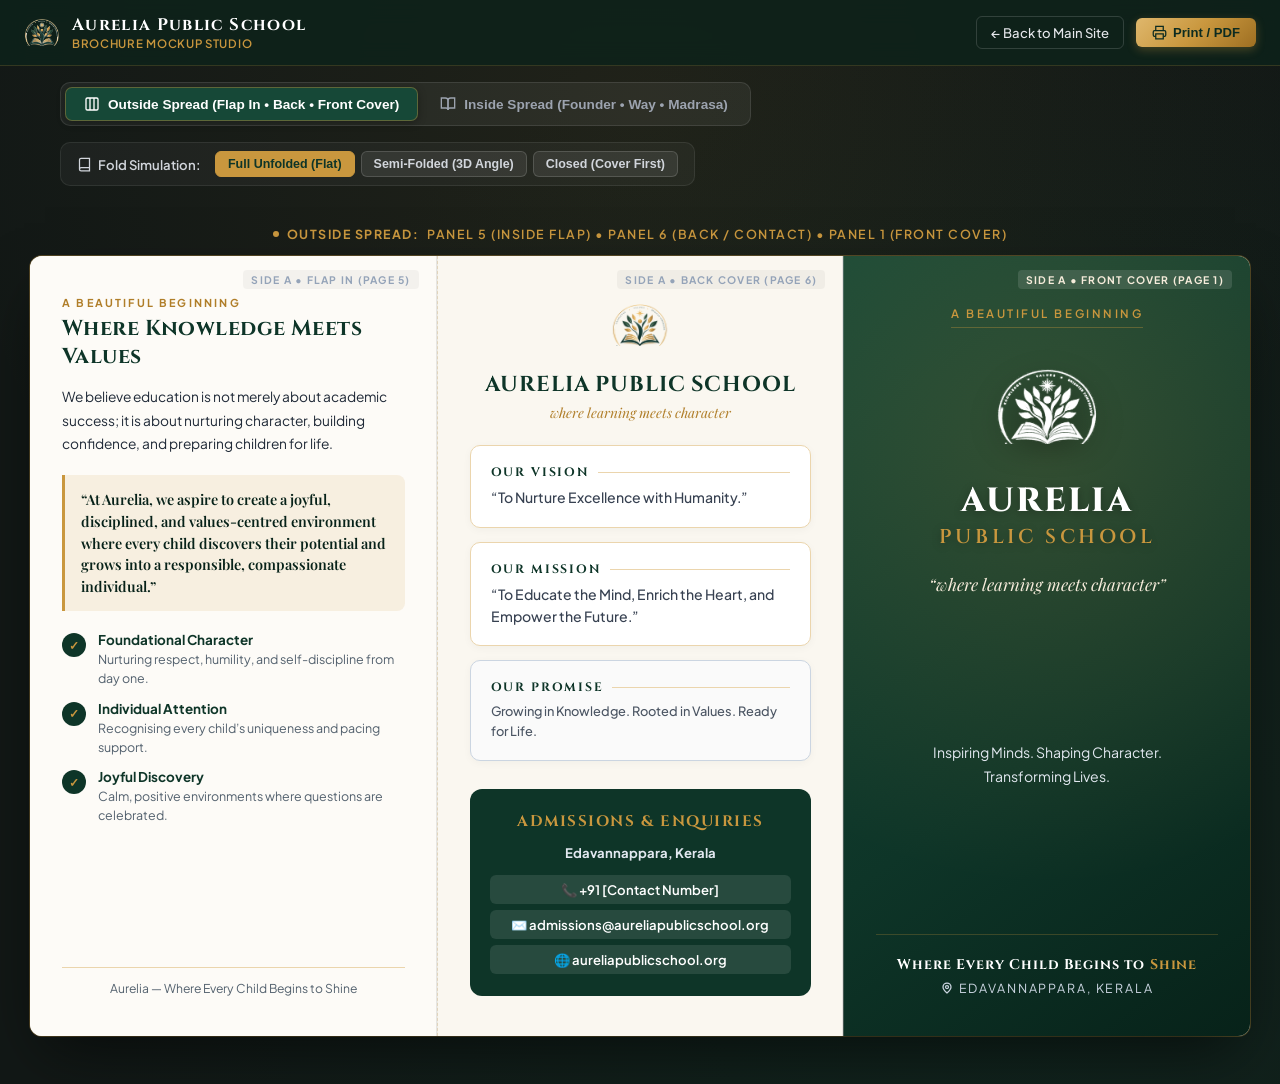
==== brochure/index.html @ 9f1b1720 "Add interactive 6-sided 3-fold brochure mockup tool at /brochure" ====
<!DOCTYPE html>
<html lang="en">
<head>
  <meta charset="UTF-8">
  <meta name="viewport" content="width=device-width, initial-scale=1.0">
  <title>Aurelia Public School | Interactive 3-Fold Brochure</title>
  <meta name="description" content="Interactive 6-sided, 3-fold brochure mockup for Aurelia Public School, Edavannappara, Kerala.">
  <link rel="icon" type="image/png" href="../assets/favicon.png">
  <link rel="preconnect" href="https://fonts.googleapis.com">
  <link rel="preconnect" href="https://fonts.gstatic.com" crossorigin>
  <link href="https://fonts.googleapis.com/css2?family=Cinzel:wght@600;700;800;900&family=Plus+Jakarta+Sans:ital,wght@0,300;0,400;0,500;0,600;0,700;1,400&family=Playfair+Display:ital,wght@0,600;0,700;1,400;1,600&display=swap" rel="stylesheet">
  <style>
    :root {
      --primary: #0e3528;
      --primary-dark: #072219;
      --primary-light: #164837;
      --primary-surface: #0a291f;
      --accent: #c9973e;
      --accent-light: #f6ecdb;
      --accent-subtle: #ebd5ad;
      --accent-hover: #b07e29;
      --gold-gradient: linear-gradient(135deg, #dfb76c 0%, #c9973e 50%, #9e6f22 100%);
      --emerald-gradient: linear-gradient(145deg, #164837 0%, #0e3528 60%, #072219 100%);
      --text-dark: #1f2937;
      --text-muted: #52606d;
      --bg-desk: #121816;
      --bg-paper: #fcfaf6;
      --border-subtle: rgba(201, 151, 62, 0.22);
      --font-heading: 'Cinzel', serif;
      --font-serif: 'Playfair Display', Georgia, serif;
      --font-body: 'Plus Jakarta Sans', -apple-system, sans-serif;
    }

    * {
      box-sizing: border-box;
      margin: 0;
      padding: 0;
    }

    body {
      background-color: var(--bg-desk);
      color: #e5e7eb;
      font-family: var(--font-body);
      min-height: 100vh;
      display: flex;
      flex-direction: column;
      overflow-x: hidden;
      background-image: 
        radial-gradient(circle at 50% 10%, rgba(201, 151, 62, 0.08) 0%, transparent 60%),
        radial-gradient(circle at 80% 90%, rgba(14, 53, 40, 0.4) 0%, transparent 70%);
    }

    /* Top Navigation bar */
    .app-header {
      padding: 14px 24px;
      display: flex;
      justify-content: space-between;
      align-items: center;
      background: rgba(14, 35, 27, 0.85);
      border-bottom: 1px solid rgba(201, 151, 62, 0.2);
      backdrop-filter: blur(12px);
      position: sticky;
      top: 0;
      z-index: 100;
    }

    .brand-link {
      display: flex;
      align-items: center;
      gap: 12px;
      text-decoration: none;
      color: #fff;
    }

    .brand-link img {
      width: 36px;
      height: 36px;
      object-fit: contain;
    }

    .brand-title {
      font-family: var(--font-heading);
      font-size: 1.05rem;
      letter-spacing: 0.08em;
      font-weight: 700;
      color: #fff;
    }

    .brand-sub {
      font-size: 0.72rem;
      color: var(--accent);
      letter-spacing: 0.06em;
      text-transform: uppercase;
      font-weight: 600;
      display: block;
    }

    .nav-actions {
      display: flex;
      align-items: center;
      gap: 12px;
    }

    .btn-site {
      color: #e5e7eb;
      text-decoration: none;
      font-size: 0.82rem;
      font-weight: 500;
      padding: 7px 14px;
      border-radius: 6px;
      border: 1px solid rgba(255, 255, 255, 0.15);
      transition: all 0.2s ease;
    }

    .btn-site:hover {
      background: rgba(255, 255, 255, 0.08);
      border-color: var(--accent);
      color: #fff;
    }

    .btn-print {
      background: var(--gold-gradient);
      color: #0c2b20;
      font-weight: 700;
      font-size: 0.82rem;
      border: none;
      padding: 7px 16px;
      border-radius: 6px;
      cursor: pointer;
      box-shadow: 0 3px 10px rgba(201, 151, 62, 0.3);
      transition: transform 0.15s ease, filter 0.2s;
      display: inline-flex;
      align-items: center;
      gap: 6px;
    }

    .btn-print:hover {
      filter: brightness(1.08);
      transform: translateY(-1px);
    }

    /* Controls bar */
    .controls-banner {
      padding: 16px 20px;
      max-width: 1200px;
      width: 100%;
      margin: 0 auto;
      display: flex;
      flex-wrap: wrap;
      justify-content: space-between;
      align-items: center;
      gap: 16px;
    }

    .tabs {
      display: flex;
      background: rgba(255, 255, 255, 0.06);
      padding: 4px;
      border-radius: 10px;
      border: 1px solid rgba(255, 255, 255, 0.1);
      gap: 4px;
    }

    .tab-btn {
      background: transparent;
      border: none;
      color: #9ca3af;
      padding: 8px 18px;
      font-size: 0.85rem;
      font-weight: 600;
      cursor: pointer;
      border-radius: 7px;
      transition: all 0.2s ease;
      display: flex;
      align-items: center;
      gap: 8px;
    }

    .tab-btn.active {
      background: var(--primary-light);
      color: #fff;
      box-shadow: 0 2px 8px rgba(0, 0, 0, 0.3);
      border: 1px solid rgba(201, 151, 62, 0.4);
    }

    .fold-control-wrap {
      display: flex;
      align-items: center;
      gap: 14px;
      background: rgba(255, 255, 255, 0.04);
      padding: 8px 16px;
      border-radius: 10px;
      border: 1px solid rgba(255, 255, 255, 0.08);
    }

    .fold-label {
      font-size: 0.82rem;
      font-weight: 600;
      color: #d1d5db;
      display: flex;
      align-items: center;
      gap: 6px;
    }

    .fold-steps {
      display: flex;
      gap: 6px;
    }

    .fold-step-btn {
      background: rgba(255, 255, 255, 0.08);
      border: 1px solid rgba(255, 255, 255, 0.15);
      color: #d1d5db;
      padding: 5px 12px;
      font-size: 0.78rem;
      font-weight: 600;
      border-radius: 6px;
      cursor: pointer;
      transition: all 0.2s ease;
    }

    .fold-step-btn.active {
      background: var(--accent);
      color: #0e3528;
      border-color: var(--accent);
      font-weight: 700;
    }

    .fold-step-btn:hover:not(.active) {
      background: rgba(255, 255, 255, 0.16);
      color: #fff;
    }

    /* Main Stage */
    .workspace {
      flex: 1;
      display: flex;
      flex-direction: column;
      align-items: center;
      justify-content: center;
      padding: 24px 16px 48px;
      perspective: 2500px;
    }

    .brochure-viewport {
      width: 100%;
      max-width: 1220px;
      transition: transform 0.6s cubic-bezier(0.2, 0.8, 0.2, 1);
      transform-style: preserve-3d;
    }

    /* Side Switch Indicator */
    .side-indicator {
      margin-bottom: 14px;
      font-size: 0.78rem;
      text-transform: uppercase;
      letter-spacing: 0.12em;
      color: var(--accent);
      font-weight: 600;
      text-align: center;
      display: flex;
      align-items: center;
      justify-content: center;
      gap: 8px;
    }

    .side-indicator span {
      display: inline-block;
      width: 6px;
      height: 6px;
      border-radius: 50%;
      background: var(--accent);
    }

    /* 3-Fold Sheet Container */
    .tri-fold-sheet {
      display: grid;
      grid-template-columns: repeat(3, 1fr);
      gap: 0;
      background: #f7f3ea;
      border-radius: 12px;
      box-shadow: 
        0 25px 60px -15px rgba(0, 0, 0, 0.6),
        0 0 0 1px rgba(201, 151, 62, 0.35);
      position: relative;
      overflow: hidden;
      transform-style: preserve-3d;
      transition: all 0.8s cubic-bezier(0.4, 0, 0.2, 1);
    }

    /* Fold crease shadows */
    .tri-fold-sheet::before {
      content: '';
      position: absolute;
      left: calc(33.333% - 1px);
      top: 0;
      bottom: 0;
      width: 2px;
      background: linear-gradient(to right, rgba(0,0,0,0.18), rgba(255,255,255,0.4), rgba(0,0,0,0.12));
      z-index: 20;
      pointer-events: none;
    }

    .tri-fold-sheet::after {
      content: '';
      position: absolute;
      left: calc(66.666% - 1px);
      top: 0;
      bottom: 0;
      width: 2px;
      background: linear-gradient(to right, rgba(0,0,0,0.18), rgba(255,255,255,0.4), rgba(0,0,0,0.12));
      z-index: 20;
      pointer-events: none;
    }

    /* Folding Simulation States for Outside View */
    .outside-folded-closed .panel-left {
      /* Flap In (Inside Flap) folds inward 175deg */
      transform-origin: right center;
      transform: rotateY(165deg);
      box-shadow: -12px 0 24px rgba(0,0,0,0.4);
      z-index: 10;
    }

    .outside-folded-closed .panel-right {
      /* Front Cover folds over panel center */
      transform-origin: left center;
      transform: rotateY(-172deg);
      box-shadow: 15px 0 30px rgba(0,0,0,0.5);
      z-index: 15;
    }

    .outside-folded-semi .panel-left {
      transform-origin: right center;
      transform: rotateY(55deg);
      box-shadow: -8px 0 20px rgba(0,0,0,0.25);
      z-index: 10;
    }

    .outside-folded-semi .panel-right {
      transform-origin: left center;
      transform: rotateY(-65deg);
      box-shadow: 8px 0 25px rgba(0,0,0,0.3);
      z-index: 15;
    }

    /* Inside folded semi simulation */
    .inside-folded-semi .panel-left {
      transform-origin: right center;
      transform: rotateY(-55deg);
      box-shadow: 8px 0 20px rgba(0,0,0,0.25);
      z-index: 10;
    }

    .inside-folded-semi .panel-right {
      transform-origin: left center;
      transform: rotateY(65deg);
      box-shadow: -8px 0 20px rgba(0,0,0,0.25);
      z-index: 10;
    }

    /* Individual Panels */
    .panel {
      min-height: 700px;
      padding: 40px 32px;
      position: relative;
      display: flex;
      flex-direction: column;
      background-color: var(--bg-paper);
      color: var(--text-dark);
      transition: transform 0.8s cubic-bezier(0.4, 0, 0.2, 1), box-shadow 0.8s;
      backface-visibility: visible;
    }

    .panel-meta-tag {
      position: absolute;
      top: 14px;
      right: 18px;
      font-size: 0.65rem;
      letter-spacing: 0.12em;
      text-transform: uppercase;
      font-weight: 700;
      color: #94a3b8;
      background: rgba(0, 0, 0, 0.04);
      padding: 3px 8px;
      border-radius: 4px;
    }

    /* Cover Panel Theme (Deep Emerald Luxury) */
    .panel-cover {
      background: var(--emerald-gradient);
      color: #fff;
      display: flex;
      flex-direction: column;
      justify-content: space-between;
      align-items: center;
      text-align: center;
      padding: 50px 32px 40px;
      position: relative;
      overflow: hidden;
      border-left: 1px solid rgba(255, 255, 255, 0.08);
    }

    .panel-cover::before {
      content: '';
      position: absolute;
      top: 0; left: 0; right: 0; bottom: 0;
      background: radial-gradient(circle at 50% 25%, rgba(201, 151, 62, 0.18) 0%, transparent 70%);
      pointer-events: none;
    }

    .panel-cover .cover-gold-crest {
      width: 105px;
      height: 105px;
      object-fit: contain;
      filter: drop-shadow(0 6px 14px rgba(0, 0, 0, 0.4));
      margin-bottom: 22px;
    }

    .cover-top {
      display: flex;
      flex-direction: column;
      align-items: center;
      z-index: 2;
      width: 100%;
    }

    .cover-badge {
      display: inline-block;
      font-size: 0.72rem;
      letter-spacing: 0.22em;
      text-transform: uppercase;
      color: var(--accent);
      border-bottom: 1px solid rgba(201, 151, 62, 0.35);
      padding-bottom: 6px;
      margin-bottom: 26px;
      font-weight: 600;
    }

    .cover-title {
      font-family: var(--font-heading);
      font-size: 2.1rem;
      letter-spacing: 0.06em;
      line-height: 1.18;
      font-weight: 800;
      color: #ffffff;
      margin-bottom: 6px;
      text-shadow: 0 2px 10px rgba(0,0,0,0.3);
    }

    .cover-title span {
      display: block;
      color: var(--accent);
      font-size: 1.25rem;
      letter-spacing: 0.18em;
      font-weight: 600;
      margin-top: 4px;
    }

    .cover-tagline {
      font-family: var(--font-serif);
      font-style: italic;
      color: var(--accent-light);
      font-size: 1.05rem;
      margin-top: 18px;
      position: relative;
      padding: 0 16px;
      line-height: 1.45;
    }

    .cover-middle {
      z-index: 2;
      padding: 24px 10px;
    }

    .cover-lead-text {
      font-size: 0.88rem;
      line-height: 1.7;
      color: #e2e8f0;
      font-weight: 400;
      max-width: 290px;
      margin: 0 auto;
    }

    .cover-bottom {
      z-index: 2;
      width: 100%;
      border-top: 1px solid rgba(201, 151, 62, 0.25);
      padding-top: 20px;
    }

    .cover-shine-phrase {
      font-family: var(--font-heading);
      font-size: 0.88rem;
      letter-spacing: 0.06em;
      color: #fff;
      font-weight: 700;
      margin-bottom: 6px;
    }

    .cover-shine-phrase strong {
      color: var(--accent);
    }

    .cover-location {
      font-size: 0.78rem;
      letter-spacing: 0.15em;
      text-transform: uppercase;
      color: #cbd5e1;
      display: flex;
      align-items: center;
      justify-content: center;
      gap: 6px;
    }

    /* Back Panel Theme (Contact & Foundation) */
    .panel-back {
      background: #faf7f0;
      border-left: 1px dashed rgba(201, 151, 62, 0.3);
      display: flex;
      flex-direction: column;
      justify-content: space-between;
    }

    .back-header {
      text-align: center;
      margin-bottom: 24px;
    }

    .back-header img {
      width: 58px;
      height: 58px;
      object-fit: contain;
      margin-bottom: 12px;
    }

    .back-header h3 {
      font-family: var(--font-heading);
      font-size: 1.35rem;
      color: var(--primary);
      letter-spacing: 0.04em;
    }

    .back-header p {
      font-family: var(--font-serif);
      font-style: italic;
      font-size: 0.85rem;
      color: var(--accent-hover);
      margin-top: 4px;
    }

    .foundation-card {
      background: #ffffff;
      border-radius: 10px;
      padding: 18px 20px;
      margin-bottom: 14px;
      border: 1px solid #ebd5ad;
      box-shadow: 0 2px 8px rgba(16, 56, 43, 0.04);
    }

    .foundation-card h4 {
      font-family: var(--font-heading);
      font-size: 0.76rem;
      letter-spacing: 0.15em;
      text-transform: uppercase;
      color: var(--primary);
      margin-bottom: 6px;
      display: flex;
      align-items: center;
      gap: 8px;
    }

    .foundation-card h4::after {
      content: '';
      flex: 1;
      height: 1px;
      background: var(--accent-subtle);
    }

    .foundation-card p {
      font-size: 0.88rem;
      line-height: 1.55;
      color: #374151;
      font-weight: 500;
    }

    .contact-box {
      background: var(--primary);
      color: #fff;
      border-radius: 12px;
      padding: 22px 20px;
      margin-top: 14px;
      text-align: center;
    }

    .contact-box h4 {
      font-family: var(--font-heading);
      color: var(--accent);
      font-size: 0.95rem;
      letter-spacing: 0.1em;
      text-transform: uppercase;
      margin-bottom: 10px;
    }

    .contact-box p {
      font-size: 0.82rem;
      color: #e2e8f0;
      line-height: 1.6;
      margin-bottom: 6px;
    }

    .contact-links {
      margin-top: 12px;
      display: flex;
      flex-direction: column;
      gap: 6px;
    }

    .contact-link {
      color: #fff;
      text-decoration: none;
      font-size: 0.82rem;
      font-weight: 600;
      background: rgba(255, 255, 255, 0.1);
      padding: 6px 12px;
      border-radius: 6px;
      transition: background 0.2s;
    }

    .contact-link:hover {
      background: rgba(201, 151, 62, 0.25);
    }

    /* Flap Inside Panel (Page 1 Continued / Welcome Overview) */
    .panel-flap-in {
      background: #fdfbf7;
      display: flex;
      flex-direction: column;
      justify-content: space-between;
    }

    .section-eyebrow {
      font-size: 0.68rem;
      letter-spacing: 0.2em;
      text-transform: uppercase;
      font-weight: 700;
      color: var(--accent-hover);
      margin-bottom: 6px;
      display: block;
    }

    .section-heading {
      font-family: var(--font-heading);
      color: var(--primary);
      font-size: 1.35rem;
      line-height: 1.3;
      margin-bottom: 14px;
      letter-spacing: 0.02em;
    }

    .intro-paragraph {
      font-size: 0.86rem;
      line-height: 1.7;
      color: var(--text-dark);
      margin-bottom: 20px;
    }

    .highlight-banner {
      background: rgba(201, 151, 62, 0.12);
      border-left: 3px solid var(--accent);
      padding: 14px 16px;
      border-radius: 0 8px 8px 0;
      margin-bottom: 20px;
    }

    .highlight-banner p {
      font-family: var(--font-serif);
      font-size: 0.9rem;
      line-height: 1.5;
      color: var(--primary-dark);
      font-weight: 600;
    }

    .pillar-list {
      list-style: none;
      display: flex;
      flex-direction: column;
      gap: 12px;
      margin-top: 10px;
    }

    .pillar-item {
      display: flex;
      gap: 12px;
      align-items: flex-start;
    }

    .pillar-icon {
      width: 24px;
      height: 24px;
      border-radius: 50%;
      background: var(--primary);
      color: var(--accent);
      display: flex;
      align-items: center;
      justify-content: center;
      font-size: 0.72rem;
      font-weight: 800;
      flex-shrink: 0;
      margin-top: 2px;
    }

    .pillar-text h5 {
      font-size: 0.84rem;
      color: var(--primary);
      font-weight: 700;
      margin-bottom: 2px;
    }

    .pillar-text p {
      font-size: 0.78rem;
      line-height: 1.5;
      color: var(--text-muted);
    }

    /* Inside Spread Panels */
    .panel-founder {
      background: #fdfaf4;
      display: flex;
      flex-direction: column;
      justify-content: space-between;
    }

    .founder-badge-row {
      display: flex;
      gap: 8px;
      flex-wrap: wrap;
      margin: 14px 0 18px;
    }

    .founder-stat-chip {
      background: #ffffff;
      border: 1px solid #e5dec9;
      padding: 6px 10px;
      border-radius: 6px;
      font-size: 0.75rem;
      font-weight: 600;
      color: var(--primary);
      display: flex;
      align-items: center;
      gap: 5px;
    }

    .founder-stat-chip strong {
      color: var(--accent-hover);
      font-weight: 800;
    }

    .quote-box {
      position: relative;
      background: #ffffff;
      border-radius: 12px;
      padding: 22px 20px;
      border: 1px solid #ebd5ad;
      box-shadow: 0 4px 16px rgba(16, 56, 43, 0.04);
      margin: 16px 0;
    }

    .quote-box::before {
      content: '“';
      position: absolute;
      top: -10px;
      left: 14px;
      font-family: var(--font-serif);
      font-size: 3.5rem;
      line-height: 1;
      color: var(--accent-subtle);
      pointer-events: none;
    }

    .quote-body {
      font-family: var(--font-serif);
      font-size: 0.88rem;
      line-height: 1.68;
      color: #2e384d;
      font-style: italic;
      position: relative;
      z-index: 2;
    }

    .quote-signature {
      margin-top: 14px;
      text-align: right;
      font-family: var(--font-heading);
      font-size: 0.8rem;
      letter-spacing: 0.06em;
      color: var(--primary);
      font-weight: 700;
    }

    .quote-signature span {
      display: block;
      font-family: var(--font-body);
      font-size: 0.7rem;
      color: var(--text-muted);
      font-weight: 500;
      font-style: normal;
    }

    .japan-inspiration {
      background: rgba(16, 56, 43, 0.05);
      border-radius: 8px;
      padding: 12px 14px;
      margin-top: 10px;
      display: flex;
      gap: 10px;
      align-items: center;
    }

    .japan-icon {
      font-size: 1.3rem;
      line-height: 1;
    }

    .japan-text {
      font-size: 0.77rem;
      line-height: 1.5;
      color: #334155;
    }

    /* Inside Center Panel - The Aurelia Way */
    .panel-way {
      background: #ffffff;
      display: flex;
      flex-direction: column;
      border-left: 1px solid #ede8df;
      border-right: 1px solid #ede8df;
    }

    .values-grid {
      display: grid;
      grid-template-columns: 1fr;
      gap: 12px;
      margin: 16px 0;
    }

    .value-card {
      padding: 12px 14px;
      border-radius: 8px;
      background: #fbf9f4;
      border: 1px solid #eee8db;
      transition: transform 0.15s ease;
    }

    .value-card:hover {
      transform: translateX(4px);
      border-color: var(--accent);
    }

    .value-card h5 {
      font-family: var(--font-heading);
      font-size: 0.82rem;
      letter-spacing: 0.05em;
      color: var(--primary);
      margin-bottom: 3px;
      display: flex;
      align-items: center;
      gap: 6px;
    }

    .value-card p {
      font-size: 0.76rem;
      line-height: 1.5;
      color: var(--text-muted);
    }

    /* Inside Right Panel - Integrated Madrasa & Promise */
    .panel-madrasa {
      background: #fdfbf7;
      display: flex;
      flex-direction: column;
      justify-content: space-between;
    }

    .madrasa-card {
      background: linear-gradient(145deg, #0e3528 0%, #154535 100%);
      color: #fff;
      border-radius: 12px;
      padding: 22px 20px;
      box-shadow: 0 8px 20px rgba(14, 53, 40, 0.15);
      position: relative;
      overflow: hidden;
    }

    .madrasa-card::after {
      content: '';
      position: absolute;
      top: -30px;
      right: -30px;
      width: 100px;
      height: 100px;
      border-radius: 50%;
      background: rgba(201, 151, 62, 0.15);
      pointer-events: none;
    }

    .madrasa-tag {
      font-size: 0.68rem;
      letter-spacing: 0.18em;
      text-transform: uppercase;
      color: var(--accent);
      font-weight: 700;
      margin-bottom: 6px;
      display: block;
    }

    .madrasa-card h4 {
      font-family: var(--font-heading);
      font-size: 1.05rem;
      letter-spacing: 0.04em;
      margin-bottom: 12px;
      line-height: 1.35;
      color: #ffffff;
    }

    .madrasa-card p {
      font-size: 0.8rem;
      line-height: 1.6;
      color: #d1fae5;
      margin-bottom: 12px;
    }

    .madrasa-highlights {
      display: flex;
      flex-direction: column;
      gap: 6px;
      border-top: 1px solid rgba(255, 255, 255, 0.12);
      padding-top: 10px;
    }

    .madrasa-hl-item {
      font-size: 0.74rem;
      color: #fef3c7;
      display: flex;
      align-items: center;
      gap: 6px;
    }

    .child-promise-box {
      margin-top: 18px;
      background: #ffffff;
      border: 1px solid #e7ded0;
      border-radius: 10px;
      padding: 16px 18px;
    }

    .child-promise-box h5 {
      font-family: var(--font-heading);
      font-size: 0.78rem;
      letter-spacing: 0.12em;
      text-transform: uppercase;
      color: var(--primary);
      margin-bottom: 8px;
    }

    .promise-traits {
      display: flex;
      flex-wrap: wrap;
      gap: 6px;
    }

    .trait-badge {
      font-size: 0.72rem;
      font-weight: 600;
      color: #1e3a2f;
      background: #f4eee1;
      padding: 4px 8px;
      border-radius: 4px;
    }

    /* Print Preview Mode / Media query */
    @media print {
      body {
        background: #fff;
        color: #000;
      }
      .app-header, .controls-banner, .side-indicator {
        display: none !important;
      }
      .workspace {
        padding: 0;
      }
      .tri-fold-sheet {
        box-shadow: none !important;
        border: none !important;
        page-break-after: always;
        transform: none !important;
      }
      .panel {
        min-height: auto;
        border: 1px solid #ddd !important;
      }
    }

    /* Responsive adjustments */
    @media (max-width: 900px) {
      .tri-fold-sheet {
        grid-template-columns: 1fr;
        max-width: 440px;
        margin: 0 auto;
      }
      .tri-fold-sheet::before, .tri-fold-sheet::after {
        display: none;
      }
      .panel {
        min-height: auto;
        border-bottom: 2px dashed #d1c7b7;
      }
      .outside-folded-closed .panel-left,
      .outside-folded-closed .panel-right,
      .outside-folded-semi .panel-left,
      .outside-folded-semi .panel-right,
      .inside-folded-semi .panel-left,
      .inside-folded-semi .panel-right {
        transform: none !important;
      }
      .fold-control-wrap {
        display: none;
      }
    }
  </style>
</head>
<body>

  <!-- Top App Navigation -->
  <header class="app-header">
    <a href="../" class="brand-link">
      <img src="../assets/logo-crest.png" alt="Aurelia Logo">
      <div>
        <div class="brand-title">Aurelia Public School</div>
        <span class="brand-sub">Brochure Mockup Studio</span>
      </div>
    </a>

    <div class="nav-actions">
      <a href="../" class="btn-site">← Back to Main Site</a>
      <button class="btn-print" onclick="window.print()">
        <svg width="15" height="15" viewBox="0 0 24 24" fill="none" stroke="currentColor" stroke-width="2"><path d="M6 9V2h12v7M6 18H4a2 2 0 01-2-2v-5a2 2 0 012-2h16a2 2 0 012 2v5a2 2 0 01-2 2h-2"/><path d="M6 14h12v8H6z"/></svg>
        Print / PDF
      </button>
    </div>
  </header>

  <!-- Interactive Controls Bar -->
  <div class="controls-banner">
    <!-- View Switcher: Outside vs Inside -->
    <div class="tabs">
      <button class="tab-btn active" id="btnSideOutside" onclick="setSide('outside')">
        <svg width="16" height="16" viewBox="0 0 24 24" fill="none" stroke="currentColor" stroke-width="2"><rect x="3" y="3" width="18" height="18" rx="2"/><path d="M9 3v18M15 3v18"/></svg>
        Outside Spread (Flap In • Back • Front Cover)
      </button>
      <button class="tab-btn" id="btnSideInside" onclick="setSide('inside')">
        <svg width="16" height="16" viewBox="0 0 24 24" fill="none" stroke="currentColor" stroke-width="2"><path d="M2 3h6a4 4 0 0 1 4 4v14a3 3 0 0 0-3-3H2z"/><path d="M22 3h-6a4 4 0 0 0-4 4v14a3 3 0 0 1 3-3h7z"/></svg>
        Inside Spread (Founder • Way • Madrasa)
      </button>
    </div>

    <!-- Fold Simulation Slider / Step Buttons -->
    <div class="fold-control-wrap">
      <span class="fold-label">
        <svg width="15" height="15" viewBox="0 0 24 24" fill="none" stroke="currentColor" stroke-width="2"><path d="M4 19.5A2.5 2.5 0 0 1 6.5 17H20"/><path d="M6.5 2H20v20H6.5A2.5 2.5 0 0 1 4 19.5v-15A2.5 2.5 0 0 1 6.5 2z"/></svg>
        Fold Simulation:
      </span>
      <div class="fold-steps">
        <button class="fold-step-btn active" id="btnFoldOpen" onclick="setFold('open')">Full Unfolded (Flat)</button>
        <button class="fold-step-btn" id="btnFoldSemi" onclick="setFold('semi')">Semi-Folded (3D Angle)</button>
        <button class="fold-step-btn" id="btnFoldClosed" onclick="setFold('closed')">Closed (Cover First)</button>
      </div>
    </div>
  </div>

  <!-- Main Display Workspace -->
  <main class="workspace">
    <div class="side-indicator" id="sideLabel">
      <span></span> Showing Outside Spread: Panel 5 (Inside Flap) • Panel 6 (Back / Contact) • Panel 1 (Front Cover)
    </div>

    <div class="brochure-viewport">
      <!-- 3-Fold Sheet Container -->
      <div class="tri-fold-sheet" id="brochureSheet">
        <!-- Panels injected dynamically by JavaScript -->
      </div>
    </div>
  </main>

  <script>
    // State
    let currentSide = 'outside'; // 'outside' | 'inside'
    let currentFold = 'open';    // 'open' | 'semi' | 'closed'

    const outsideHtml = `
      <!-- PANEL 5: INSIDE FLAP (Fold-In) -->
      <section class="panel panel-left panel-flap-in">
        <span class="panel-meta-tag">Side A • Flap In (Page 5)</span>
        <div>
          <span class="section-eyebrow">A Beautiful Beginning</span>
          <h2 class="section-heading">Where Knowledge Meets Values</h2>
          <p class="intro-paragraph">
            We believe education is not merely about academic success; it is about nurturing character, building confidence, and preparing children for life.
          </p>
          <div class="highlight-banner">
            <p>“At Aurelia, we aspire to create a joyful, disciplined, and values-centred environment where every child discovers their potential and grows into a responsible, compassionate individual.”</p>
          </div>
          <ul class="pillar-list">
            <li class="pillar-item">
              <div class="pillar-icon">✓</div>
              <div class="pillar-text">
                <h5>Foundational Character</h5>
                <p>Nurturing respect, humility, and self-discipline from day one.</p>
              </div>
            </li>
            <li class="pillar-item">
              <div class="pillar-icon">✓</div>
              <div class="pillar-text">
                <h5>Individual Attention</h5>
                <p>Recognising every child’s uniqueness and pacing support.</p>
              </div>
            </li>
            <li class="pillar-item">
              <div class="pillar-icon">✓</div>
              <div class="pillar-text">
                <h5>Joyful Discovery</h5>
                <p>Calm, positive environments where questions are celebrated.</p>
              </div>
            </li>
          </ul>
        </div>
        <div style="margin-top: 24px; font-size: 0.76rem; color: var(--text-muted); border-top: 1px solid #ebd5ad; padding-top: 12px; text-align: center;">
          Aurelia — Where Every Child Begins to Shine
        </div>
      </section>

      <!-- PANEL 6: BACK PANEL (Foundation, Vision, Mission & Contact) -->
      <section class="panel panel-center panel-back">
        <span class="panel-meta-tag">Side A • Back Cover (Page 6)</span>
        <div>
          <div class="back-header">
            <img src="../assets/logo-crest.png" alt="Aurelia Crest">
            <h3>AURELIA PUBLIC SCHOOL</h3>
            <p>where learning meets character</p>
          </div>

          <div class="foundation-card">
            <h4>Our Vision</h4>
            <p>“To Nurture Excellence with Humanity.”</p>
          </div>

          <div class="foundation-card">
            <h4>Our Mission</h4>
            <p>“To Educate the Mind, Enrich the Heart, and Empower the Future.”</p>
          </div>

          <div class="foundation-card" style="border-color: #cbd5e1; background: #fafafa;">
            <h4>Our Promise</h4>
            <p style="font-size: 0.8rem; color: #4b5563;">
              Growing in Knowledge. Rooted in Values. Ready for Life.
            </p>
          </div>
        </div>

        <div class="contact-box">
          <h4>Admissions & Enquiries</h4>
          <p><strong>Edavannappara, Kerala</strong></p>
          <div class="contact-links">
            <a href="tel:+919876543210" class="contact-link">📞 +91 [Contact Number]</a>
            <a href="mailto:info@aureliapublicschool.org" class="contact-link">✉️ admissions@aureliapublicschool.org</a>
            <a href="https://aureliapublicschool.org" class="contact-link">🌐 aureliapublicschool.org</a>
          </div>
        </div>
      </section>

      <!-- PANEL 1: FRONT COVER -->
      <section class="panel panel-right panel-cover">
        <span class="panel-meta-tag" style="background: rgba(255,255,255,0.12); color: #f6ecdb;">Side A • Front Cover (Page 1)</span>
        
        <div class="cover-top">
          <span class="cover-badge">A Beautiful Beginning</span>
          <img src="../assets/logo-crest-white.png" alt="Aurelia Gold Crest" class="cover-gold-crest" onerror="this.src='../assets/logo-crest.png'">
          <h1 class="cover-title">
            AURELIA
            <span>PUBLIC SCHOOL</span>
          </h1>
          <div class="cover-tagline">“where learning meets character”</div>
        </div>

        <div class="cover-middle">
          <p class="cover-lead-text">
            Inspiring Minds. Shaping Character. Transforming Lives.
          </p>
        </div>

        <div class="cover-bottom">
          <div class="cover-shine-phrase">Where Every Child Begins to <strong>Shine</strong></div>
          <div class="cover-location">
            <svg width="12" height="12" viewBox="0 0 24 24" fill="none" stroke="currentColor" stroke-width="2.5"><path d="M12 2a8 8 0 0 0-8 8c0 5.25 8 12 8 12s8-6.75 8-12a8 8 0 0 0-8-8z"/><circle cx="12" cy="10" r="3"/></svg>
            Edavannappara, Kerala
          </div>
        </div>
      </section>
    `;

    const insideHtml = `
      <!-- PANEL 2: FOUNDER'S VISION -->
      <section class="panel panel-left panel-founder">
        <span class="panel-meta-tag">Side B • Inside Left (Page 2)</span>
        <div>
          <span class="section-eyebrow">A Dream Shaped by Experience</span>
          <h2 class="section-heading">Inspired by the World</h2>

          <div class="founder-badge-row">
            <div class="founder-stat-chip"><strong>24</strong> Years Total Exp.</div>
            <div class="founder-stat-chip"><strong>17</strong> Yrs CBSE Principal</div>
            <div class="founder-stat-chip"><strong>5</strong> Yrs Gulf CBSE</div>
            <div class="founder-stat-chip"><strong>2</strong> Yrs British Curric.</div>
          </div>

          <div class="quote-box">
            <div class="quote-body">
              “With 24 years of educational leadership, I have developed a deep conviction that education must shape both the mind and the character. My visits to Japanese schools left a lasting impression—their calm classrooms, cleanliness, discipline, and warm hospitality inspired me to build a school where good habits become a way of life.”
            </div>
            <div class="quote-signature">
              — Founder
              <span>Aurelia Public School</span>
            </div>
          </div>

          <div class="japan-inspiration">
            <div class="japan-icon">🌸</div>
            <div class="japan-text">
              <strong>The Japanese Discipline Blend:</strong> Fostering respect, mindful hygiene, calm learning spaces, and moral responsibility integrated into daily routines.
            </div>
          </div>
        </div>

        <div style="font-size: 0.78rem; font-style: italic; color: var(--primary); text-align: center; border-top: 1px solid #ebd5ad; padding-top: 12px; margin-top: 16px;">
          “Aurelia is not just a school I dream of building; it is a culture I dream of nurturing.”
        </div>
      </section>

      <!-- PANEL 3: THE AURELIA WAY -->
      <section class="panel panel-center panel-way">
        <span class="panel-meta-tag">Side B • Inside Center (Page 3)</span>
        <div>
          <span class="section-eyebrow">Core Pillars</span>
          <h2 class="section-heading">The Aurelia Way</h2>
          <p style="font-size: 0.84rem; color: var(--text-muted); margin-bottom: 12px;">
            <em>Discipline with Dignity. Learning with Joy.</em> We believe that strong foundations create lifelong learners.
          </p>

          <div class="values-grid">
            <div class="value-card">
              <h5>🛡️ Character & Discipline</h5>
              <p>Nurturing respect, responsibility, kindness, self-discipline and habitual courtesies.</p>
            </div>

            <div class="value-card">
              <h5>💡 Joyful Learning</h5>
              <p>Encouraging active curiosity, exploration, creative inquiry, and independent thinking.</p>
            </div>

            <div class="value-card">
              <h5>🌱 Individual Attention</h5>
              <p>Recognising every child’s uniqueness and supporting their individual pace and potential.</p>
            </div>

            <div class="value-card">
              <h5>🤝 Teachers as Role Models</h5>
              <p>Building a culture of genuine care, pedagogical consistency, and professional dedication.</p>
            </div>

            <div class="value-card">
              <h5>🏡 Partnership with Parents</h5>
              <p>Working hand-in-hand to raise confident, capable, and emotionally balanced young minds.</p>
            </div>
          </div>
        </div>

        <div style="background: #f4eee1; border-radius: 8px; padding: 10px 14px; text-align: center; font-size: 0.76rem; color: var(--primary); font-weight: 600;">
          Strong Foundations • Lifelong Learners • Empathetic Citizens
        </div>
      </section>

      <!-- PANEL 4: MADRASA & PROMISE -->
      <section class="panel panel-right panel-madrasa">
        <span class="panel-meta-tag">Side B • Inside Right (Page 4)</span>
        <div>
          <div class="madrasa-card">
            <span class="madrasa-tag">Integrated Convenience</span>
            <h4>Academic Education & Madrasa — Together</h4>
            <p>
              We understand the daily exhaustion parents and children face when juggling separate travel schedules for school and Madrasa education.
            </p>
            <p style="font-size: 0.76rem; color: #ecfdf5;">
              Aurelia provides a Madrasa facility right within the school setting—coordinating schedules and syncing holidays wherever feasible.
            </p>
            <div class="madrasa-highlights">
              <div class="madrasa-hl-item">✨ Two educational pathways in one peaceful setting</div>
              <div class="madrasa-hl-item">✨ Synchronized vacation and holiday planning</div>
              <div class="madrasa-hl-item">✨ Zero double-commute stress for young children</div>
            </div>
          </div>

          <div class="child-promise-box">
            <h5>Our Promise for Tomorrow</h5>
            <p style="font-size: 0.78rem; color: var(--text-muted); margin-bottom: 8px;">
              We aspire to nurture children who are:
            </p>
            <div class="promise-traits">
              <span class="trait-badge">Confident in abilities</span>
              <span class="trait-badge">Disciplined in habits</span>
              <span class="trait-badge">Kind in relationships</span>
              <span class="trait-badge">Curious in learning</span>
              <span class="trait-badge">Responsible in action</span>
              <span class="trait-badge">Rooted in values</span>
            </div>
          </div>
        </div>

        <div style="font-size: 0.76rem; color: var(--accent-hover); font-weight: 600; text-align: center; border-top: 1px solid #ebd5ad; padding-top: 12px; margin-top: 14px;">
          Ready for the Future • Grounded in Values
        </div>
      </section>
    `;

    function renderSheet() {
      const sheet = document.getElementById('brochureSheet');
      const sideLabel = document.getElementById('sideLabel');

      if (currentSide === 'outside') {
        sheet.innerHTML = outsideHtml;
        sideLabel.innerHTML = `<span></span> <strong>Outside Spread:</strong> Panel 5 (Inside Flap) • Panel 6 (Back / Contact) • Panel 1 (Front Cover)`;
      } else {
        sheet.innerHTML = insideHtml;
        sideLabel.innerHTML = `<span></span> <strong>Inside Spread:</strong> Panel 2 (Founder's Vision) • Panel 3 (The Aurelia Way) • Panel 4 (Integrated Madrasa)`;
      }
      applyFoldClass();
    }

    function setSide(side) {
      currentSide = side;
      document.getElementById('btnSideOutside').classList.toggle('active', side === 'outside');
      document.getElementById('btnSideInside').classList.toggle('active', side === 'inside');
      
      // Auto reset fold to open on switch for clear reading, unless user is in semi
      renderSheet();
    }

    function setFold(fold) {
      currentFold = fold;
      document.getElementById('btnFoldOpen').classList.toggle('active', fold === 'open');
      document.getElementById('btnFoldSemi').classList.toggle('active', fold === 'semi');
      document.getElementById('btnFoldClosed').classList.toggle('active', fold === 'closed');
      applyFoldClass();
    }

    function applyFoldClass() {
      const sheet = document.getElementById('brochureSheet');
      sheet.className = 'tri-fold-sheet';

      if (currentFold === 'closed') {
        if (currentSide === 'outside') {
          sheet.classList.add('outside-folded-closed');
        } else {
          // If inside is closed, show semi for perspective
          sheet.classList.add('inside-folded-semi');
        }
      } else if (currentFold === 'semi') {
        if (currentSide === 'outside') {
          sheet.classList.add('outside-folded-semi');
        } else {
          sheet.classList.add('inside-folded-semi');
        }
      }
    }

    // Keyboard navigation helper
    document.addEventListener('keydown', (e) => {
      if (e.key === 'ArrowRight' || e.key === 'ArrowLeft') {
        setSide(currentSide === 'outside' ? 'inside' : 'outside');
      } else if (e.key === '1') {
        setFold('open');
      } else if (e.key === '2') {
        setFold('semi');
      } else if (e.key === '3') {
        setFold('closed');
      }
    });

    // Initial Render
    renderSheet();
  </script>
</body>
</html>
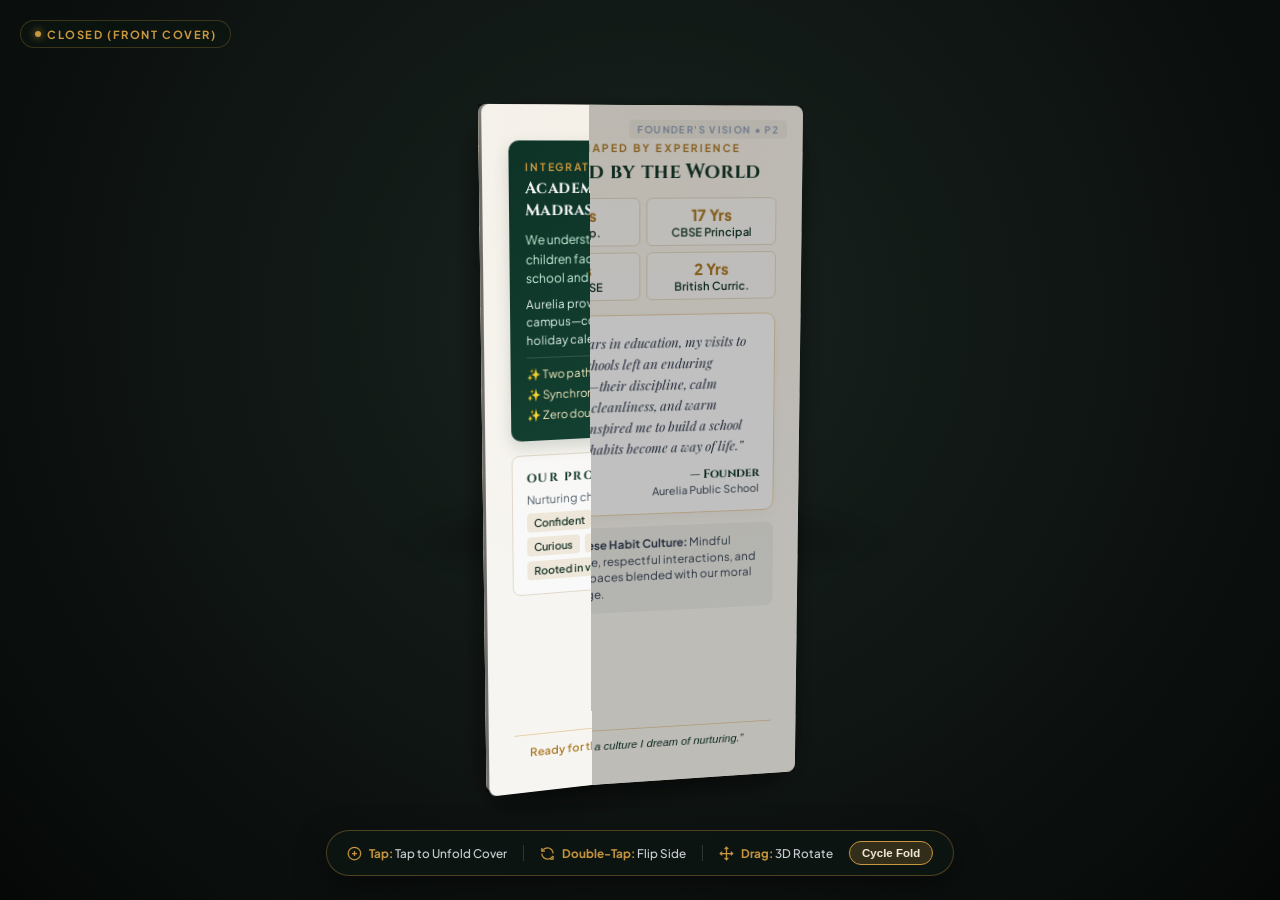
==== commit b5a5ec09: "Transform brochure to full 3D interactive tactile experience with wobble and gestures" ====
--- a/brochure/index.html
+++ b/brochure/index.html
@@ -2,382 +2,247 @@
 <html lang="en">
 <head>
   <meta charset="UTF-8">
-  <meta name="viewport" content="width=device-width, initial-scale=1.0">
-  <title>Aurelia Public School | Interactive 3-Fold Brochure</title>
-  <meta name="description" content="Interactive 6-sided, 3-fold brochure mockup for Aurelia Public School, Edavannappara, Kerala.">
+  <meta name="viewport" content="width=device-width, initial-scale=1.0, maximum-scale=1.0, user-scalable=no">
+  <title>Aurelia Public School | Interactive Tri-Fold Experience</title>
+  <meta name="description" content="3D Interactive Tri-Fold Brochure for Aurelia Public School, Edavannappara. Touch to unfold, double tap to flip, drag to inspect in 3D.">
   <link rel="icon" type="image/png" href="../assets/favicon.png">
   <link rel="preconnect" href="https://fonts.googleapis.com">
   <link rel="preconnect" href="https://fonts.gstatic.com" crossorigin>
   <link href="https://fonts.googleapis.com/css2?family=Cinzel:wght@600;700;800;900&family=Plus+Jakarta+Sans:ital,wght@0,300;0,400;0,500;0,600;0,700;1,400&family=Playfair+Display:ital,wght@0,600;0,700;1,400;1,600&display=swap" rel="stylesheet">
+  
   <style>
     :root {
-      --primary: #0e3528;
-      --primary-dark: #072219;
-      --primary-light: #164837;
-      --primary-surface: #0a291f;
+      --primary: #0d3427;
+      --primary-dark: #072018;
+      --primary-light: #154636;
       --accent: #c9973e;
       --accent-light: #f6ecdb;
       --accent-subtle: #ebd5ad;
       --accent-hover: #b07e29;
       --gold-gradient: linear-gradient(135deg, #dfb76c 0%, #c9973e 50%, #9e6f22 100%);
-      --emerald-gradient: linear-gradient(145deg, #164837 0%, #0e3528 60%, #072219 100%);
+      --emerald-gradient: linear-gradient(145deg, #154636 0%, #0d3427 60%, #072018 100%);
       --text-dark: #1f2937;
       --text-muted: #52606d;
-      --bg-desk: #121816;
-      --bg-paper: #fcfaf6;
-      --border-subtle: rgba(201, 151, 62, 0.22);
+      --bg-canvas: #0e1210;
+      --paper-base: #fcfaf6;
       --font-heading: 'Cinzel', serif;
       --font-serif: 'Playfair Display', Georgia, serif;
       --font-body: 'Plus Jakarta Sans', -apple-system, sans-serif;
+      
+      /* Panel Dimensions for 3D Math */
+      --panel-width: 320px;
+      --panel-height: 680px;
+    }
+
+    @media (max-width: 768px) {
+      :root {
+        --panel-width: 280px;
+        --panel-height: 600px;
+      }
+    }
+
+    @media (max-width: 480px) {
+      :root {
+        --panel-width: 250px;
+        --panel-height: 540px;
+      }
     }
 
     * {
       box-sizing: border-box;
       margin: 0;
       padding: 0;
-    }
-
-    body {
-      background-color: var(--bg-desk);
+      user-select: none;
+      -webkit-user-select: none;
+      -webkit-touch-callout: none;
+    }
+
+    html, body {
+      width: 100%;
+      height: 100%;
+      overflow: hidden;
+      background: radial-gradient(circle at 50% 35%, #18231e 0%, #0d1210 65%, #050807 100%);
+      font-family: var(--font-body);
       color: #e5e7eb;
-      font-family: var(--font-body);
-      min-height: 100vh;
-      display: flex;
-      flex-direction: column;
-      overflow-x: hidden;
-      background-image: 
-        radial-gradient(circle at 50% 10%, rgba(201, 151, 62, 0.08) 0%, transparent 60%),
-        radial-gradient(circle at 80% 90%, rgba(14, 53, 40, 0.4) 0%, transparent 70%);
-    }
-
-    /* Top Navigation bar */
-    .app-header {
-      padding: 14px 24px;
-      display: flex;
-      justify-content: space-between;
-      align-items: center;
-      background: rgba(14, 35, 27, 0.85);
-      border-bottom: 1px solid rgba(201, 151, 62, 0.2);
-      backdrop-filter: blur(12px);
-      position: sticky;
-      top: 0;
-      z-index: 100;
-    }
-
-    .brand-link {
-      display: flex;
-      align-items: center;
-      gap: 12px;
-      text-decoration: none;
-      color: #fff;
-    }
-
-    .brand-link img {
-      width: 36px;
-      height: 36px;
-      object-fit: contain;
-    }
-
-    .brand-title {
-      font-family: var(--font-heading);
-      font-size: 1.05rem;
-      letter-spacing: 0.08em;
-      font-weight: 700;
-      color: #fff;
-    }
-
-    .brand-sub {
-      font-size: 0.72rem;
-      color: var(--accent);
-      letter-spacing: 0.06em;
-      text-transform: uppercase;
-      font-weight: 600;
-      display: block;
-    }
-
-    .nav-actions {
-      display: flex;
-      align-items: center;
-      gap: 12px;
-    }
-
-    .btn-site {
-      color: #e5e7eb;
-      text-decoration: none;
-      font-size: 0.82rem;
-      font-weight: 500;
-      padding: 7px 14px;
-      border-radius: 6px;
-      border: 1px solid rgba(255, 255, 255, 0.15);
-      transition: all 0.2s ease;
-    }
-
-    .btn-site:hover {
-      background: rgba(255, 255, 255, 0.08);
-      border-color: var(--accent);
-      color: #fff;
-    }
-
-    .btn-print {
-      background: var(--gold-gradient);
-      color: #0c2b20;
-      font-weight: 700;
-      font-size: 0.82rem;
-      border: none;
-      padding: 7px 16px;
-      border-radius: 6px;
-      cursor: pointer;
-      box-shadow: 0 3px 10px rgba(201, 151, 62, 0.3);
-      transition: transform 0.15s ease, filter 0.2s;
-      display: inline-flex;
-      align-items: center;
-      gap: 6px;
-    }
-
-    .btn-print:hover {
-      filter: brightness(1.08);
-      transform: translateY(-1px);
-    }
-
-    /* Controls bar */
-    .controls-banner {
-      padding: 16px 20px;
-      max-width: 1200px;
-      width: 100%;
-      margin: 0 auto;
-      display: flex;
-      flex-wrap: wrap;
-      justify-content: space-between;
-      align-items: center;
-      gap: 16px;
-    }
-
-    .tabs {
-      display: flex;
-      background: rgba(255, 255, 255, 0.06);
-      padding: 4px;
-      border-radius: 10px;
-      border: 1px solid rgba(255, 255, 255, 0.1);
-      gap: 4px;
-    }
-
-    .tab-btn {
-      background: transparent;
-      border: none;
-      color: #9ca3af;
-      padding: 8px 18px;
-      font-size: 0.85rem;
-      font-weight: 600;
-      cursor: pointer;
-      border-radius: 7px;
-      transition: all 0.2s ease;
-      display: flex;
-      align-items: center;
-      gap: 8px;
-    }
-
-    .tab-btn.active {
-      background: var(--primary-light);
-      color: #fff;
-      box-shadow: 0 2px 8px rgba(0, 0, 0, 0.3);
-      border: 1px solid rgba(201, 151, 62, 0.4);
-    }
-
-    .fold-control-wrap {
-      display: flex;
-      align-items: center;
-      gap: 14px;
-      background: rgba(255, 255, 255, 0.04);
-      padding: 8px 16px;
-      border-radius: 10px;
-      border: 1px solid rgba(255, 255, 255, 0.08);
-    }
-
-    .fold-label {
-      font-size: 0.82rem;
-      font-weight: 600;
-      color: #d1d5db;
-      display: flex;
-      align-items: center;
-      gap: 6px;
-    }
-
-    .fold-steps {
-      display: flex;
-      gap: 6px;
-    }
-
-    .fold-step-btn {
-      background: rgba(255, 255, 255, 0.08);
-      border: 1px solid rgba(255, 255, 255, 0.15);
-      color: #d1d5db;
-      padding: 5px 12px;
-      font-size: 0.78rem;
-      font-weight: 600;
-      border-radius: 6px;
-      cursor: pointer;
-      transition: all 0.2s ease;
-    }
-
-    .fold-step-btn.active {
-      background: var(--accent);
-      color: #0e3528;
-      border-color: var(--accent);
-      font-weight: 700;
-    }
-
-    .fold-step-btn:hover:not(.active) {
-      background: rgba(255, 255, 255, 0.16);
-      color: #fff;
-    }
-
-    /* Main Stage */
-    .workspace {
-      flex: 1;
-      display: flex;
-      flex-direction: column;
+      position: fixed;
+      touch-action: none;
+    }
+
+    /* Ambient Floor Drop Shadow */
+    .floor-ambient-shadow {
+      position: absolute;
+      top: 60%;
+      left: 50%;
+      transform: translate(-50%, -50%) rotateX(80deg);
+      width: 700px;
+      height: 480px;
+      background: radial-gradient(ellipse at center, rgba(0, 0, 0, 0.75) 0%, rgba(0, 0, 0, 0.4) 40%, transparent 75%);
+      filter: blur(28px);
+      pointer-events: none;
+      transition: all 0.9s cubic-bezier(0.2, 0.8, 0.2, 1);
+      z-index: 1;
+    }
+
+    /* 3D Scene World */
+    .scene-viewport {
+      width: 100vw;
+      height: 100vh;
+      display: flex;
       align-items: center;
       justify-content: center;
-      padding: 24px 16px 48px;
-      perspective: 2500px;
-    }
-
-    .brochure-viewport {
+      perspective: 1800px;
+      perspective-origin: 50% 45%;
+      position: relative;
+      z-index: 2;
+      cursor: grab;
+    }
+
+    .scene-viewport:active {
+      cursor: grabbing;
+    }
+
+    /* Floating Wobble Origin Container */
+    .wobble-rig {
+      transform-style: preserve-3d;
+      animation: gentleFloat 5s ease-in-out infinite alternate;
+      transition: transform 0.1s ease-out;
+    }
+
+    @keyframes gentleFloat {
+      0% {
+        transform: translateY(-8px) rotateZ(-0.4deg);
+      }
+      100% {
+        transform: translateY(10px) rotateZ(0.6deg);
+      }
+    }
+
+    /* Interactive 3D Rotator (driven by drag + flip) */
+    .orbit-rig {
+      transform-style: preserve-3d;
+      transition: transform 0.85s cubic-bezier(0.22, 1, 0.36, 1);
+      position: relative;
+    }
+
+    /* The Tri-Fold Assembly centered on Back Panel (Center) */
+    .brochure-assembly {
+      width: var(--panel-width);
+      height: var(--panel-height);
+      position: relative;
+      transform-style: preserve-3d;
+    }
+
+    /* Core Panel Styling */
+    .panel-face {
+      position: absolute;
+      top: 0;
+      left: 0;
       width: 100%;
-      max-width: 1220px;
-      transition: transform 0.6s cubic-bezier(0.2, 0.8, 0.2, 1);
+      height: 100%;
+      border-radius: 8px;
+      overflow: hidden;
+      box-sizing: border-box;
+      backface-visibility: hidden;
+      -webkit-backface-visibility: hidden;
       transform-style: preserve-3d;
-    }
-
-    /* Side Switch Indicator */
-    .side-indicator {
-      margin-bottom: 14px;
-      font-size: 0.78rem;
-      text-transform: uppercase;
-      letter-spacing: 0.12em;
-      color: var(--accent);
-      font-weight: 600;
-      text-align: center;
-      display: flex;
-      align-items: center;
-      justify-content: center;
-      gap: 8px;
-    }
-
-    .side-indicator span {
-      display: inline-block;
-      width: 6px;
-      height: 6px;
-      border-radius: 50%;
-      background: var(--accent);
-    }
-
-    /* 3-Fold Sheet Container */
-    .tri-fold-sheet {
-      display: grid;
-      grid-template-columns: repeat(3, 1fr);
-      gap: 0;
-      background: #f7f3ea;
-      border-radius: 12px;
-      box-shadow: 
-        0 25px 60px -15px rgba(0, 0, 0, 0.6),
-        0 0 0 1px rgba(201, 151, 62, 0.35);
+      box-shadow: 0 14px 40px -10px rgba(0, 0, 0, 0.45);
+    }
+
+    /* Panel Hinge Wings */
+    .panel-wing {
+      position: absolute;
+      top: 0;
+      width: var(--panel-width);
+      height: var(--panel-height);
+      transform-style: preserve-3d;
+      transition: transform 0.95s cubic-bezier(0.25, 1, 0.3, 1);
+    }
+
+    /* Right Wing (Front Cover / Inside Right) hinged on Center Right edge */
+    .wing-right {
+      left: 100%;
+      transform-origin: left center;
+    }
+
+    /* Left Wing (Inside Flap / Inside Left) hinged on Center Left edge */
+    .wing-left {
+      right: 100%;
+      transform-origin: right center;
+    }
+
+    /* Crease Lighting Overlays */
+    .crease-shadow {
+      position: absolute;
+      top: 0;
+      bottom: 0;
+      width: 18px;
+      pointer-events: none;
+      z-index: 25;
+      transition: opacity 0.8s ease;
+    }
+
+    .crease-left {
+      left: 0;
+      background: linear-gradient(to right, rgba(0,0,0,0.35) 0%, transparent 100%);
+    }
+
+    .crease-right {
+      right: 0;
+      background: linear-gradient(to left, rgba(0,0,0,0.35) 0%, transparent 100%);
+    }
+
+    /* Dynamic Ambient Shading between overlapping folds */
+    .fold-occlusion {
+      position: absolute;
+      inset: 0;
+      background: rgba(0, 0, 0, 0.45);
+      pointer-events: none;
+      z-index: 20;
+      opacity: 0;
+      transition: opacity 0.85s ease;
+    }
+
+    /* Backface flipped panels (when looking from behind or opposite side) */
+    .face-front {
+      z-index: 2;
+      transform: rotateY(0deg);
+    }
+
+    .face-back {
+      z-index: 1;
+      transform: rotateY(180deg);
+    }
+
+    /* =========================================================
+       PANEL CONTENT DESIGN (Exact School Specs & Identity)
+       ========================================================= */
+    .panel-inner {
+      width: 100%;
+      height: 100%;
+      padding: 34px 26px;
+      background-color: var(--paper-base);
+      color: var(--text-dark);
+      display: flex;
+      flex-direction: column;
+      justify-content: space-between;
       position: relative;
-      overflow: hidden;
-      transform-style: preserve-3d;
-      transition: all 0.8s cubic-bezier(0.4, 0, 0.2, 1);
-    }
-
-    /* Fold crease shadows */
-    .tri-fold-sheet::before {
+    }
+
+    /* Texture / subtle paper grain overlay */
+    .panel-inner::before {
       content: '';
       position: absolute;
-      left: calc(33.333% - 1px);
-      top: 0;
-      bottom: 0;
-      width: 2px;
-      background: linear-gradient(to right, rgba(0,0,0,0.18), rgba(255,255,255,0.4), rgba(0,0,0,0.12));
-      z-index: 20;
+      inset: 0;
+      background: radial-gradient(circle at 50% 0%, rgba(201, 151, 62, 0.05), transparent 70%);
       pointer-events: none;
     }
 
-    .tri-fold-sheet::after {
-      content: '';
-      position: absolute;
-      left: calc(66.666% - 1px);
-      top: 0;
-      bottom: 0;
-      width: 2px;
-      background: linear-gradient(to right, rgba(0,0,0,0.18), rgba(255,255,255,0.4), rgba(0,0,0,0.12));
-      z-index: 20;
-      pointer-events: none;
-    }
-
-    /* Folding Simulation States for Outside View */
-    .outside-folded-closed .panel-left {
-      /* Flap In (Inside Flap) folds inward 175deg */
-      transform-origin: right center;
-      transform: rotateY(165deg);
-      box-shadow: -12px 0 24px rgba(0,0,0,0.4);
-      z-index: 10;
-    }
-
-    .outside-folded-closed .panel-right {
-      /* Front Cover folds over panel center */
-      transform-origin: left center;
-      transform: rotateY(-172deg);
-      box-shadow: 15px 0 30px rgba(0,0,0,0.5);
-      z-index: 15;
-    }
-
-    .outside-folded-semi .panel-left {
-      transform-origin: right center;
-      transform: rotateY(55deg);
-      box-shadow: -8px 0 20px rgba(0,0,0,0.25);
-      z-index: 10;
-    }
-
-    .outside-folded-semi .panel-right {
-      transform-origin: left center;
-      transform: rotateY(-65deg);
-      box-shadow: 8px 0 25px rgba(0,0,0,0.3);
-      z-index: 15;
-    }
-
-    /* Inside folded semi simulation */
-    .inside-folded-semi .panel-left {
-      transform-origin: right center;
-      transform: rotateY(-55deg);
-      box-shadow: 8px 0 20px rgba(0,0,0,0.25);
-      z-index: 10;
-    }
-
-    .inside-folded-semi .panel-right {
-      transform-origin: left center;
-      transform: rotateY(65deg);
-      box-shadow: -8px 0 20px rgba(0,0,0,0.25);
-      z-index: 10;
-    }
-
-    /* Individual Panels */
-    .panel {
-      min-height: 700px;
-      padding: 40px 32px;
-      position: relative;
-      display: flex;
-      flex-direction: column;
-      background-color: var(--bg-paper);
-      color: var(--text-dark);
-      transition: transform 0.8s cubic-bezier(0.4, 0, 0.2, 1), box-shadow 0.8s;
-      backface-visibility: visible;
-    }
-
-    .panel-meta-tag {
+    .panel-tag {
       position: absolute;
       top: 14px;
-      right: 18px;
-      font-size: 0.65rem;
-      letter-spacing: 0.12em;
+      right: 16px;
+      font-size: 0.6rem;
+      letter-spacing: 0.14em;
       text-transform: uppercase;
       font-weight: 700;
       color: #94a3b8;
@@ -386,1018 +251,1179 @@
       border-radius: 4px;
     }
 
-    /* Cover Panel Theme (Deep Emerald Luxury) */
-    .panel-cover {
+    /* 1. FRONT COVER (Panel 1) */
+    .panel-front-cover {
       background: var(--emerald-gradient);
       color: #fff;
-      display: flex;
-      flex-direction: column;
-      justify-content: space-between;
-      align-items: center;
       text-align: center;
-      padding: 50px 32px 40px;
-      position: relative;
-      overflow: hidden;
-      border-left: 1px solid rgba(255, 255, 255, 0.08);
-    }
-
-    .panel-cover::before {
-      content: '';
-      position: absolute;
-      top: 0; left: 0; right: 0; bottom: 0;
-      background: radial-gradient(circle at 50% 25%, rgba(201, 151, 62, 0.18) 0%, transparent 70%);
-      pointer-events: none;
-    }
-
-    .panel-cover .cover-gold-crest {
-      width: 105px;
-      height: 105px;
-      object-fit: contain;
-      filter: drop-shadow(0 6px 14px rgba(0, 0, 0, 0.4));
-      margin-bottom: 22px;
+      padding: 44px 24px 34px;
+      border-left: 1px solid rgba(255, 255, 255, 0.12);
     }
 
     .cover-top {
       display: flex;
       flex-direction: column;
       align-items: center;
-      z-index: 2;
       width: 100%;
     }
 
     .cover-badge {
-      display: inline-block;
-      font-size: 0.72rem;
-      letter-spacing: 0.22em;
+      font-size: 0.68rem;
+      letter-spacing: 0.24em;
       text-transform: uppercase;
       color: var(--accent);
-      border-bottom: 1px solid rgba(201, 151, 62, 0.35);
-      padding-bottom: 6px;
-      margin-bottom: 26px;
+      border-bottom: 1px solid rgba(201, 151, 62, 0.4);
+      padding-bottom: 5px;
+      margin-bottom: 22px;
       font-weight: 600;
     }
 
-    .cover-title {
+    .cover-crest {
+      width: 86px;
+      height: 86px;
+      object-fit: contain;
+      filter: drop-shadow(0 6px 14px rgba(0, 0, 0, 0.45));
+      margin-bottom: 18px;
+    }
+
+    .cover-school-name {
       font-family: var(--font-heading);
-      font-size: 2.1rem;
-      letter-spacing: 0.06em;
-      line-height: 1.18;
+      font-size: 1.85rem;
+      letter-spacing: 0.07em;
+      line-height: 1.15;
       font-weight: 800;
       color: #ffffff;
-      margin-bottom: 6px;
       text-shadow: 0 2px 10px rgba(0,0,0,0.3);
     }
 
-    .cover-title span {
+    .cover-school-name span {
       display: block;
       color: var(--accent);
-      font-size: 1.25rem;
-      letter-spacing: 0.18em;
+      font-size: 1.15rem;
+      letter-spacing: 0.16em;
       font-weight: 600;
-      margin-top: 4px;
+      margin-top: 3px;
     }
 
     .cover-tagline {
       font-family: var(--font-serif);
       font-style: italic;
       color: var(--accent-light);
-      font-size: 1.05rem;
-      margin-top: 18px;
-      position: relative;
-      padding: 0 16px;
-      line-height: 1.45;
-    }
-
-    .cover-middle {
-      z-index: 2;
-      padding: 24px 10px;
-    }
-
-    .cover-lead-text {
-      font-size: 0.88rem;
-      line-height: 1.7;
+      font-size: 1rem;
+      margin-top: 14px;
+      line-height: 1.4;
+    }
+
+    .cover-mid {
+      padding: 16px 8px;
+    }
+
+    .cover-lead {
+      font-size: 0.84rem;
+      line-height: 1.65;
       color: #e2e8f0;
       font-weight: 400;
-      max-width: 290px;
-      margin: 0 auto;
     }
 
     .cover-bottom {
-      z-index: 2;
+      border-top: 1px solid rgba(201, 151, 62, 0.3);
+      padding-top: 16px;
       width: 100%;
-      border-top: 1px solid rgba(201, 151, 62, 0.25);
-      padding-top: 20px;
-    }
-
-    .cover-shine-phrase {
+    }
+
+    .cover-shine {
       font-family: var(--font-heading);
-      font-size: 0.88rem;
+      font-size: 0.84rem;
       letter-spacing: 0.06em;
       color: #fff;
       font-weight: 700;
       margin-bottom: 6px;
     }
 
-    .cover-shine-phrase strong {
+    .cover-shine strong {
       color: var(--accent);
     }
 
-    .cover-location {
-      font-size: 0.78rem;
-      letter-spacing: 0.15em;
+    .cover-loc {
+      font-size: 0.74rem;
+      letter-spacing: 0.16em;
       text-transform: uppercase;
       color: #cbd5e1;
       display: flex;
       align-items: center;
       justify-content: center;
-      gap: 6px;
-    }
-
-    /* Back Panel Theme (Contact & Foundation) */
-    .panel-back {
+      gap: 5px;
+    }
+
+    /* 2. BACK COVER (Panel 6 - Center Outside) */
+    .panel-back-cover {
       background: #faf7f0;
       border-left: 1px dashed rgba(201, 151, 62, 0.3);
-      display: flex;
-      flex-direction: column;
-      justify-content: space-between;
-    }
-
-    .back-header {
+    }
+
+    .back-crest-wrap {
       text-align: center;
-      margin-bottom: 24px;
-    }
-
-    .back-header img {
-      width: 58px;
-      height: 58px;
+      margin-bottom: 16px;
+    }
+
+    .back-crest-wrap img {
+      width: 48px;
+      height: 48px;
       object-fit: contain;
-      margin-bottom: 12px;
-    }
-
-    .back-header h3 {
+      margin-bottom: 6px;
+    }
+
+    .back-school-title {
       font-family: var(--font-heading);
-      font-size: 1.35rem;
+      font-size: 1.18rem;
       color: var(--primary);
       letter-spacing: 0.04em;
     }
 
-    .back-header p {
+    .back-tagline {
       font-family: var(--font-serif);
       font-style: italic;
-      font-size: 0.85rem;
+      font-size: 0.8rem;
       color: var(--accent-hover);
-      margin-top: 4px;
-    }
-
-    .foundation-card {
+      margin-top: 2px;
+    }
+
+    .vision-mission-card {
       background: #ffffff;
-      border-radius: 10px;
-      padding: 18px 20px;
-      margin-bottom: 14px;
-      border: 1px solid #ebd5ad;
-      box-shadow: 0 2px 8px rgba(16, 56, 43, 0.04);
-    }
-
-    .foundation-card h4 {
+      border-radius: 8px;
+      padding: 14px 16px;
+      margin-bottom: 10px;
+      border: 1px solid var(--accent-subtle);
+      box-shadow: 0 2px 6px rgba(13, 52, 39, 0.04);
+    }
+
+    .vision-mission-card h4 {
       font-family: var(--font-heading);
-      font-size: 0.76rem;
-      letter-spacing: 0.15em;
+      font-size: 0.72rem;
+      letter-spacing: 0.16em;
       text-transform: uppercase;
       color: var(--primary);
-      margin-bottom: 6px;
+      margin-bottom: 4px;
       display: flex;
       align-items: center;
-      gap: 8px;
-    }
-
-    .foundation-card h4::after {
+      gap: 6px;
+    }
+
+    .vision-mission-card h4::after {
       content: '';
       flex: 1;
       height: 1px;
       background: var(--accent-subtle);
     }
 
-    .foundation-card p {
-      font-size: 0.88rem;
-      line-height: 1.55;
+    .vision-mission-card p {
+      font-size: 0.82rem;
+      line-height: 1.5;
       color: #374151;
       font-weight: 500;
     }
 
-    .contact-box {
+    .contact-cta {
       background: var(--primary);
       color: #fff;
-      border-radius: 12px;
-      padding: 22px 20px;
-      margin-top: 14px;
+      border-radius: 10px;
+      padding: 18px 16px;
       text-align: center;
-    }
-
-    .contact-box h4 {
+      margin-top: 10px;
+    }
+
+    .contact-cta h4 {
       font-family: var(--font-heading);
       color: var(--accent);
-      font-size: 0.95rem;
+      font-size: 0.88rem;
       letter-spacing: 0.1em;
       text-transform: uppercase;
-      margin-bottom: 10px;
-    }
-
-    .contact-box p {
-      font-size: 0.82rem;
+      margin-bottom: 6px;
+    }
+
+    .contact-cta p {
+      font-size: 0.78rem;
       color: #e2e8f0;
-      line-height: 1.6;
-      margin-bottom: 6px;
-    }
-
-    .contact-links {
-      margin-top: 12px;
-      display: flex;
-      flex-direction: column;
-      gap: 6px;
-    }
-
-    .contact-link {
-      color: #fff;
-      text-decoration: none;
-      font-size: 0.82rem;
-      font-weight: 600;
-      background: rgba(255, 255, 255, 0.1);
-      padding: 6px 12px;
-      border-radius: 6px;
-      transition: background 0.2s;
-    }
-
-    .contact-link:hover {
-      background: rgba(201, 151, 62, 0.25);
-    }
-
-    /* Flap Inside Panel (Page 1 Continued / Welcome Overview) */
+      line-height: 1.5;
+      margin-bottom: 4px;
+    }
+
+    /* 3. FLAP IN (Panel 5 - Left Outside) */
     .panel-flap-in {
       background: #fdfbf7;
-      display: flex;
-      flex-direction: column;
-      justify-content: space-between;
     }
 
     .section-eyebrow {
-      font-size: 0.68rem;
+      font-size: 0.65rem;
       letter-spacing: 0.2em;
       text-transform: uppercase;
       font-weight: 700;
       color: var(--accent-hover);
-      margin-bottom: 6px;
+      margin-bottom: 4px;
       display: block;
     }
 
     .section-heading {
       font-family: var(--font-heading);
       color: var(--primary);
-      font-size: 1.35rem;
-      line-height: 1.3;
+      font-size: 1.25rem;
+      line-height: 1.28;
+      margin-bottom: 12px;
+      letter-spacing: 0.02em;
+    }
+
+    .intro-p {
+      font-size: 0.82rem;
+      line-height: 1.65;
+      color: var(--text-dark);
       margin-bottom: 14px;
-      letter-spacing: 0.02em;
-    }
-
-    .intro-paragraph {
-      font-size: 0.86rem;
-      line-height: 1.7;
-      color: var(--text-dark);
-      margin-bottom: 20px;
-    }
-
-    .highlight-banner {
+    }
+
+    .callout-box {
       background: rgba(201, 151, 62, 0.12);
       border-left: 3px solid var(--accent);
-      padding: 14px 16px;
-      border-radius: 0 8px 8px 0;
-      margin-bottom: 20px;
-    }
-
-    .highlight-banner p {
+      padding: 12px 14px;
+      border-radius: 0 6px 6px 0;
+      margin-bottom: 14px;
+    }
+
+    .callout-box p {
       font-family: var(--font-serif);
-      font-size: 0.9rem;
-      line-height: 1.5;
+      font-size: 0.84rem;
+      line-height: 1.48;
       color: var(--primary-dark);
       font-weight: 600;
     }
 
-    .pillar-list {
+    .check-list {
       list-style: none;
       display: flex;
       flex-direction: column;
-      gap: 12px;
-      margin-top: 10px;
-    }
-
-    .pillar-item {
-      display: flex;
-      gap: 12px;
+      gap: 10px;
+    }
+
+    .check-item {
+      display: flex;
+      gap: 10px;
       align-items: flex-start;
     }
 
-    .pillar-icon {
-      width: 24px;
-      height: 24px;
+    .check-icon {
+      width: 20px;
+      height: 20px;
       border-radius: 50%;
       background: var(--primary);
       color: var(--accent);
       display: flex;
       align-items: center;
       justify-content: center;
-      font-size: 0.72rem;
+      font-size: 0.68rem;
       font-weight: 800;
       flex-shrink: 0;
       margin-top: 2px;
     }
 
-    .pillar-text h5 {
-      font-size: 0.84rem;
+    .check-text h5 {
+      font-size: 0.8rem;
       color: var(--primary);
       font-weight: 700;
-      margin-bottom: 2px;
-    }
-
-    .pillar-text p {
-      font-size: 0.78rem;
-      line-height: 1.5;
+      margin-bottom: 1px;
+    }
+
+    .check-text p {
+      font-size: 0.74rem;
+      line-height: 1.4;
       color: var(--text-muted);
     }
 
-    /* Inside Spread Panels */
+    /* 4. FOUNDER'S VISION (Panel 2 - Inside Left) */
     .panel-founder {
       background: #fdfaf4;
-      display: flex;
-      flex-direction: column;
-      justify-content: space-between;
-    }
-
-    .founder-badge-row {
-      display: flex;
-      gap: 8px;
-      flex-wrap: wrap;
-      margin: 14px 0 18px;
-    }
-
-    .founder-stat-chip {
+    }
+
+    .stats-row {
+      display: grid;
+      grid-template-columns: 1fr 1fr;
+      gap: 6px;
+      margin: 12px 0 14px;
+    }
+
+    .stat-pill {
       background: #ffffff;
       border: 1px solid #e5dec9;
-      padding: 6px 10px;
+      padding: 6px 8px;
       border-radius: 6px;
-      font-size: 0.75rem;
+      font-size: 0.7rem;
       font-weight: 600;
       color: var(--primary);
-      display: flex;
-      align-items: center;
-      gap: 5px;
-    }
-
-    .founder-stat-chip strong {
+      text-align: center;
+    }
+
+    .stat-pill strong {
+      display: block;
       color: var(--accent-hover);
+      font-size: 0.95rem;
       font-weight: 800;
     }
 
-    .quote-box {
+    .founder-quote {
       position: relative;
       background: #ffffff;
-      border-radius: 12px;
-      padding: 22px 20px;
+      border-radius: 10px;
+      padding: 16px 14px;
       border: 1px solid #ebd5ad;
-      box-shadow: 0 4px 16px rgba(16, 56, 43, 0.04);
-      margin: 16px 0;
-    }
-
-    .quote-box::before {
+      box-shadow: 0 3px 12px rgba(13, 52, 39, 0.04);
+      margin-bottom: 12px;
+    }
+
+    .founder-quote::before {
       content: '“';
       position: absolute;
-      top: -10px;
-      left: 14px;
+      top: -8px;
+      left: 10px;
       font-family: var(--font-serif);
-      font-size: 3.5rem;
+      font-size: 2.8rem;
       line-height: 1;
       color: var(--accent-subtle);
-      pointer-events: none;
-    }
-
-    .quote-body {
+    }
+
+    .founder-quote-body {
       font-family: var(--font-serif);
-      font-size: 0.88rem;
-      line-height: 1.68;
+      font-size: 0.82rem;
+      line-height: 1.6;
       color: #2e384d;
       font-style: italic;
       position: relative;
       z-index: 2;
     }
 
-    .quote-signature {
-      margin-top: 14px;
+    .founder-sig {
+      margin-top: 10px;
       text-align: right;
       font-family: var(--font-heading);
-      font-size: 0.8rem;
-      letter-spacing: 0.06em;
+      font-size: 0.76rem;
       color: var(--primary);
       font-weight: 700;
     }
 
-    .quote-signature span {
+    .founder-sig span {
       display: block;
       font-family: var(--font-body);
-      font-size: 0.7rem;
+      font-size: 0.68rem;
       color: var(--text-muted);
       font-weight: 500;
-      font-style: normal;
-    }
-
-    .japan-inspiration {
-      background: rgba(16, 56, 43, 0.05);
+    }
+
+    .japan-badge {
+      background: rgba(13, 52, 39, 0.05);
       border-radius: 8px;
-      padding: 12px 14px;
-      margin-top: 10px;
-      display: flex;
-      gap: 10px;
+      padding: 10px 12px;
+      display: flex;
+      gap: 8px;
       align-items: center;
     }
 
-    .japan-icon {
-      font-size: 1.3rem;
+    .japan-badge-icon {
+      font-size: 1.15rem;
       line-height: 1;
     }
 
-    .japan-text {
-      font-size: 0.77rem;
-      line-height: 1.5;
+    .japan-badge-text {
+      font-size: 0.73rem;
+      line-height: 1.45;
       color: #334155;
     }
 
-    /* Inside Center Panel - The Aurelia Way */
-    .panel-way {
+    /* 5. THE AURELIA WAY (Panel 3 - Inside Center) */
+    .panel-the-way {
       background: #ffffff;
-      display: flex;
-      flex-direction: column;
       border-left: 1px solid #ede8df;
       border-right: 1px solid #ede8df;
     }
 
-    .values-grid {
-      display: grid;
-      grid-template-columns: 1fr;
-      gap: 12px;
-      margin: 16px 0;
-    }
-
-    .value-card {
-      padding: 12px 14px;
-      border-radius: 8px;
+    .pillar-cards {
+      display: flex;
+      flex-direction: column;
+      gap: 9px;
+      margin: 12px 0;
+    }
+
+    .pillar-card {
+      padding: 9px 12px;
+      border-radius: 7px;
       background: #fbf9f4;
       border: 1px solid #eee8db;
-      transition: transform 0.15s ease;
-    }
-
-    .value-card:hover {
-      transform: translateX(4px);
-      border-color: var(--accent);
-    }
-
-    .value-card h5 {
+    }
+
+    .pillar-card h5 {
       font-family: var(--font-heading);
-      font-size: 0.82rem;
-      letter-spacing: 0.05em;
+      font-size: 0.77rem;
+      letter-spacing: 0.04em;
       color: var(--primary);
-      margin-bottom: 3px;
+      margin-bottom: 2px;
       display: flex;
       align-items: center;
-      gap: 6px;
-    }
-
-    .value-card p {
-      font-size: 0.76rem;
-      line-height: 1.5;
+      gap: 5px;
+    }
+
+    .pillar-card p {
+      font-size: 0.72rem;
+      line-height: 1.42;
       color: var(--text-muted);
     }
 
-    /* Inside Right Panel - Integrated Madrasa & Promise */
-    .panel-madrasa {
+    /* 6. INTEGRATED MADRASA & PROMISE (Panel 4 - Inside Right) */
+    .panel-madrasa-promise {
       background: #fdfbf7;
-      display: flex;
-      flex-direction: column;
-      justify-content: space-between;
-    }
-
-    .madrasa-card {
-      background: linear-gradient(145deg, #0e3528 0%, #154535 100%);
+    }
+
+    .madrasa-hero-card {
+      background: linear-gradient(145deg, #0d3427 0%, #154636 100%);
       color: #fff;
-      border-radius: 12px;
-      padding: 22px 20px;
-      box-shadow: 0 8px 20px rgba(14, 53, 40, 0.15);
+      border-radius: 10px;
+      padding: 18px 16px;
+      box-shadow: 0 6px 16px rgba(13, 52, 39, 0.16);
       position: relative;
       overflow: hidden;
     }
 
-    .madrasa-card::after {
+    .madrasa-hero-card::after {
       content: '';
       position: absolute;
-      top: -30px;
-      right: -30px;
-      width: 100px;
-      height: 100px;
+      top: -20px;
+      right: -20px;
+      width: 70px;
+      height: 70px;
       border-radius: 50%;
-      background: rgba(201, 151, 62, 0.15);
-      pointer-events: none;
-    }
-
-    .madrasa-tag {
-      font-size: 0.68rem;
+      background: rgba(201, 151, 62, 0.16);
+    }
+
+    .madrasa-hero-tag {
+      font-size: 0.64rem;
       letter-spacing: 0.18em;
       text-transform: uppercase;
       color: var(--accent);
       font-weight: 700;
-      margin-bottom: 6px;
+      margin-bottom: 4px;
       display: block;
     }
 
-    .madrasa-card h4 {
+    .madrasa-hero-card h4 {
       font-family: var(--font-heading);
-      font-size: 1.05rem;
-      letter-spacing: 0.04em;
-      margin-bottom: 12px;
+      font-size: 0.98rem;
+      letter-spacing: 0.03em;
+      margin-bottom: 8px;
       line-height: 1.35;
       color: #ffffff;
     }
 
-    .madrasa-card p {
-      font-size: 0.8rem;
-      line-height: 1.6;
+    .madrasa-hero-card p {
+      font-size: 0.76rem;
+      line-height: 1.5;
       color: #d1fae5;
-      margin-bottom: 12px;
-    }
-
-    .madrasa-highlights {
+      margin-bottom: 8px;
+    }
+
+    .madrasa-points {
       display: flex;
       flex-direction: column;
-      gap: 6px;
-      border-top: 1px solid rgba(255, 255, 255, 0.12);
-      padding-top: 10px;
-    }
-
-    .madrasa-hl-item {
-      font-size: 0.74rem;
+      gap: 5px;
+      border-top: 1px solid rgba(255, 255, 255, 0.14);
+      padding-top: 8px;
+    }
+
+    .madrasa-pt {
+      font-size: 0.71rem;
       color: #fef3c7;
       display: flex;
       align-items: center;
-      gap: 6px;
-    }
-
-    .child-promise-box {
-      margin-top: 18px;
+      gap: 5px;
+    }
+
+    .promise-strip {
+      margin-top: 14px;
       background: #ffffff;
       border: 1px solid #e7ded0;
-      border-radius: 10px;
-      padding: 16px 18px;
-    }
-
-    .child-promise-box h5 {
+      border-radius: 8px;
+      padding: 14px 14px;
+    }
+
+    .promise-strip h5 {
       font-family: var(--font-heading);
-      font-size: 0.78rem;
+      font-size: 0.74rem;
       letter-spacing: 0.12em;
       text-transform: uppercase;
       color: var(--primary);
-      margin-bottom: 8px;
-    }
-
-    .promise-traits {
+      margin-bottom: 6px;
+    }
+
+    .traits-tags {
       display: flex;
       flex-wrap: wrap;
-      gap: 6px;
-    }
-
-    .trait-badge {
-      font-size: 0.72rem;
+      gap: 5px;
+    }
+
+    .trait-tag {
+      font-size: 0.68rem;
       font-weight: 600;
       color: #1e3a2f;
       background: #f4eee1;
-      padding: 4px 8px;
+      padding: 3px 7px;
       border-radius: 4px;
     }
 
-    /* Print Preview Mode / Media query */
-    @media print {
-      body {
-        background: #fff;
-        color: #000;
-      }
-      .app-header, .controls-banner, .side-indicator {
-        display: none !important;
-      }
-      .workspace {
-        padding: 0;
-      }
-      .tri-fold-sheet {
-        box-shadow: none !important;
-        border: none !important;
-        page-break-after: always;
-        transform: none !important;
-      }
-      .panel {
-        min-height: auto;
-        border: 1px solid #ddd !important;
-      }
-    }
-
-    /* Responsive adjustments */
-    @media (max-width: 900px) {
-      .tri-fold-sheet {
-        grid-template-columns: 1fr;
-        max-width: 440px;
-        margin: 0 auto;
-      }
-      .tri-fold-sheet::before, .tri-fold-sheet::after {
-        display: none;
-      }
-      .panel {
-        min-height: auto;
-        border-bottom: 2px dashed #d1c7b7;
-      }
-      .outside-folded-closed .panel-left,
-      .outside-folded-closed .panel-right,
-      .outside-folded-semi .panel-left,
-      .outside-folded-semi .panel-right,
-      .inside-folded-semi .panel-left,
-      .inside-folded-semi .panel-right {
-        transform: none !important;
-      }
-      .fold-control-wrap {
-        display: none;
-      }
+    /* Floating UI Instruction Pills */
+    .gesture-hint {
+      position: absolute;
+      bottom: 24px;
+      left: 50%;
+      transform: translateX(-50%);
+      background: rgba(13, 22, 18, 0.85);
+      border: 1px solid rgba(201, 151, 62, 0.35);
+      backdrop-filter: blur(12px);
+      -webkit-backdrop-filter: blur(12px);
+      border-radius: 30px;
+      padding: 10px 20px;
+      display: flex;
+      align-items: center;
+      gap: 16px;
+      z-index: 100;
+      box-shadow: 0 10px 30px rgba(0, 0, 0, 0.5);
+      pointer-events: auto;
+    }
+
+    .hint-item {
+      display: flex;
+      align-items: center;
+      gap: 7px;
+      font-size: 0.74rem;
+      color: #d1d5db;
+      font-weight: 500;
+    }
+
+    .hint-item strong {
+      color: var(--accent);
+      font-weight: 700;
+    }
+
+    .hint-item svg {
+      color: var(--accent);
+    }
+
+    .hint-divider {
+      width: 1px;
+      height: 16px;
+      background: rgba(255, 255, 255, 0.15);
+    }
+
+    .btn-quick-toggle {
+      background: rgba(201, 151, 62, 0.2);
+      border: 1px solid var(--accent);
+      color: #f6ecdb;
+      padding: 5px 12px;
+      border-radius: 20px;
+      font-size: 0.72rem;
+      font-weight: 600;
+      cursor: pointer;
+      transition: background 0.2s;
+    }
+
+    .btn-quick-toggle:hover {
+      background: var(--accent);
+      color: #0d3427;
+    }
+
+    /* Status indicator in top corner */
+    .state-badge {
+      position: absolute;
+      top: 20px;
+      left: 20px;
+      font-size: 0.7rem;
+      letter-spacing: 0.14em;
+      text-transform: uppercase;
+      font-weight: 700;
+      color: var(--accent);
+      background: rgba(13, 22, 18, 0.6);
+      backdrop-filter: blur(8px);
+      padding: 6px 14px;
+      border-radius: 20px;
+      border: 1px solid rgba(201, 151, 62, 0.25);
+      z-index: 50;
+      display: flex;
+      align-items: center;
+      gap: 6px;
+    }
+
+    .state-badge::before {
+      content: '';
+      width: 6px;
+      height: 6px;
+      border-radius: 50%;
+      background: var(--accent);
+      box-shadow: 0 0 8px var(--accent);
     }
   </style>
 </head>
 <body>
 
-  <!-- Top App Navigation -->
-  <header class="app-header">
-    <a href="../" class="brand-link">
-      <img src="../assets/logo-crest.png" alt="Aurelia Logo">
-      <div>
-        <div class="brand-title">Aurelia Public School</div>
-        <span class="brand-sub">Brochure Mockup Studio</span>
-      </div>
-    </a>
-
-    <div class="nav-actions">
-      <a href="../" class="btn-site">← Back to Main Site</a>
-      <button class="btn-print" onclick="window.print()">
-        <svg width="15" height="15" viewBox="0 0 24 24" fill="none" stroke="currentColor" stroke-width="2"><path d="M6 9V2h12v7M6 18H4a2 2 0 01-2-2v-5a2 2 0 012-2h16a2 2 0 012 2v5a2 2 0 01-2 2h-2"/><path d="M6 14h12v8H6z"/></svg>
-        Print / PDF
-      </button>
-    </div>
-  </header>
-
-  <!-- Interactive Controls Bar -->
-  <div class="controls-banner">
-    <!-- View Switcher: Outside vs Inside -->
-    <div class="tabs">
-      <button class="tab-btn active" id="btnSideOutside" onclick="setSide('outside')">
-        <svg width="16" height="16" viewBox="0 0 24 24" fill="none" stroke="currentColor" stroke-width="2"><rect x="3" y="3" width="18" height="18" rx="2"/><path d="M9 3v18M15 3v18"/></svg>
-        Outside Spread (Flap In • Back • Front Cover)
-      </button>
-      <button class="tab-btn" id="btnSideInside" onclick="setSide('inside')">
-        <svg width="16" height="16" viewBox="0 0 24 24" fill="none" stroke="currentColor" stroke-width="2"><path d="M2 3h6a4 4 0 0 1 4 4v14a3 3 0 0 0-3-3H2z"/><path d="M22 3h-6a4 4 0 0 0-4 4v14a3 3 0 0 1 3-3h7z"/></svg>
-        Inside Spread (Founder • Way • Madrasa)
-      </button>
-    </div>
-
-    <!-- Fold Simulation Slider / Step Buttons -->
-    <div class="fold-control-wrap">
-      <span class="fold-label">
-        <svg width="15" height="15" viewBox="0 0 24 24" fill="none" stroke="currentColor" stroke-width="2"><path d="M4 19.5A2.5 2.5 0 0 1 6.5 17H20"/><path d="M6.5 2H20v20H6.5A2.5 2.5 0 0 1 4 19.5v-15A2.5 2.5 0 0 1 6.5 2z"/></svg>
-        Fold Simulation:
-      </span>
-      <div class="fold-steps">
-        <button class="fold-step-btn active" id="btnFoldOpen" onclick="setFold('open')">Full Unfolded (Flat)</button>
-        <button class="fold-step-btn" id="btnFoldSemi" onclick="setFold('semi')">Semi-Folded (3D Angle)</button>
-        <button class="fold-step-btn" id="btnFoldClosed" onclick="setFold('closed')">Closed (Cover First)</button>
-      </div>
-    </div>
-  </div>
-
-  <!-- Main Display Workspace -->
-  <main class="workspace">
-    <div class="side-indicator" id="sideLabel">
-      <span></span> Showing Outside Spread: Panel 5 (Inside Flap) • Panel 6 (Back / Contact) • Panel 1 (Front Cover)
-    </div>
-
-    <div class="brochure-viewport">
-      <!-- 3-Fold Sheet Container -->
-      <div class="tri-fold-sheet" id="brochureSheet">
-        <!-- Panels injected dynamically by JavaScript -->
-      </div>
-    </div>
-  </main>
-
-  <script>
-    // State
-    let currentSide = 'outside'; // 'outside' | 'inside'
-    let currentFold = 'open';    // 'open' | 'semi' | 'closed'
-
-    const outsideHtml = `
-      <!-- PANEL 5: INSIDE FLAP (Fold-In) -->
-      <section class="panel panel-left panel-flap-in">
-        <span class="panel-meta-tag">Side A • Flap In (Page 5)</span>
-        <div>
-          <span class="section-eyebrow">A Beautiful Beginning</span>
-          <h2 class="section-heading">Where Knowledge Meets Values</h2>
-          <p class="intro-paragraph">
-            We believe education is not merely about academic success; it is about nurturing character, building confidence, and preparing children for life.
-          </p>
-          <div class="highlight-banner">
-            <p>“At Aurelia, we aspire to create a joyful, disciplined, and values-centred environment where every child discovers their potential and grows into a responsible, compassionate individual.”</p>
-          </div>
-          <ul class="pillar-list">
-            <li class="pillar-item">
-              <div class="pillar-icon">✓</div>
-              <div class="pillar-text">
-                <h5>Foundational Character</h5>
-                <p>Nurturing respect, humility, and self-discipline from day one.</p>
+  <!-- Floor Ambient Contact Shadow -->
+  <div class="floor-ambient-shadow" id="floorShadow"></div>
+
+  <!-- Realtime State Badge -->
+  <div class="state-badge" id="stateBadge">Closed (Front Cover)</div>
+
+  <!-- Interactive 3D Scene -->
+  <div class="scene-viewport" id="sceneViewport">
+    
+    <!-- Wobble Rig for natural idle sway -->
+    <div class="wobble-rig" id="wobbleRig">
+      
+      <!-- Orbit Rig: manipulated by drag rotation and double-tap flip -->
+      <div class="orbit-rig" id="orbitRig">
+        
+        <!-- The Tri-Fold Paper Assembly -->
+        <div class="brochure-assembly" id="brochureAssembly">
+
+          <!-- ==============================================
+               CENTER ASSEMBLY (Center of Gravity)
+               Back: Center Outside = Panel 6 (Back Cover)
+               Front: Center Inside = Panel 3 (The Aurelia Way)
+               ============================================== -->
+          <!-- Face facing Outside (Panel 6 - Back Cover) -->
+          <div class="panel-face face-front" id="panelCenterBack">
+            <div class="panel-inner panel-back-cover">
+              <span class="panel-tag">Back Cover • P6</span>
+              <div>
+                <div class="back-crest-wrap">
+                  <img src="../assets/logo-crest.png" alt="Aurelia Crest">
+                  <h3 class="back-school-title">AURELIA PUBLIC SCHOOL</h3>
+                  <p class="back-tagline">where learning meets character</p>
+                </div>
+
+                <div class="vision-mission-card">
+                  <h4>Our Vision</h4>
+                  <p>“To Nurture Excellence with Humanity.”</p>
+                </div>
+
+                <div class="vision-mission-card">
+                  <h4>Our Mission</h4>
+                  <p>“To Educate the Mind, Enrich the Heart, and Empower the Future.”</p>
+                </div>
+
+                <div class="vision-mission-card" style="border-color: #cbd5e1; background: #fafafa;">
+                  <h4>Our Promise</h4>
+                  <p style="font-size: 0.77rem; color: #4b5563;">
+                    Growing in Knowledge. Rooted in Values. Ready for Life.
+                  </p>
+                </div>
               </div>
-            </li>
-            <li class="pillar-item">
-              <div class="pillar-icon">✓</div>
-              <div class="pillar-text">
-                <h5>Individual Attention</h5>
-                <p>Recognising every child’s uniqueness and pacing support.</p>
+
+              <div class="contact-cta">
+                <h4>Admissions & Enquiries</h4>
+                <p><strong>Edavannappara, Kerala</strong></p>
+                <p style="font-size: 0.74rem; color: #cbd5e1;">📞 +91 [Contact Number]</p>
+                <p style="font-size: 0.74rem; color: #cbd5e1;">✉️ admissions@aureliapublicschool.org</p>
+                <p style="font-size: 0.72rem; color: var(--accent); margin-top: 4px;">🌐 aureliapublicschool.org</p>
               </div>
-            </li>
-            <li class="pillar-item">
-              <div class="pillar-icon">✓</div>
-              <div class="pillar-text">
-                <h5>Joyful Discovery</h5>
-                <p>Calm, positive environments where questions are celebrated.</p>
-              </div>
-            </li>
-          </ul>
-        </div>
-        <div style="margin-top: 24px; font-size: 0.76rem; color: var(--text-muted); border-top: 1px solid #ebd5ad; padding-top: 12px; text-align: center;">
-          Aurelia — Where Every Child Begins to Shine
-        </div>
-      </section>
-
-      <!-- PANEL 6: BACK PANEL (Foundation, Vision, Mission & Contact) -->
-      <section class="panel panel-center panel-back">
-        <span class="panel-meta-tag">Side A • Back Cover (Page 6)</span>
-        <div>
-          <div class="back-header">
-            <img src="../assets/logo-crest.png" alt="Aurelia Crest">
-            <h3>AURELIA PUBLIC SCHOOL</h3>
-            <p>where learning meets character</p>
-          </div>
-
-          <div class="foundation-card">
-            <h4>Our Vision</h4>
-            <p>“To Nurture Excellence with Humanity.”</p>
-          </div>
-
-          <div class="foundation-card">
-            <h4>Our Mission</h4>
-            <p>“To Educate the Mind, Enrich the Heart, and Empower the Future.”</p>
-          </div>
-
-          <div class="foundation-card" style="border-color: #cbd5e1; background: #fafafa;">
-            <h4>Our Promise</h4>
-            <p style="font-size: 0.8rem; color: #4b5563;">
-              Growing in Knowledge. Rooted in Values. Ready for Life.
-            </p>
-          </div>
-        </div>
-
-        <div class="contact-box">
-          <h4>Admissions & Enquiries</h4>
-          <p><strong>Edavannappara, Kerala</strong></p>
-          <div class="contact-links">
-            <a href="tel:+919876543210" class="contact-link">📞 +91 [Contact Number]</a>
-            <a href="mailto:info@aureliapublicschool.org" class="contact-link">✉️ admissions@aureliapublicschool.org</a>
-            <a href="https://aureliapublicschool.org" class="contact-link">🌐 aureliapublicschool.org</a>
-          </div>
-        </div>
-      </section>
-
-      <!-- PANEL 1: FRONT COVER -->
-      <section class="panel panel-right panel-cover">
-        <span class="panel-meta-tag" style="background: rgba(255,255,255,0.12); color: #f6ecdb;">Side A • Front Cover (Page 1)</span>
-        
-        <div class="cover-top">
-          <span class="cover-badge">A Beautiful Beginning</span>
-          <img src="../assets/logo-crest-white.png" alt="Aurelia Gold Crest" class="cover-gold-crest" onerror="this.src='../assets/logo-crest.png'">
-          <h1 class="cover-title">
-            AURELIA
-            <span>PUBLIC SCHOOL</span>
-          </h1>
-          <div class="cover-tagline">“where learning meets character”</div>
-        </div>
-
-        <div class="cover-middle">
-          <p class="cover-lead-text">
-            Inspiring Minds. Shaping Character. Transforming Lives.
-          </p>
-        </div>
-
-        <div class="cover-bottom">
-          <div class="cover-shine-phrase">Where Every Child Begins to <strong>Shine</strong></div>
-          <div class="cover-location">
-            <svg width="12" height="12" viewBox="0 0 24 24" fill="none" stroke="currentColor" stroke-width="2.5"><path d="M12 2a8 8 0 0 0-8 8c0 5.25 8 12 8 12s8-6.75 8-12a8 8 0 0 0-8-8z"/><circle cx="12" cy="10" r="3"/></svg>
-            Edavannappara, Kerala
-          </div>
-        </div>
-      </section>
-    `;
-
-    const insideHtml = `
-      <!-- PANEL 2: FOUNDER'S VISION -->
-      <section class="panel panel-left panel-founder">
-        <span class="panel-meta-tag">Side B • Inside Left (Page 2)</span>
-        <div>
-          <span class="section-eyebrow">A Dream Shaped by Experience</span>
-          <h2 class="section-heading">Inspired by the World</h2>
-
-          <div class="founder-badge-row">
-            <div class="founder-stat-chip"><strong>24</strong> Years Total Exp.</div>
-            <div class="founder-stat-chip"><strong>17</strong> Yrs CBSE Principal</div>
-            <div class="founder-stat-chip"><strong>5</strong> Yrs Gulf CBSE</div>
-            <div class="founder-stat-chip"><strong>2</strong> Yrs British Curric.</div>
-          </div>
-
-          <div class="quote-box">
-            <div class="quote-body">
-              “With 24 years of educational leadership, I have developed a deep conviction that education must shape both the mind and the character. My visits to Japanese schools left a lasting impression—their calm classrooms, cleanliness, discipline, and warm hospitality inspired me to build a school where good habits become a way of life.”
-            </div>
-            <div class="quote-signature">
-              — Founder
-              <span>Aurelia Public School</span>
             </div>
           </div>
 
-          <div class="japan-inspiration">
-            <div class="japan-icon">🌸</div>
-            <div class="japan-text">
-              <strong>The Japanese Discipline Blend:</strong> Fostering respect, mindful hygiene, calm learning spaces, and moral responsibility integrated into daily routines.
+          <!-- Face facing Inside (Panel 3 - The Aurelia Way) -->
+          <div class="panel-face face-back" id="panelCenterInside">
+            <div class="panel-inner panel-the-way">
+              <span class="panel-tag">Inside Center • P3</span>
+              <div>
+                <span class="section-eyebrow">Core Philosophy</span>
+                <h2 class="section-heading">The Aurelia Way</h2>
+                <p style="font-size: 0.78rem; color: var(--text-muted); margin-bottom: 8px;">
+                  <em>Discipline with Dignity. Learning with Joy.</em> Strong foundations create lifelong learners.
+                </p>
+
+                <div class="pillar-cards">
+                  <div class="pillar-card">
+                    <h5>🛡️ Character & Discipline</h5>
+                    <p>Respect, responsibility, kindness, self-discipline & good daily habits.</p>
+                  </div>
+                  <div class="pillar-card">
+                    <h5>💡 Joyful Learning</h5>
+                    <p>Curiosity, exploration, creative inquiry & independent thinking.</p>
+                  </div>
+                  <div class="pillar-card">
+                    <h5>🌱 Individual Attention</h5>
+                    <p>Recognising uniqueness and nurturing each child’s distinct pace.</p>
+                  </div>
+                  <div class="pillar-card">
+                    <h5>🤝 Teachers as Role Models</h5>
+                    <p>Culture of care, exemplary conduct and pedagogical devotion.</p>
+                  </div>
+                  <div class="pillar-card">
+                    <h5>🏡 Partnership with Parents</h5>
+                    <p>Working together to raise grounded, emotionally capable children.</p>
+                  </div>
+                </div>
+              </div>
+
+              <div style="background: #f4eee1; border-radius: 6px; padding: 8px 10px; text-align: center; font-size: 0.72rem; color: var(--primary); font-weight: 600;">
+                Strong Foundations • Lifelong Learners • Empathetic Citizens
+              </div>
             </div>
           </div>
-        </div>
-
-        <div style="font-size: 0.78rem; font-style: italic; color: var(--primary); text-align: center; border-top: 1px solid #ebd5ad; padding-top: 12px; margin-top: 16px;">
-          “Aurelia is not just a school I dream of building; it is a culture I dream of nurturing.”
-        </div>
-      </section>
-
-      <!-- PANEL 3: THE AURELIA WAY -->
-      <section class="panel panel-center panel-way">
-        <span class="panel-meta-tag">Side B • Inside Center (Page 3)</span>
-        <div>
-          <span class="section-eyebrow">Core Pillars</span>
-          <h2 class="section-heading">The Aurelia Way</h2>
-          <p style="font-size: 0.84rem; color: var(--text-muted); margin-bottom: 12px;">
-            <em>Discipline with Dignity. Learning with Joy.</em> We believe that strong foundations create lifelong learners.
-          </p>
-
-          <div class="values-grid">
-            <div class="value-card">
-              <h5>🛡️ Character & Discipline</h5>
-              <p>Nurturing respect, responsibility, kindness, self-discipline and habitual courtesies.</p>
+
+
+          <!-- ==============================================
+               RIGHT WING (Hinged on Right edge of Center)
+               Closed rotation: folds over center face
+               Unfolds: swings right 180deg
+               Outside face: Panel 1 (Front Cover)
+               Inside face: Panel 4 (Academic + Madrasa & Promise)
+               ============================================== -->
+          <div class="panel-wing wing-right" id="wingRight">
+            
+            <!-- Crease Shadow line -->
+            <div class="crease-shadow crease-left"></div>
+            <div class="fold-occlusion" id="occlusionRight"></div>
+
+            <!-- Front Cover (Panel 1) -->
+            <div class="panel-face face-front">
+              <div class="panel-inner panel-front-cover">
+                <span class="panel-tag" style="background: rgba(255,255,255,0.12); color: #f6ecdb;">Front Cover • P1</span>
+                
+                <div class="cover-top">
+                  <span class="cover-badge">A Beautiful Beginning</span>
+                  <img src="../assets/logo-crest-white.png" alt="Aurelia Gold Crest" class="cover-crest" onerror="this.src='../assets/logo-crest.png'">
+                  <h1 class="cover-school-name">
+                    AURELIA
+                    <span>PUBLIC SCHOOL</span>
+                  </h1>
+                  <div class="cover-tagline">“where learning meets character”</div>
+                </div>
+
+                <div class="cover-mid">
+                  <p class="cover-lead">
+                    Inspiring Minds. Shaping Character. Transforming Lives.
+                  </p>
+                </div>
+
+                <div class="cover-bottom">
+                  <div class="cover-shine">Where Every Child Begins to <strong>Shine</strong></div>
+                  <div class="cover-loc">
+                    <svg width="11" height="11" viewBox="0 0 24 24" fill="none" stroke="currentColor" stroke-width="2.5"><path d="M12 2a8 8 0 0 0-8 8c0 5.25 8 12 8 12s8-6.75 8-12a8 8 0 0 0-8-8z"/><circle cx="12" cy="10" r="3"/></svg>
+                    Edavannappara, Kerala
+                  </div>
+                </div>
+              </div>
             </div>
 
-            <div class="value-card">
-              <h5>💡 Joyful Learning</h5>
-              <p>Encouraging active curiosity, exploration, creative inquiry, and independent thinking.</p>
+            <!-- Inside Right (Panel 4: Madrasa & Promise) -->
+            <div class="panel-face face-back">
+              <div class="panel-inner panel-madrasa-promise">
+                <span class="panel-tag">Inside Right • P4</span>
+                <div>
+                  <div class="madrasa-hero-card">
+                    <span class="madrasa-hero-tag">Integrated Convenience</span>
+                    <h4>Academic Education & Madrasa — Together</h4>
+                    <p>
+                      We understand the daily exhaustion children face with double travel for school and Madrasa.
+                    </p>
+                    <p style="font-size: 0.72rem; color: #ecfdf5;">
+                      Aurelia provides Madrasa within the campus—coordinating schedules and holiday calendars.
+                    </p>
+                    <div class="madrasa-points">
+                      <div class="madrasa-pt">✨ Two pathways in one setting</div>
+                      <div class="madrasa-pt">✨ Synchronized vacation planning</div>
+                      <div class="madrasa-pt">✨ Zero double-commute stress</div>
+                    </div>
+                  </div>
+
+                  <div class="promise-strip">
+                    <h5>Our Promise for Tomorrow</h5>
+                    <p style="font-size: 0.72rem; color: var(--text-muted); margin-bottom: 6px;">
+                      Nurturing children who are:
+                    </p>
+                    <div class="traits-tags">
+                      <span class="trait-tag">Confident</span>
+                      <span class="trait-tag">Disciplined</span>
+                      <span class="trait-tag">Kind</span>
+                      <span class="trait-tag">Curious</span>
+                      <span class="trait-tag">Responsible</span>
+                      <span class="trait-tag">Rooted in values</span>
+                    </div>
+                  </div>
+                </div>
+
+                <div style="font-size: 0.72rem; color: var(--accent-hover); font-weight: 600; text-align: center; border-top: 1px solid #ebd5ad; padding-top: 10px; margin-top: 10px;">
+                  Ready for the Future • Grounded in Values
+                </div>
+              </div>
             </div>
 
-            <div class="value-card">
-              <h5>🌱 Individual Attention</h5>
-              <p>Recognising every child’s uniqueness and supporting their individual pace and potential.</p>
+          </div>
+
+
+          <!-- ==============================================
+               LEFT WING (Hinged on Left edge of Center)
+               Closed rotation: folds under front cover
+               Unfolds: swings left -180deg
+               Outside face: Panel 5 (Inside Flap / Beautiful Beginning)
+               Inside face: Panel 2 (Founder's Vision)
+               ============================================== -->
+          <div class="panel-wing wing-left" id="wingLeft">
+            
+            <!-- Crease Shadow line -->
+            <div class="crease-shadow crease-right"></div>
+            <div class="fold-occlusion" id="occlusionLeft"></div>
+
+            <!-- Outside Flap (Panel 5: A Beautiful Beginning) -->
+            <div class="panel-face face-front">
+              <div class="panel-inner panel-flap-in">
+                <span class="panel-tag">Inside Flap • P5</span>
+                <div>
+                  <span class="section-eyebrow">A Beautiful Beginning</span>
+                  <h2 class="section-heading">Where Knowledge Meets Values</h2>
+                  <p class="intro-p">
+                    We believe education is not merely about academic scores; it is about nurturing character, building confidence, and preparing children for life.
+                  </p>
+                  <div class="callout-box">
+                    <p>“At Aurelia, we aspire to create a joyful, disciplined, and values-centred environment where every child discovers their potential.”</p>
+                  </div>
+                  <ul class="check-list">
+                    <li class="check-item">
+                      <div class="check-icon">✓</div>
+                      <div class="check-text">
+                        <h5>Foundational Character</h5>
+                        <p>Respect, humility, and self-discipline from early childhood.</p>
+                      </div>
+                    </li>
+                    <li class="check-item">
+                      <div class="check-icon">✓</div>
+                      <div class="check-text">
+                        <h5>Individual Attention</h5>
+                        <p>Recognising uniqueness and personalized pacing.</p>
+                      </div>
+                    </li>
+                    <li class="check-item">
+                      <div class="check-icon">✓</div>
+                      <div class="check-text">
+                        <h5>Joyful Discovery</h5>
+                        <p>Calm spaces where curiosity is encouraged.</p>
+                      </div>
+                    </li>
+                  </ul>
+                </div>
+                <div style="margin-top: 16px; font-size: 0.72rem; color: var(--text-muted); border-top: 1px solid #ebd5ad; padding-top: 10px; text-align: center;">
+                  Aurelia — Where Every Child Begins to Shine
+                </div>
+              </div>
             </div>
 
-            <div class="value-card">
-              <h5>🤝 Teachers as Role Models</h5>
-              <p>Building a culture of genuine care, pedagogical consistency, and professional dedication.</p>
+            <!-- Inside Left (Panel 2: Founder's Vision) -->
+            <div class="panel-face face-back">
+              <div class="panel-inner panel-founder">
+                <span class="panel-tag">Founder's Vision • P2</span>
+                <div>
+                  <span class="section-eyebrow">A Dream Shaped by Experience</span>
+                  <h2 class="section-heading">Inspired by the World</h2>
+
+                  <div class="stats-row">
+                    <div class="stat-pill"><strong>24 Yrs</strong> Total Exp.</div>
+                    <div class="stat-pill"><strong>17 Yrs</strong> CBSE Principal</div>
+                    <div class="stat-pill"><strong>5 Yrs</strong> Gulf CBSE</div>
+                    <div class="stat-pill"><strong>2 Yrs</strong> British Curric.</div>
+                  </div>
+
+                  <div class="founder-quote">
+                    <div class="founder-quote-body">
+                      “With 24 years in education, my visits to Japanese schools left an enduring impression—their discipline, calm classrooms, cleanliness, and warm hospitality inspired me to build a school where good habits become a way of life.”
+                    </div>
+                    <div class="founder-sig">
+                      — Founder
+                      <span>Aurelia Public School</span>
+                    </div>
+                  </div>
+
+                  <div class="japan-badge">
+                    <div class="japan-badge-icon">🌸</div>
+                    <div class="japan-badge-text">
+                      <strong>Japanese Habit Culture:</strong> Mindful hygiene, respectful interactions, and calm spaces blended with our moral heritage.
+                    </div>
+                  </div>
+                </div>
+
+                <div style="font-size: 0.72rem; font-style: italic; color: var(--primary); text-align: center; border-top: 1px solid #ebd5ad; padding-top: 10px; margin-top: 12px;">
+                  “Aurelia is a culture I dream of nurturing.”
+                </div>
+              </div>
             </div>
 
-            <div class="value-card">
-              <h5>🏡 Partnership with Parents</h5>
-              <p>Working hand-in-hand to raise confident, capable, and emotionally balanced young minds.</p>
-            </div>
           </div>
-        </div>
-
-        <div style="background: #f4eee1; border-radius: 8px; padding: 10px 14px; text-align: center; font-size: 0.76rem; color: var(--primary); font-weight: 600;">
-          Strong Foundations • Lifelong Learners • Empathetic Citizens
-        </div>
-      </section>
-
-      <!-- PANEL 4: MADRASA & PROMISE -->
-      <section class="panel panel-right panel-madrasa">
-        <span class="panel-meta-tag">Side B • Inside Right (Page 4)</span>
-        <div>
-          <div class="madrasa-card">
-            <span class="madrasa-tag">Integrated Convenience</span>
-            <h4>Academic Education & Madrasa — Together</h4>
-            <p>
-              We understand the daily exhaustion parents and children face when juggling separate travel schedules for school and Madrasa education.
-            </p>
-            <p style="font-size: 0.76rem; color: #ecfdf5;">
-              Aurelia provides a Madrasa facility right within the school setting—coordinating schedules and syncing holidays wherever feasible.
-            </p>
-            <div class="madrasa-highlights">
-              <div class="madrasa-hl-item">✨ Two educational pathways in one peaceful setting</div>
-              <div class="madrasa-hl-item">✨ Synchronized vacation and holiday planning</div>
-              <div class="madrasa-hl-item">✨ Zero double-commute stress for young children</div>
-            </div>
-          </div>
-
-          <div class="child-promise-box">
-            <h5>Our Promise for Tomorrow</h5>
-            <p style="font-size: 0.78rem; color: var(--text-muted); margin-bottom: 8px;">
-              We aspire to nurture children who are:
-            </p>
-            <div class="promise-traits">
-              <span class="trait-badge">Confident in abilities</span>
-              <span class="trait-badge">Disciplined in habits</span>
-              <span class="trait-badge">Kind in relationships</span>
-              <span class="trait-badge">Curious in learning</span>
-              <span class="trait-badge">Responsible in action</span>
-              <span class="trait-badge">Rooted in values</span>
-            </div>
-          </div>
-        </div>
-
-        <div style="font-size: 0.76rem; color: var(--accent-hover); font-weight: 600; text-align: center; border-top: 1px solid #ebd5ad; padding-top: 12px; margin-top: 14px;">
-          Ready for the Future • Grounded in Values
-        </div>
-      </section>
-    `;
-
-    function renderSheet() {
-      const sheet = document.getElementById('brochureSheet');
-      const sideLabel = document.getElementById('sideLabel');
-
-      if (currentSide === 'outside') {
-        sheet.innerHTML = outsideHtml;
-        sideLabel.innerHTML = `<span></span> <strong>Outside Spread:</strong> Panel 5 (Inside Flap) • Panel 6 (Back / Contact) • Panel 1 (Front Cover)`;
-      } else {
-        sheet.innerHTML = insideHtml;
-        sideLabel.innerHTML = `<span></span> <strong>Inside Spread:</strong> Panel 2 (Founder's Vision) • Panel 3 (The Aurelia Way) • Panel 4 (Integrated Madrasa)`;
-      }
-      applyFoldClass();
-    }
-
-    function setSide(side) {
-      currentSide = side;
-      document.getElementById('btnSideOutside').classList.toggle('active', side === 'outside');
-      document.getElementById('btnSideInside').classList.toggle('active', side === 'inside');
-      
-      // Auto reset fold to open on switch for clear reading, unless user is in semi
-      renderSheet();
-    }
-
-    function setFold(fold) {
-      currentFold = fold;
-      document.getElementById('btnFoldOpen').classList.toggle('active', fold === 'open');
-      document.getElementById('btnFoldSemi').classList.toggle('active', fold === 'semi');
-      document.getElementById('btnFoldClosed').classList.toggle('active', fold === 'closed');
-      applyFoldClass();
-    }
-
-    function applyFoldClass() {
-      const sheet = document.getElementById('brochureSheet');
-      sheet.className = 'tri-fold-sheet';
-
-      if (currentFold === 'closed') {
-        if (currentSide === 'outside') {
-          sheet.classList.add('outside-folded-closed');
-        } else {
-          // If inside is closed, show semi for perspective
-          sheet.classList.add('inside-folded-semi');
+
+        </div> <!-- /brochure-assembly -->
+
+      </div> <!-- /orbit-rig -->
+
+    </div> <!-- /wobble-rig -->
+
+  </div> <!-- /scene-viewport -->
+
+  <!-- Bottom Interactive Gesture Guide Pill -->
+  <div class="gesture-hint">
+    <div class="hint-item">
+      <svg width="15" height="15" viewBox="0 0 24 24" fill="none" stroke="currentColor" stroke-width="2"><circle cx="12" cy="12" r="10"/><path d="M12 8v8M8 12h8"/></svg>
+      <span><strong>Tap:</strong> <span id="hintAction">Unfold Cover</span></span>
+    </div>
+    <div class="hint-divider"></div>
+    <div class="hint-item">
+      <svg width="15" height="15" viewBox="0 0 24 24" fill="none" stroke="currentColor" stroke-width="2"><path d="M21 12a9 9 0 0 0-9-9 9.75 9.75 0 0 0-6.74 2.74L3 8"/><path d="M3 3v5h5"/><path d="M3 12a9 9 0 0 0 9 9 9.75 9.75 0 0 0 6.74-2.74L21 16"/><path d="M16 21h5v-5"/></svg>
+      <span><strong>Double-Tap:</strong> Flip Side</span>
+    </div>
+    <div class="hint-divider"></div>
+    <div class="hint-item">
+      <svg width="15" height="15" viewBox="0 0 24 24" fill="none" stroke="currentColor" stroke-width="2"><path d="M5 9l-3 3 3 3M9 5l3-3 3 3M15 19l-3 3-3-3M19 9l3 3-3 3M2 12h20M12 2v20"/></svg>
+      <span><strong>Drag:</strong> 3D Rotate</span>
+    </div>
+    <button class="btn-quick-toggle" onclick="cycleFoldState(event)">Cycle Fold</button>
+  </div>
+
+  <script>
+    // ==========================================
+    // BROCHURE STATE MACHINE
+    // Fold States:
+    // 0: Closed (Front cover facing user, slightly tilted wobbly)
+    // 1: Step 1 Unfold (Front cover swings open to the right)
+    // 2: Step 2 Fully Unfolded (Left flap swings open, full 3-panel spread)
+    // ==========================================
+    let foldStep = 0; // 0: Closed, 1: Half-Open, 2: Fully Unfolded
+    let isFlipped = false; // false: Facing front cover/outside, true: 180deg flip to inside
+
+    // 3D Orbital Rotation (User Dragging)
+    let rotX = -8;      // Initial gentle slanted tilt
+    let rotY = 16;      // Initial isometric angle showing depth
+    let targetRotX = rotX;
+    let targetRotY = rotY;
+
+    // Elements
+    const orbitRig = document.getElementById('orbitRig');
+    const wobbleRig = document.getElementById('wobbleRig');
+    const wingRight = document.getElementById('wingRight');
+    const wingLeft = document.getElementById('wingLeft');
+    const floorShadow = document.getElementById('floorShadow');
+    const stateBadge = document.getElementById('stateBadge');
+    const hintAction = document.getElementById('hintAction');
+    const occlusionRight = document.getElementById('occlusionRight');
+    const occlusionLeft = document.getElementById('occlusionLeft');
+
+    // Update 3D Visuals based on fold state
+    function updateBrochureState(animate = true) {
+      const transitionDuration = animate ? '0.95s' : '0s';
+      wingRight.style.transition = `transform ${transitionDuration} cubic-bezier(0.25, 1, 0.3, 1)`;
+      wingLeft.style.transition = `transform ${transitionDuration} cubic-bezier(0.25, 1, 0.3, 1)`;
+
+      if (foldStep === 0) {
+        // STATE 0: CLOSED
+        // Right wing (Front cover) is folded tightly over center (-178deg)
+        // Left wing (Inside flap) is tucked underneath (175deg)
+        wingRight.style.transform = 'rotateY(-177.5deg)';
+        wingLeft.style.transform = 'rotateY(175deg)';
+        
+        // Depth Occlusion & Shadows
+        occlusionLeft.style.opacity = '0.55';
+        occlusionRight.style.opacity = '0.05';
+        floorShadow.style.width = '420px';
+        floorShadow.style.opacity = '0.8';
+
+        stateBadge.textContent = isFlipped ? 'Closed (Back Facing)' : 'Closed (Front Cover)';
+        hintAction.textContent = 'Tap to Unfold Cover';
+
+        // Add subtle tilt when closed
+        if (!isUserInteracting) {
+          targetRotX = -6;
+          targetRotY = isFlipped ? 195 : 15;
         }
-      } else if (currentFold === 'semi') {
-        if (currentSide === 'outside') {
-          sheet.classList.add('outside-folded-semi');
-        } else {
-          sheet.classList.add('inside-folded-semi');
+
+      } else if (foldStep === 1) {
+        // STATE 1: HALF-OPEN (First unfold)
+        // Right wing opened out flat (0deg) or slightly angled (15deg)
+        // Left wing still folded inside (165deg)
+        wingRight.style.transform = 'rotateY(-15deg)';
+        wingLeft.style.transform = 'rotateY(165deg)';
+
+        occlusionLeft.style.opacity = '0.4';
+        occlusionRight.style.opacity = '0';
+        floorShadow.style.width = '620px';
+        floorShadow.style.opacity = '0.7';
+
+        stateBadge.textContent = 'Partially Unfolded (2 Panels)';
+        hintAction.textContent = 'Tap to Unfold Inner Flap';
+
+      } else if (foldStep === 2) {
+        // STATE 2: FULLY UNFOLDED (Full Spread)
+        // Both wings flat open with a subtle natural paper flex (5-8 deg)
+        wingRight.style.transform = 'rotateY(4deg)';
+        wingLeft.style.transform = 'rotateY(-4deg)';
+
+        occlusionLeft.style.opacity = '0';
+        occlusionRight.style.opacity = '0';
+        floorShadow.style.width = '920px';
+        floorShadow.style.opacity = '0.6';
+
+        stateBadge.textContent = isFlipped ? 'Full Inside Spread' : 'Full Outside Spread';
+        hintAction.textContent = 'Tap to Fold Back';
+
+        if (!isUserInteracting) {
+          targetRotX = -3;
+          targetRotY = isFlipped ? 180 : 0;
         }
       }
-    }
-
-    // Keyboard navigation helper
-    document.addEventListener('keydown', (e) => {
-      if (e.key === 'ArrowRight' || e.key === 'ArrowLeft') {
-        setSide(currentSide === 'outside' ? 'inside' : 'outside');
-      } else if (e.key === '1') {
-        setFold('open');
-      } else if (e.key === '2') {
-        setFold('semi');
-      } else if (e.key === '3') {
-        setFold('closed');
+
+      applyOrbitTransform();
+    }
+
+    function applyOrbitTransform() {
+      const baseFlip = isFlipped ? 180 : 0;
+      orbitRig.style.transform = `rotateX(${rotX}deg) rotateY(${rotY + baseFlip}deg)`;
+    }
+
+    // Cycle fold progression on tap
+    function cycleFoldState(e) {
+      if (e) e.stopPropagation();
+      foldStep = (foldStep + 1) % 3;
+      updateBrochureState(true);
+    }
+
+    // Flip to opposite side (Double Tap / Double Click)
+    function flipBrochure() {
+      isFlipped = !isFlipped;
+      updateBrochureState(true);
+    }
+
+    // ==========================================
+    // INTERACTION HANDLING: TAP, DOUBLE TAP, DRAG & TOUCH
+    // ==========================================
+    const viewport = document.getElementById('sceneViewport');
+    let isPointerDown = false;
+    let isDragging = false;
+    let startX = 0, startY = 0;
+    let lastX = 0, lastY = 0;
+    let dragDistance = 0;
+    let isUserInteracting = false;
+    let lastTapTime = 0;
+    let touchDistanceStart = 0;
+
+    viewport.addEventListener('pointerdown', (e) => {
+      // Ignore if clicking on bottom pill buttons
+      if (e.target.closest('.gesture-hint')) return;
+
+      isPointerDown = true;
+      isDragging = false;
+      dragDistance = 0;
+      isUserInteracting = true;
+      startX = lastX = e.clientX;
+      startY = lastY = e.clientY;
+      wobbleRig.style.animationPlayState = 'paused';
+    });
+
+    window.addEventListener('pointermove', (e) => {
+      if (!isPointerDown) return;
+
+      const deltaX = e.clientX - lastX;
+      const deltaY = e.clientY - lastY;
+      lastX = e.clientX;
+      lastY = e.clientY;
+
+      dragDistance += Math.abs(deltaX) + Math.abs(deltaY);
+
+      if (dragDistance > 6) {
+        isDragging = true;
+        // Orbit rotation calculation
+        rotY += deltaX * 0.45;
+        rotX = Math.max(-55, Math.min(55, rotX - deltaY * 0.45));
+        applyOrbitTransform();
       }
     });
 
-    // Initial Render
-    renderSheet();
+    window.addEventListener('pointerup', (e) => {
+      if (!isPointerDown) return;
+      isPointerDown = false;
+      wobbleRig.style.animationPlayState = 'running';
+
+      // If it wasn't a drag, handle single tap vs double tap
+      if (!isDragging && dragDistance <= 6) {
+        const currentTime = new Date().getTime();
+        const tapInterval = currentTime - lastTapTime;
+
+        if (tapInterval < 320 && tapInterval > 0) {
+          // Double Tap Detected -> Flip Page
+          flipBrochure();
+          lastTapTime = 0;
+        } else {
+          // Single Tap Detected -> Unfold / Progress fold state
+          lastTapTime = currentTime;
+          setTimeout(() => {
+            if (new Date().getTime() - lastTapTime >= 300 && lastTapTime !== 0) {
+              cycleFoldState();
+              lastTapTime = 0;
+            }
+          }, 310);
+        }
+      }
+
+      // Allow inertia easing back to gentle pose after idle
+      setTimeout(() => {
+        isUserInteracting = false;
+      }, 3000);
+    });
+
+    // Touch Pinch-to-Rotate / Zoom support on mobile
+    window.addEventListener('touchstart', (e) => {
+      if (e.touches.length === 2) {
+        touchDistanceStart = Math.hypot(
+          e.touches[0].clientX - e.touches[1].clientX,
+          e.touches[0].clientY - e.touches[1].clientY
+        );
+      }
+    }, { passive: true });
+
+    window.addEventListener('touchmove', (e) => {
+      if (e.touches.length === 2 && touchDistanceStart > 0) {
+        const currentDist = Math.hypot(
+          e.touches[0].clientX - e.touches[1].clientX,
+          e.touches[0].clientY - e.touches[1].clientY
+        );
+        const diff = currentDist - touchDistanceStart;
+        if (Math.abs(diff) > 50) {
+          // Double pinch threshold triggers flip
+          flipBrochure();
+          touchDistanceStart = currentDist;
+        }
+      }
+    }, { passive: true });
+
+    // Keyboard controls for desktop
+    window.addEventListener('keydown', (e) => {
+      if (e.code === 'Space' || e.key === 'Enter') {
+        cycleFoldState();
+      } else if (e.key === 'f' || e.key === 'F') {
+        flipBrochure();
+      } else if (e.key === 'ArrowRight') {
+        rotY += 15;
+        applyOrbitTransform();
+      } else if (e.key === 'ArrowLeft') {
+        rotY -= 15;
+        applyOrbitTransform();
+      } else if (e.key === '0') {
+        foldStep = 0;
+        updateBrochureState(true);
+      } else if (e.key === '1') {
+        foldStep = 1;
+        updateBrochureState(true);
+      } else if (e.key === '2') {
+        foldStep = 2;
+        updateBrochureState(true);
+      }
+    });
+
+    // Initial load presentation
+    updateBrochureState(false);
   </script>
 </body>
 </html>
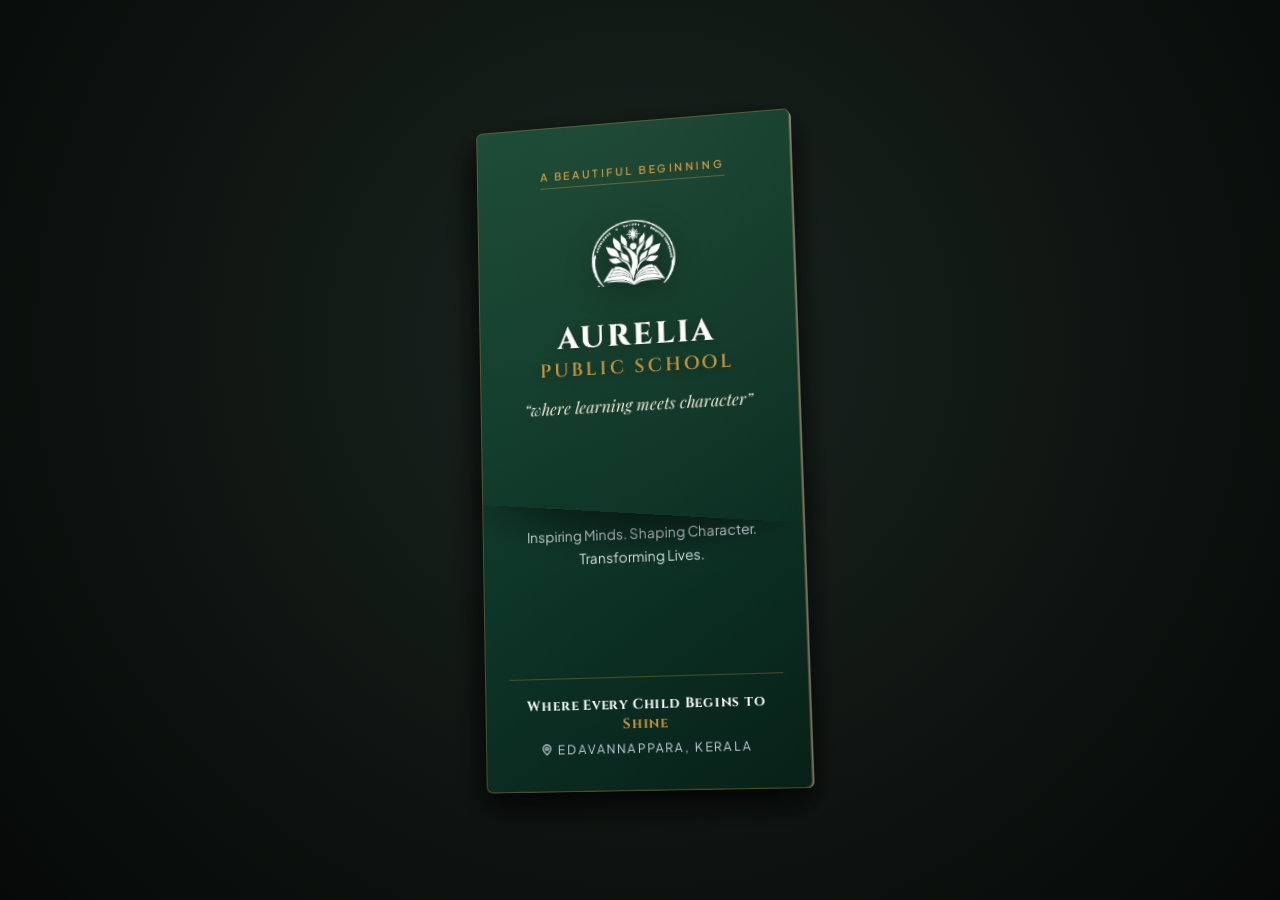
==== commit b338115c: "Fix 3D plane z-intersection, remove UI badges/page numbers, add drag-to-pan and pinch zoom/rotate" ====
--- a/brochure/index.html
+++ b/brochure/index.html
@@ -3,8 +3,8 @@
 <head>
   <meta charset="UTF-8">
   <meta name="viewport" content="width=device-width, initial-scale=1.0, maximum-scale=1.0, user-scalable=no">
-  <title>Aurelia Public School | Interactive Tri-Fold Experience</title>
-  <meta name="description" content="3D Interactive Tri-Fold Brochure for Aurelia Public School, Edavannappara. Touch to unfold, double tap to flip, drag to inspect in 3D.">
+  <title>Aurelia Public School | Brochure</title>
+  <meta name="description" content="Interactive 3-Fold Brochure for Aurelia Public School, Edavannappara, Kerala.">
   <link rel="icon" type="image/png" href="../assets/favicon.png">
   <link rel="preconnect" href="https://fonts.googleapis.com">
   <link rel="preconnect" href="https://fonts.gstatic.com" crossorigin>
@@ -19,33 +19,17 @@
       --accent-light: #f6ecdb;
       --accent-subtle: #ebd5ad;
       --accent-hover: #b07e29;
-      --gold-gradient: linear-gradient(135deg, #dfb76c 0%, #c9973e 50%, #9e6f22 100%);
-      --emerald-gradient: linear-gradient(145deg, #154636 0%, #0d3427 60%, #072018 100%);
+      --emerald-gradient: linear-gradient(145deg, #164938 0%, #0d3427 58%, #072018 100%);
       --text-dark: #1f2937;
       --text-muted: #52606d;
-      --bg-canvas: #0e1210;
       --paper-base: #fcfaf6;
       --font-heading: 'Cinzel', serif;
       --font-serif: 'Playfair Display', Georgia, serif;
       --font-body: 'Plus Jakarta Sans', -apple-system, sans-serif;
       
-      /* Panel Dimensions for 3D Math */
-      --panel-width: 320px;
-      --panel-height: 680px;
-    }
-
-    @media (max-width: 768px) {
-      :root {
-        --panel-width: 280px;
-        --panel-height: 600px;
-      }
-    }
-
-    @media (max-width: 480px) {
-      :root {
-        --panel-width: 250px;
-        --panel-height: 540px;
-      }
+      /* Fixed physical print aspect ratio; scaled dynamically per viewport */
+      --panel-width: 310px;
+      --panel-height: 640px;
     }
 
     * {
@@ -61,39 +45,23 @@
       width: 100%;
       height: 100%;
       overflow: hidden;
-      background: radial-gradient(circle at 50% 35%, #18231e 0%, #0d1210 65%, #050807 100%);
+      background: radial-gradient(circle at 50% 38%, #1a2520 0%, #0d1310 62%, #060908 100%);
       font-family: var(--font-body);
       color: #e5e7eb;
       position: fixed;
       touch-action: none;
     }
 
-    /* Ambient Floor Drop Shadow */
-    .floor-ambient-shadow {
-      position: absolute;
-      top: 60%;
-      left: 50%;
-      transform: translate(-50%, -50%) rotateX(80deg);
-      width: 700px;
-      height: 480px;
-      background: radial-gradient(ellipse at center, rgba(0, 0, 0, 0.75) 0%, rgba(0, 0, 0, 0.4) 40%, transparent 75%);
-      filter: blur(28px);
-      pointer-events: none;
-      transition: all 0.9s cubic-bezier(0.2, 0.8, 0.2, 1);
-      z-index: 1;
-    }
-
-    /* 3D Scene World */
+    /* Interactive 3D Viewport */
     .scene-viewport {
       width: 100vw;
       height: 100vh;
       display: flex;
       align-items: center;
       justify-content: center;
-      perspective: 1800px;
-      perspective-origin: 50% 45%;
+      perspective: 2000px;
+      perspective-origin: 50% 48%;
       position: relative;
-      z-index: 2;
       cursor: grab;
     }
 
@@ -101,163 +69,199 @@
       cursor: grabbing;
     }
 
-    /* Floating Wobble Origin Container */
+    /* Pan & Scale Rig (screen-space translation & zoom) */
+    .pan-rig {
+      transform-style: preserve-3d;
+      position: relative;
+      will-change: transform;
+      transition: transform 0.65s cubic-bezier(0.22, 1, 0.36, 1);
+    }
+
+    .pan-rig.dragging {
+      transition: none;
+    }
+
+    /* Ambient Floor Contact Shadow (moves with the brochure) */
+    .floor-shadow {
+      position: absolute;
+      top: 56%;
+      left: 50%;
+      width: 380px;
+      height: 520px;
+      transform: translate3d(-50%, -50%, -90px) rotateX(78deg);
+      background: radial-gradient(ellipse at center, rgba(0, 0, 0, 0.78) 0%, rgba(0, 0, 0, 0.42) 45%, transparent 74%);
+      filter: blur(26px);
+      pointer-events: none;
+      transition: width 0.9s cubic-bezier(0.22, 1, 0.36, 1), opacity 0.9s ease;
+    }
+
+    /* Floating Wobble Rig */
     .wobble-rig {
       transform-style: preserve-3d;
-      animation: gentleFloat 5s ease-in-out infinite alternate;
-      transition: transform 0.1s ease-out;
-    }
-
-    @keyframes gentleFloat {
+      animation: gentleWobble 4.8s ease-in-out infinite alternate;
+    }
+
+    @keyframes gentleWobble {
       0% {
-        transform: translateY(-8px) rotateZ(-0.4deg);
+        transform: translate3d(0px, -7px, 0px) rotateZ(-0.6deg) rotateX(1.2deg);
       }
       100% {
-        transform: translateY(10px) rotateZ(0.6deg);
+        transform: translate3d(0px, 8px, 12px) rotateZ(0.6deg) rotateX(-1.2deg);
       }
     }
 
-    /* Interactive 3D Rotator (driven by drag + flip) */
+    /* 3D Orbit & Flip Rig (pivots strictly around Center of Gravity) */
     .orbit-rig {
       transform-style: preserve-3d;
-      transition: transform 0.85s cubic-bezier(0.22, 1, 0.36, 1);
+      transition: transform 0.9s cubic-bezier(0.22, 1, 0.36, 1);
       position: relative;
     }
 
-    /* The Tri-Fold Assembly centered on Back Panel (Center) */
+    .orbit-rig.dragging {
+      transition: none;
+    }
+
+    /* Brochure Assembly: shifts CoG to (0,0,0) of orbit-rig */
     .brochure-assembly {
       width: var(--panel-width);
       height: var(--panel-height);
       position: relative;
       transform-style: preserve-3d;
-    }
-
-    /* Core Panel Styling */
-    .panel-face {
+      transition: transform 0.9s cubic-bezier(0.22, 1, 0.36, 1);
+    }
+
+    /* =========================================================
+       NON-INTERSECTING 3D HINGE GEOMETRY
+       Using exact parallel Z-offsets:
+       - Center Panel sits at Z = 0px
+       - Right Wing (Inner Flap) hinge at Z = +2.5px, body at -2.5px
+         -> Unfolded (0deg): Z = 0px
+         -> Folded (-180deg): Z = +5px (parallel, 5px above Center)
+       - Left Wing (Front Cover) hinge at Z = +6px, body at -6px
+         -> Unfolded (0deg): Z = 0px
+         -> Folded (+180deg): Z = +12px (parallel, 7px above Right Wing)
+       ========================================================= */
+    .panel-center {
       position: absolute;
-      top: 0;
-      left: 0;
-      width: 100%;
-      height: 100%;
-      border-radius: 8px;
-      overflow: hidden;
-      box-sizing: border-box;
-      backface-visibility: hidden;
-      -webkit-backface-visibility: hidden;
+      inset: 0;
       transform-style: preserve-3d;
-      box-shadow: 0 14px 40px -10px rgba(0, 0, 0, 0.45);
-    }
-
-    /* Panel Hinge Wings */
+    }
+
     .panel-wing {
       position: absolute;
       top: 0;
       width: var(--panel-width);
       height: var(--panel-height);
       transform-style: preserve-3d;
-      transition: transform 0.95s cubic-bezier(0.25, 1, 0.3, 1);
-    }
-
-    /* Right Wing (Front Cover / Inside Right) hinged on Center Right edge */
+      transition: transform 0.95s cubic-bezier(0.24, 1, 0.32, 1);
+    }
+
     .wing-right {
       left: 100%;
       transform-origin: left center;
     }
 
-    /* Left Wing (Inside Flap / Inside Left) hinged on Center Left edge */
     .wing-left {
       right: 100%;
       transform-origin: right center;
     }
 
-    /* Crease Lighting Overlays */
-    .crease-shadow {
-      position: absolute;
-      top: 0;
-      bottom: 0;
-      width: 18px;
-      pointer-events: none;
-      z-index: 25;
-      transition: opacity 0.8s ease;
-    }
-
-    .crease-left {
-      left: 0;
-      background: linear-gradient(to right, rgba(0,0,0,0.35) 0%, transparent 100%);
-    }
-
-    .crease-right {
-      right: 0;
-      background: linear-gradient(to left, rgba(0,0,0,0.35) 0%, transparent 100%);
-    }
-
-    /* Dynamic Ambient Shading between overlapping folds */
-    .fold-occlusion {
+    .wing-body {
       position: absolute;
       inset: 0;
-      background: rgba(0, 0, 0, 0.45);
-      pointer-events: none;
-      z-index: 20;
-      opacity: 0;
-      transition: opacity 0.85s ease;
-    }
-
-    /* Backface flipped panels (when looking from behind or opposite side) */
-    .face-front {
-      z-index: 2;
-      transform: rotateY(0deg);
-    }
-
-    .face-back {
-      z-index: 1;
-      transform: rotateY(180deg);
-    }
-
-    /* =========================================================
-       PANEL CONTENT DESIGN (Exact School Specs & Identity)
-       ========================================================= */
+      transform-style: preserve-3d;
+    }
+
+    .wing-right .wing-body {
+      transform: translateZ(-2.5px);
+    }
+
+    .wing-left .wing-body {
+      transform: translateZ(-6px);
+    }
+
+    /* 3D Planes (Keep overflow off 3D planes for iOS WebKit depth buffer) */
+    .panel-face {
+      position: absolute;
+      inset: 0;
+      backface-visibility: hidden;
+      -webkit-backface-visibility: hidden;
+      transform-style: preserve-3d;
+    }
+
+    .face-inside {
+      transform: translateZ(0.6px);
+    }
+
+    .face-outside {
+      transform: rotateY(180deg) translateZ(0.6px);
+    }
+
+    /* 2D Inner Card where overflow & border-radius are safely applied */
     .panel-inner {
       width: 100%;
       height: 100%;
-      padding: 34px 26px;
+      border-radius: 6px;
+      overflow: hidden;
+      padding: 30px 24px;
       background-color: var(--paper-base);
       color: var(--text-dark);
       display: flex;
       flex-direction: column;
       justify-content: space-between;
       position: relative;
-    }
-
-    /* Texture / subtle paper grain overlay */
+      box-shadow: 
+        0 12px 32px rgba(0, 0, 0, 0.38),
+        inset 0 0 0 1px rgba(201, 151, 62, 0.18);
+    }
+
+    /* Subtle paper lighting sheen */
     .panel-inner::before {
       content: '';
       position: absolute;
       inset: 0;
-      background: radial-gradient(circle at 50% 0%, rgba(201, 151, 62, 0.05), transparent 70%);
+      background: radial-gradient(circle at 50% 0%, rgba(201, 151, 62, 0.06), transparent 70%);
       pointer-events: none;
     }
 
-    .panel-tag {
+    /* Dynamic Fold Crease & Ambient Shadows */
+    .crease-overlay {
       position: absolute;
-      top: 14px;
-      right: 16px;
-      font-size: 0.6rem;
-      letter-spacing: 0.14em;
-      text-transform: uppercase;
-      font-weight: 700;
-      color: #94a3b8;
-      background: rgba(0, 0, 0, 0.04);
-      padding: 3px 8px;
-      border-radius: 4px;
-    }
-
-    /* 1. FRONT COVER (Panel 1) */
+      inset: 0;
+      pointer-events: none;
+      z-index: 15;
+      transition: opacity 0.85s ease;
+    }
+
+    .crease-from-left {
+      background: linear-gradient(to right, rgba(0, 0, 0, 0.28) 0%, rgba(0, 0, 0, 0.06) 12%, transparent 32%);
+    }
+
+    .crease-from-right {
+      background: linear-gradient(to left, rgba(0, 0, 0, 0.28) 0%, rgba(0, 0, 0, 0.06) 12%, transparent 32%);
+    }
+
+    .fold-depth-shade {
+      position: absolute;
+      inset: 0;
+      background: linear-gradient(135deg, rgba(0, 0, 0, 0.18) 0%, rgba(0, 0, 0, 0.38) 100%);
+      pointer-events: none;
+      z-index: 16;
+      opacity: 0;
+      transition: opacity 0.85s ease;
+    }
+
+    /* =========================================================
+       PANEL 1: FRONT COVER (Left Wing Outside Face)
+       ========================================================= */
     .panel-front-cover {
       background: var(--emerald-gradient);
       color: #fff;
       text-align: center;
-      padding: 44px 24px 34px;
-      border-left: 1px solid rgba(255, 255, 255, 0.12);
+      padding: 42px 24px 32px;
+      box-shadow: 
+        -6px 14px 34px rgba(0, 0, 0, 0.5),
+        inset 0 0 0 1px rgba(201, 151, 62, 0.32);
     }
 
     .cover-top {
@@ -267,23 +271,23 @@
       width: 100%;
     }
 
-    .cover-badge {
-      font-size: 0.68rem;
+    .cover-eyebrow {
+      font-size: 0.66rem;
       letter-spacing: 0.24em;
       text-transform: uppercase;
       color: var(--accent);
       border-bottom: 1px solid rgba(201, 151, 62, 0.4);
       padding-bottom: 5px;
-      margin-bottom: 22px;
+      margin-bottom: 24px;
       font-weight: 600;
     }
 
     .cover-crest {
-      width: 86px;
-      height: 86px;
+      width: 88px;
+      height: 88px;
       object-fit: contain;
       filter: drop-shadow(0 6px 14px rgba(0, 0, 0, 0.45));
-      margin-bottom: 18px;
+      margin-bottom: 20px;
     }
 
     .cover-school-name {
@@ -293,33 +297,33 @@
       line-height: 1.15;
       font-weight: 800;
       color: #ffffff;
-      text-shadow: 0 2px 10px rgba(0,0,0,0.3);
+      text-shadow: 0 2px 10px rgba(0, 0, 0, 0.3);
     }
 
     .cover-school-name span {
       display: block;
       color: var(--accent);
-      font-size: 1.15rem;
+      font-size: 1.12rem;
       letter-spacing: 0.16em;
       font-weight: 600;
-      margin-top: 3px;
+      margin-top: 4px;
     }
 
     .cover-tagline {
       font-family: var(--font-serif);
       font-style: italic;
       color: var(--accent-light);
-      font-size: 1rem;
+      font-size: 0.98rem;
       margin-top: 14px;
       line-height: 1.4;
     }
 
     .cover-mid {
-      padding: 16px 8px;
+      padding: 14px 8px;
     }
 
     .cover-lead {
-      font-size: 0.84rem;
+      font-size: 0.83rem;
       line-height: 1.65;
       color: #e2e8f0;
       font-weight: 400;
@@ -333,7 +337,7 @@
 
     .cover-shine {
       font-family: var(--font-heading);
-      font-size: 0.84rem;
+      font-size: 0.82rem;
       letter-spacing: 0.06em;
       color: #fff;
       font-weight: 700;
@@ -345,7 +349,7 @@
     }
 
     .cover-loc {
-      font-size: 0.74rem;
+      font-size: 0.72rem;
       letter-spacing: 0.16em;
       text-transform: uppercase;
       color: #cbd5e1;
@@ -355,27 +359,356 @@
       gap: 5px;
     }
 
-    /* 2. BACK COVER (Panel 6 - Center Outside) */
+    /* =========================================================
+       PANEL 5: INNER FLAP — A BEAUTIFUL BEGINNING (Right Wing Outside)
+       ========================================================= */
+    .panel-flap-in {
+      background: #fdfbf7;
+    }
+
+    .section-eyebrow {
+      font-size: 0.63rem;
+      letter-spacing: 0.2em;
+      text-transform: uppercase;
+      font-weight: 700;
+      color: var(--accent-hover);
+      margin-bottom: 4px;
+      display: block;
+    }
+
+    .section-heading {
+      font-family: var(--font-heading);
+      color: var(--primary);
+      font-size: 1.2rem;
+      line-height: 1.26;
+      margin-bottom: 10px;
+      letter-spacing: 0.02em;
+    }
+
+    .intro-p {
+      font-size: 0.8rem;
+      line-height: 1.6;
+      color: var(--text-dark);
+      margin-bottom: 12px;
+    }
+
+    .callout-box {
+      background: rgba(201, 151, 62, 0.11);
+      border-left: 3px solid var(--accent);
+      padding: 11px 13px;
+      border-radius: 0 6px 6px 0;
+      margin-bottom: 14px;
+    }
+
+    .callout-box p {
+      font-family: var(--font-serif);
+      font-size: 0.82rem;
+      line-height: 1.48;
+      color: var(--primary-dark);
+      font-weight: 600;
+    }
+
+    .check-list {
+      list-style: none;
+      display: flex;
+      flex-direction: column;
+      gap: 10px;
+    }
+
+    .check-item {
+      display: flex;
+      gap: 10px;
+      align-items: flex-start;
+    }
+
+    .check-icon {
+      width: 19px;
+      height: 19px;
+      border-radius: 50%;
+      background: var(--primary);
+      color: var(--accent);
+      display: flex;
+      align-items: center;
+      justify-content: center;
+      font-size: 0.65rem;
+      font-weight: 800;
+      flex-shrink: 0;
+      margin-top: 2px;
+    }
+
+    .check-text h5 {
+      font-size: 0.78rem;
+      color: var(--primary);
+      font-weight: 700;
+      margin-bottom: 1px;
+    }
+
+    .check-text p {
+      font-size: 0.72rem;
+      line-height: 1.4;
+      color: var(--text-muted);
+    }
+
+    .panel-footer-line {
+      font-size: 0.71rem;
+      color: var(--text-muted);
+      border-top: 1px solid #ebd5ad;
+      padding-top: 10px;
+      text-align: center;
+      font-weight: 500;
+    }
+
+    /* =========================================================
+       PANEL 2: FOUNDER'S VISION (Left Wing Inside Face)
+       ========================================================= */
+    .panel-founder {
+      background: #fdfaf4;
+    }
+
+    .stats-row {
+      display: grid;
+      grid-template-columns: 1fr 1fr;
+      gap: 6px;
+      margin: 8px 0 12px;
+    }
+
+    .stat-pill {
+      background: #ffffff;
+      border: 1px solid #e5dec9;
+      padding: 6px 8px;
+      border-radius: 6px;
+      font-size: 0.68rem;
+      font-weight: 600;
+      color: var(--primary);
+      text-align: center;
+    }
+
+    .stat-pill strong {
+      display: block;
+      color: var(--accent-hover);
+      font-size: 0.9rem;
+      font-weight: 800;
+    }
+
+    .founder-quote {
+      position: relative;
+      background: #ffffff;
+      border-radius: 10px;
+      padding: 14px 14px;
+      border: 1px solid #ebd5ad;
+      box-shadow: 0 3px 10px rgba(13, 52, 39, 0.04);
+      margin-bottom: 10px;
+    }
+
+    .founder-quote::before {
+      content: '“';
+      position: absolute;
+      top: -6px;
+      left: 10px;
+      font-family: var(--font-serif);
+      font-size: 2.5rem;
+      line-height: 1;
+      color: var(--accent-subtle);
+    }
+
+    .founder-quote-body {
+      font-family: var(--font-serif);
+      font-size: 0.78rem;
+      line-height: 1.56;
+      color: #2e384d;
+      font-style: italic;
+      position: relative;
+      z-index: 2;
+    }
+
+    .founder-sig {
+      margin-top: 8px;
+      text-align: right;
+      font-family: var(--font-heading);
+      font-size: 0.74rem;
+      color: var(--primary);
+      font-weight: 700;
+    }
+
+    .founder-sig span {
+      display: block;
+      font-family: var(--font-body);
+      font-size: 0.65rem;
+      color: var(--text-muted);
+      font-weight: 500;
+    }
+
+    .japan-badge {
+      background: rgba(13, 52, 39, 0.05);
+      border-radius: 8px;
+      padding: 9px 11px;
+      display: flex;
+      gap: 8px;
+      align-items: center;
+    }
+
+    .japan-badge-icon {
+      font-size: 1.1rem;
+      line-height: 1;
+    }
+
+    .japan-badge-text {
+      font-size: 0.71rem;
+      line-height: 1.42;
+      color: #334155;
+    }
+
+    /* =========================================================
+       PANEL 3: THE AURELIA WAY (Center Panel Inside Face)
+       ========================================================= */
+    .panel-the-way {
+      background: #ffffff;
+    }
+
+    .pillar-cards {
+      display: flex;
+      flex-direction: column;
+      gap: 8px;
+      margin: 8px 0;
+    }
+
+    .pillar-card {
+      padding: 8px 11px;
+      border-radius: 7px;
+      background: #fbf9f4;
+      border: 1px solid #eee8db;
+    }
+
+    .pillar-card h5 {
+      font-family: var(--font-heading);
+      font-size: 0.75rem;
+      letter-spacing: 0.04em;
+      color: var(--primary);
+      margin-bottom: 2px;
+      display: flex;
+      align-items: center;
+      gap: 5px;
+    }
+
+    .pillar-card p {
+      font-size: 0.7rem;
+      line-height: 1.38;
+      color: var(--text-muted);
+    }
+
+    /* =========================================================
+       PANEL 4: MADRASA & PROMISE (Right Wing Inside Face)
+       ========================================================= */
+    .panel-madrasa-promise {
+      background: #fdfbf7;
+    }
+
+    .madrasa-hero-card {
+      background: linear-gradient(145deg, #0d3427 0%, #154636 100%);
+      color: #fff;
+      border-radius: 10px;
+      padding: 16px 15px;
+      box-shadow: 0 6px 16px rgba(13, 52, 39, 0.14);
+      position: relative;
+      overflow: hidden;
+    }
+
+    .madrasa-hero-tag {
+      font-size: 0.62rem;
+      letter-spacing: 0.18em;
+      text-transform: uppercase;
+      color: var(--accent);
+      font-weight: 700;
+      margin-bottom: 4px;
+      display: block;
+    }
+
+    .madrasa-hero-card h4 {
+      font-family: var(--font-heading);
+      font-size: 0.94rem;
+      letter-spacing: 0.03em;
+      margin-bottom: 8px;
+      line-height: 1.32;
+      color: #ffffff;
+    }
+
+    .madrasa-hero-card p {
+      font-size: 0.74rem;
+      line-height: 1.48;
+      color: #d1fae5;
+      margin-bottom: 7px;
+    }
+
+    .madrasa-points {
+      display: flex;
+      flex-direction: column;
+      gap: 4px;
+      border-top: 1px solid rgba(255, 255, 255, 0.14);
+      padding-top: 8px;
+    }
+
+    .madrasa-pt {
+      font-size: 0.69rem;
+      color: #fef3c7;
+      display: flex;
+      align-items: center;
+      gap: 5px;
+    }
+
+    .promise-strip {
+      margin-top: 12px;
+      background: #ffffff;
+      border: 1px solid #e7ded0;
+      border-radius: 8px;
+      padding: 12px 13px;
+    }
+
+    .promise-strip h5 {
+      font-family: var(--font-heading);
+      font-size: 0.72rem;
+      letter-spacing: 0.12em;
+      text-transform: uppercase;
+      color: var(--primary);
+      margin-bottom: 5px;
+    }
+
+    .traits-tags {
+      display: flex;
+      flex-wrap: wrap;
+      gap: 5px;
+    }
+
+    .trait-tag {
+      font-size: 0.66rem;
+      font-weight: 600;
+      color: #1e3a2f;
+      background: #f4eee1;
+      padding: 3px 7px;
+      border-radius: 4px;
+    }
+
+    /* =========================================================
+       PANEL 6: BACK COVER (Center Panel Outside Face)
+       ========================================================= */
     .panel-back-cover {
       background: #faf7f0;
-      border-left: 1px dashed rgba(201, 151, 62, 0.3);
     }
 
     .back-crest-wrap {
       text-align: center;
-      margin-bottom: 16px;
+      margin-bottom: 14px;
     }
 
     .back-crest-wrap img {
-      width: 48px;
-      height: 48px;
+      width: 46px;
+      height: 46px;
       object-fit: contain;
       margin-bottom: 6px;
     }
 
     .back-school-title {
       font-family: var(--font-heading);
-      font-size: 1.18rem;
+      font-size: 1.14rem;
       color: var(--primary);
       letter-spacing: 0.04em;
     }
@@ -383,7 +716,7 @@
     .back-tagline {
       font-family: var(--font-serif);
       font-style: italic;
-      font-size: 0.8rem;
+      font-size: 0.78rem;
       color: var(--accent-hover);
       margin-top: 2px;
     }
@@ -391,15 +724,15 @@
     .vision-mission-card {
       background: #ffffff;
       border-radius: 8px;
-      padding: 14px 16px;
-      margin-bottom: 10px;
+      padding: 12px 14px;
+      margin-bottom: 9px;
       border: 1px solid var(--accent-subtle);
       box-shadow: 0 2px 6px rgba(13, 52, 39, 0.04);
     }
 
     .vision-mission-card h4 {
       font-family: var(--font-heading);
-      font-size: 0.72rem;
+      font-size: 0.7rem;
       letter-spacing: 0.16em;
       text-transform: uppercase;
       color: var(--primary);
@@ -417,8 +750,8 @@
     }
 
     .vision-mission-card p {
-      font-size: 0.82rem;
-      line-height: 1.5;
+      font-size: 0.8rem;
+      line-height: 1.48;
       color: #374151;
       font-weight: 500;
     }
@@ -427,1003 +760,678 @@
       background: var(--primary);
       color: #fff;
       border-radius: 10px;
-      padding: 18px 16px;
+      padding: 16px 14px;
       text-align: center;
-      margin-top: 10px;
     }
 
     .contact-cta h4 {
       font-family: var(--font-heading);
       color: var(--accent);
-      font-size: 0.88rem;
+      font-size: 0.84rem;
       letter-spacing: 0.1em;
       text-transform: uppercase;
-      margin-bottom: 6px;
+      margin-bottom: 5px;
     }
 
     .contact-cta p {
-      font-size: 0.78rem;
+      font-size: 0.75rem;
       color: #e2e8f0;
-      line-height: 1.5;
-      margin-bottom: 4px;
-    }
-
-    /* 3. FLAP IN (Panel 5 - Left Outside) */
-    .panel-flap-in {
-      background: #fdfbf7;
-    }
-
-    .section-eyebrow {
-      font-size: 0.65rem;
-      letter-spacing: 0.2em;
-      text-transform: uppercase;
-      font-weight: 700;
-      color: var(--accent-hover);
-      margin-bottom: 4px;
-      display: block;
-    }
-
-    .section-heading {
-      font-family: var(--font-heading);
-      color: var(--primary);
-      font-size: 1.25rem;
-      line-height: 1.28;
-      margin-bottom: 12px;
-      letter-spacing: 0.02em;
-    }
-
-    .intro-p {
-      font-size: 0.82rem;
-      line-height: 1.65;
-      color: var(--text-dark);
-      margin-bottom: 14px;
-    }
-
-    .callout-box {
-      background: rgba(201, 151, 62, 0.12);
-      border-left: 3px solid var(--accent);
-      padding: 12px 14px;
-      border-radius: 0 6px 6px 0;
-      margin-bottom: 14px;
-    }
-
-    .callout-box p {
-      font-family: var(--font-serif);
-      font-size: 0.84rem;
       line-height: 1.48;
-      color: var(--primary-dark);
-      font-weight: 600;
-    }
-
-    .check-list {
-      list-style: none;
-      display: flex;
-      flex-direction: column;
-      gap: 10px;
-    }
-
-    .check-item {
-      display: flex;
-      gap: 10px;
-      align-items: flex-start;
-    }
-
-    .check-icon {
-      width: 20px;
-      height: 20px;
-      border-radius: 50%;
-      background: var(--primary);
-      color: var(--accent);
-      display: flex;
-      align-items: center;
-      justify-content: center;
-      font-size: 0.68rem;
-      font-weight: 800;
-      flex-shrink: 0;
-      margin-top: 2px;
-    }
-
-    .check-text h5 {
-      font-size: 0.8rem;
-      color: var(--primary);
-      font-weight: 700;
-      margin-bottom: 1px;
-    }
-
-    .check-text p {
-      font-size: 0.74rem;
-      line-height: 1.4;
-      color: var(--text-muted);
-    }
-
-    /* 4. FOUNDER'S VISION (Panel 2 - Inside Left) */
-    .panel-founder {
-      background: #fdfaf4;
-    }
-
-    .stats-row {
-      display: grid;
-      grid-template-columns: 1fr 1fr;
-      gap: 6px;
-      margin: 12px 0 14px;
-    }
-
-    .stat-pill {
-      background: #ffffff;
-      border: 1px solid #e5dec9;
-      padding: 6px 8px;
-      border-radius: 6px;
-      font-size: 0.7rem;
-      font-weight: 600;
-      color: var(--primary);
-      text-align: center;
-    }
-
-    .stat-pill strong {
-      display: block;
-      color: var(--accent-hover);
-      font-size: 0.95rem;
-      font-weight: 800;
-    }
-
-    .founder-quote {
-      position: relative;
-      background: #ffffff;
-      border-radius: 10px;
-      padding: 16px 14px;
-      border: 1px solid #ebd5ad;
-      box-shadow: 0 3px 12px rgba(13, 52, 39, 0.04);
-      margin-bottom: 12px;
-    }
-
-    .founder-quote::before {
-      content: '“';
-      position: absolute;
-      top: -8px;
-      left: 10px;
-      font-family: var(--font-serif);
-      font-size: 2.8rem;
-      line-height: 1;
-      color: var(--accent-subtle);
-    }
-
-    .founder-quote-body {
-      font-family: var(--font-serif);
-      font-size: 0.82rem;
-      line-height: 1.6;
-      color: #2e384d;
-      font-style: italic;
-      position: relative;
-      z-index: 2;
-    }
-
-    .founder-sig {
-      margin-top: 10px;
-      text-align: right;
-      font-family: var(--font-heading);
-      font-size: 0.76rem;
-      color: var(--primary);
-      font-weight: 700;
-    }
-
-    .founder-sig span {
-      display: block;
-      font-family: var(--font-body);
-      font-size: 0.68rem;
-      color: var(--text-muted);
-      font-weight: 500;
-    }
-
-    .japan-badge {
-      background: rgba(13, 52, 39, 0.05);
-      border-radius: 8px;
-      padding: 10px 12px;
-      display: flex;
-      gap: 8px;
-      align-items: center;
-    }
-
-    .japan-badge-icon {
-      font-size: 1.15rem;
-      line-height: 1;
-    }
-
-    .japan-badge-text {
-      font-size: 0.73rem;
-      line-height: 1.45;
-      color: #334155;
-    }
-
-    /* 5. THE AURELIA WAY (Panel 3 - Inside Center) */
-    .panel-the-way {
-      background: #ffffff;
-      border-left: 1px solid #ede8df;
-      border-right: 1px solid #ede8df;
-    }
-
-    .pillar-cards {
-      display: flex;
-      flex-direction: column;
-      gap: 9px;
-      margin: 12px 0;
-    }
-
-    .pillar-card {
-      padding: 9px 12px;
-      border-radius: 7px;
-      background: #fbf9f4;
-      border: 1px solid #eee8db;
-    }
-
-    .pillar-card h5 {
-      font-family: var(--font-heading);
-      font-size: 0.77rem;
-      letter-spacing: 0.04em;
-      color: var(--primary);
-      margin-bottom: 2px;
-      display: flex;
-      align-items: center;
-      gap: 5px;
-    }
-
-    .pillar-card p {
-      font-size: 0.72rem;
-      line-height: 1.42;
-      color: var(--text-muted);
-    }
-
-    /* 6. INTEGRATED MADRASA & PROMISE (Panel 4 - Inside Right) */
-    .panel-madrasa-promise {
-      background: #fdfbf7;
-    }
-
-    .madrasa-hero-card {
-      background: linear-gradient(145deg, #0d3427 0%, #154636 100%);
-      color: #fff;
-      border-radius: 10px;
-      padding: 18px 16px;
-      box-shadow: 0 6px 16px rgba(13, 52, 39, 0.16);
-      position: relative;
-      overflow: hidden;
-    }
-
-    .madrasa-hero-card::after {
-      content: '';
-      position: absolute;
-      top: -20px;
-      right: -20px;
-      width: 70px;
-      height: 70px;
-      border-radius: 50%;
-      background: rgba(201, 151, 62, 0.16);
-    }
-
-    .madrasa-hero-tag {
-      font-size: 0.64rem;
-      letter-spacing: 0.18em;
-      text-transform: uppercase;
-      color: var(--accent);
-      font-weight: 700;
-      margin-bottom: 4px;
-      display: block;
-    }
-
-    .madrasa-hero-card h4 {
-      font-family: var(--font-heading);
-      font-size: 0.98rem;
-      letter-spacing: 0.03em;
-      margin-bottom: 8px;
-      line-height: 1.35;
-      color: #ffffff;
-    }
-
-    .madrasa-hero-card p {
-      font-size: 0.76rem;
-      line-height: 1.5;
-      color: #d1fae5;
-      margin-bottom: 8px;
-    }
-
-    .madrasa-points {
-      display: flex;
-      flex-direction: column;
-      gap: 5px;
-      border-top: 1px solid rgba(255, 255, 255, 0.14);
-      padding-top: 8px;
-    }
-
-    .madrasa-pt {
-      font-size: 0.71rem;
-      color: #fef3c7;
-      display: flex;
-      align-items: center;
-      gap: 5px;
-    }
-
-    .promise-strip {
-      margin-top: 14px;
-      background: #ffffff;
-      border: 1px solid #e7ded0;
-      border-radius: 8px;
-      padding: 14px 14px;
-    }
-
-    .promise-strip h5 {
-      font-family: var(--font-heading);
-      font-size: 0.74rem;
-      letter-spacing: 0.12em;
-      text-transform: uppercase;
-      color: var(--primary);
-      margin-bottom: 6px;
-    }
-
-    .traits-tags {
-      display: flex;
-      flex-wrap: wrap;
-      gap: 5px;
-    }
-
-    .trait-tag {
-      font-size: 0.68rem;
-      font-weight: 600;
-      color: #1e3a2f;
-      background: #f4eee1;
-      padding: 3px 7px;
-      border-radius: 4px;
-    }
-
-    /* Floating UI Instruction Pills */
-    .gesture-hint {
-      position: absolute;
-      bottom: 24px;
-      left: 50%;
-      transform: translateX(-50%);
-      background: rgba(13, 22, 18, 0.85);
-      border: 1px solid rgba(201, 151, 62, 0.35);
-      backdrop-filter: blur(12px);
-      -webkit-backdrop-filter: blur(12px);
-      border-radius: 30px;
-      padding: 10px 20px;
-      display: flex;
-      align-items: center;
-      gap: 16px;
-      z-index: 100;
-      box-shadow: 0 10px 30px rgba(0, 0, 0, 0.5);
-      pointer-events: auto;
-    }
-
-    .hint-item {
-      display: flex;
-      align-items: center;
-      gap: 7px;
-      font-size: 0.74rem;
-      color: #d1d5db;
-      font-weight: 500;
-    }
-
-    .hint-item strong {
-      color: var(--accent);
-      font-weight: 700;
-    }
-
-    .hint-item svg {
-      color: var(--accent);
-    }
-
-    .hint-divider {
-      width: 1px;
-      height: 16px;
-      background: rgba(255, 255, 255, 0.15);
-    }
-
-    .btn-quick-toggle {
-      background: rgba(201, 151, 62, 0.2);
-      border: 1px solid var(--accent);
-      color: #f6ecdb;
-      padding: 5px 12px;
-      border-radius: 20px;
-      font-size: 0.72rem;
-      font-weight: 600;
-      cursor: pointer;
-      transition: background 0.2s;
-    }
-
-    .btn-quick-toggle:hover {
-      background: var(--accent);
-      color: #0d3427;
-    }
-
-    /* Status indicator in top corner */
-    .state-badge {
-      position: absolute;
-      top: 20px;
-      left: 20px;
-      font-size: 0.7rem;
-      letter-spacing: 0.14em;
-      text-transform: uppercase;
-      font-weight: 700;
-      color: var(--accent);
-      background: rgba(13, 22, 18, 0.6);
-      backdrop-filter: blur(8px);
-      padding: 6px 14px;
-      border-radius: 20px;
-      border: 1px solid rgba(201, 151, 62, 0.25);
-      z-index: 50;
-      display: flex;
-      align-items: center;
-      gap: 6px;
-    }
-
-    .state-badge::before {
-      content: '';
-      width: 6px;
-      height: 6px;
-      border-radius: 50%;
-      background: var(--accent);
-      box-shadow: 0 0 8px var(--accent);
+      margin-bottom: 3px;
     }
   </style>
 </head>
 <body>
 
-  <!-- Floor Ambient Contact Shadow -->
-  <div class="floor-ambient-shadow" id="floorShadow"></div>
-
-  <!-- Realtime State Badge -->
-  <div class="state-badge" id="stateBadge">Closed (Front Cover)</div>
-
-  <!-- Interactive 3D Scene -->
+  <!-- Pure 3D Scene (No UI chrome, headers, or page numbers) -->
   <div class="scene-viewport" id="sceneViewport">
     
-    <!-- Wobble Rig for natural idle sway -->
-    <div class="wobble-rig" id="wobbleRig">
-      
-      <!-- Orbit Rig: manipulated by drag rotation and double-tap flip -->
-      <div class="orbit-rig" id="orbitRig">
+    <!-- Pan & Scale Container -->
+    <div class="pan-rig" id="panRig">
+
+      <!-- Ambient Floor Shadow beneath the paper -->
+      <div class="floor-shadow" id="floorShadow"></div>
+
+      <!-- Gentle Floating Wobble Container -->
+      <div class="wobble-rig" id="wobbleRig">
         
-        <!-- The Tri-Fold Paper Assembly -->
-        <div class="brochure-assembly" id="brochureAssembly">
-
-          <!-- ==============================================
-               CENTER ASSEMBLY (Center of Gravity)
-               Back: Center Outside = Panel 6 (Back Cover)
-               Front: Center Inside = Panel 3 (The Aurelia Way)
-               ============================================== -->
-          <!-- Face facing Outside (Panel 6 - Back Cover) -->
-          <div class="panel-face face-front" id="panelCenterBack">
-            <div class="panel-inner panel-back-cover">
-              <span class="panel-tag">Back Cover • P6</span>
-              <div>
-                <div class="back-crest-wrap">
-                  <img src="../assets/logo-crest.png" alt="Aurelia Crest">
-                  <h3 class="back-school-title">AURELIA PUBLIC SCHOOL</h3>
-                  <p class="back-tagline">where learning meets character</p>
-                </div>
-
-                <div class="vision-mission-card">
-                  <h4>Our Vision</h4>
-                  <p>“To Nurture Excellence with Humanity.”</p>
-                </div>
-
-                <div class="vision-mission-card">
-                  <h4>Our Mission</h4>
-                  <p>“To Educate the Mind, Enrich the Heart, and Empower the Future.”</p>
-                </div>
-
-                <div class="vision-mission-card" style="border-color: #cbd5e1; background: #fafafa;">
-                  <h4>Our Promise</h4>
-                  <p style="font-size: 0.77rem; color: #4b5563;">
-                    Growing in Knowledge. Rooted in Values. Ready for Life.
-                  </p>
-                </div>
-              </div>
-
-              <div class="contact-cta">
-                <h4>Admissions & Enquiries</h4>
-                <p><strong>Edavannappara, Kerala</strong></p>
-                <p style="font-size: 0.74rem; color: #cbd5e1;">📞 +91 [Contact Number]</p>
-                <p style="font-size: 0.74rem; color: #cbd5e1;">✉️ admissions@aureliapublicschool.org</p>
-                <p style="font-size: 0.72rem; color: var(--accent); margin-top: 4px;">🌐 aureliapublicschool.org</p>
-              </div>
-            </div>
-          </div>
-
-          <!-- Face facing Inside (Panel 3 - The Aurelia Way) -->
-          <div class="panel-face face-back" id="panelCenterInside">
-            <div class="panel-inner panel-the-way">
-              <span class="panel-tag">Inside Center • P3</span>
-              <div>
-                <span class="section-eyebrow">Core Philosophy</span>
-                <h2 class="section-heading">The Aurelia Way</h2>
-                <p style="font-size: 0.78rem; color: var(--text-muted); margin-bottom: 8px;">
-                  <em>Discipline with Dignity. Learning with Joy.</em> Strong foundations create lifelong learners.
-                </p>
-
-                <div class="pillar-cards">
-                  <div class="pillar-card">
-                    <h5>🛡️ Character & Discipline</h5>
-                    <p>Respect, responsibility, kindness, self-discipline & good daily habits.</p>
+        <!-- 3D Orbit & Flip Container (Pivots around true Center of Gravity) -->
+        <div class="orbit-rig" id="orbitRig">
+          
+          <!-- The Tri-Fold Paper Assembly -->
+          <div class="brochure-assembly" id="brochureAssembly">
+
+            <!-- ==============================================
+                 CENTER PANEL (Z = 0px)
+                 Inside Face (+Z): The Aurelia Way
+                 Outside Face (-Z): Back Cover (Vision, Mission, Contact)
+                 ============================================== -->
+            <div class="panel-center">
+              
+              <!-- Inside Center: The Aurelia Way -->
+              <div class="panel-face face-inside">
+                <div class="panel-inner panel-the-way">
+                  <div class="crease-overlay crease-from-left"></div>
+                  <div class="crease-overlay crease-from-right"></div>
+                  <div class="fold-depth-shade" id="shadeCenterInside"></div>
+
+                  <div>
+                    <span class="section-eyebrow">Core Philosophy</span>
+                    <h2 class="section-heading">The Aurelia Way</h2>
+                    <p style="font-size: 0.76rem; color: var(--text-muted); margin-bottom: 6px;">
+                      <em>Discipline with Dignity. Learning with Joy.</em> At Aurelia, we believe that strong foundations create lifelong learners.
+                    </p>
+
+                    <div class="pillar-cards">
+                      <div class="pillar-card">
+                        <h5>🛡️ Character & Discipline</h5>
+                        <p>Nurturing respect, responsibility, kindness, self-discipline and good habits.</p>
+                      </div>
+                      <div class="pillar-card">
+                        <h5>💡 Joyful Learning</h5>
+                        <p>Encouraging curiosity, creativity, exploration and independent thinking.</p>
+                      </div>
+                      <div class="pillar-card">
+                        <h5>🌱 Individual Attention</h5>
+                        <p>Recognising every child’s uniqueness and supporting their potential.</p>
+                      </div>
+                      <div class="pillar-card">
+                        <h5>🤝 Teachers as Role Models</h5>
+                        <p>Building a culture of care, consistency and professional excellence.</p>
+                      </div>
+                      <div class="pillar-card">
+                        <h5>🏡 Partnership with Parents</h5>
+                        <p>Working together to nurture confident, capable and compassionate children.</p>
+                      </div>
+                    </div>
                   </div>
-                  <div class="pillar-card">
-                    <h5>💡 Joyful Learning</h5>
-                    <p>Curiosity, exploration, creative inquiry & independent thinking.</p>
-                  </div>
-                  <div class="pillar-card">
-                    <h5>🌱 Individual Attention</h5>
-                    <p>Recognising uniqueness and nurturing each child’s distinct pace.</p>
-                  </div>
-                  <div class="pillar-card">
-                    <h5>🤝 Teachers as Role Models</h5>
-                    <p>Culture of care, exemplary conduct and pedagogical devotion.</p>
-                  </div>
-                  <div class="pillar-card">
-                    <h5>🏡 Partnership with Parents</h5>
-                    <p>Working together to raise grounded, emotionally capable children.</p>
+
+                  <div style="background: #f4eee1; border-radius: 6px; padding: 8px 10px; text-align: center; font-size: 0.7rem; color: var(--primary); font-weight: 600;">
+                    Strong Foundations • Lifelong Learners • Empathetic Citizens
                   </div>
                 </div>
               </div>
 
-              <div style="background: #f4eee1; border-radius: 6px; padding: 8px 10px; text-align: center; font-size: 0.72rem; color: var(--primary); font-weight: 600;">
-                Strong Foundations • Lifelong Learners • Empathetic Citizens
-              </div>
-            </div>
-          </div>
-
-
-          <!-- ==============================================
-               RIGHT WING (Hinged on Right edge of Center)
-               Closed rotation: folds over center face
-               Unfolds: swings right 180deg
-               Outside face: Panel 1 (Front Cover)
-               Inside face: Panel 4 (Academic + Madrasa & Promise)
-               ============================================== -->
-          <div class="panel-wing wing-right" id="wingRight">
-            
-            <!-- Crease Shadow line -->
-            <div class="crease-shadow crease-left"></div>
-            <div class="fold-occlusion" id="occlusionRight"></div>
-
-            <!-- Front Cover (Panel 1) -->
-            <div class="panel-face face-front">
-              <div class="panel-inner panel-front-cover">
-                <span class="panel-tag" style="background: rgba(255,255,255,0.12); color: #f6ecdb;">Front Cover • P1</span>
-                
-                <div class="cover-top">
-                  <span class="cover-badge">A Beautiful Beginning</span>
-                  <img src="../assets/logo-crest-white.png" alt="Aurelia Gold Crest" class="cover-crest" onerror="this.src='../assets/logo-crest.png'">
-                  <h1 class="cover-school-name">
-                    AURELIA
-                    <span>PUBLIC SCHOOL</span>
-                  </h1>
-                  <div class="cover-tagline">“where learning meets character”</div>
-                </div>
-
-                <div class="cover-mid">
-                  <p class="cover-lead">
-                    Inspiring Minds. Shaping Character. Transforming Lives.
-                  </p>
-                </div>
-
-                <div class="cover-bottom">
-                  <div class="cover-shine">Where Every Child Begins to <strong>Shine</strong></div>
-                  <div class="cover-loc">
-                    <svg width="11" height="11" viewBox="0 0 24 24" fill="none" stroke="currentColor" stroke-width="2.5"><path d="M12 2a8 8 0 0 0-8 8c0 5.25 8 12 8 12s8-6.75 8-12a8 8 0 0 0-8-8z"/><circle cx="12" cy="10" r="3"/></svg>
-                    Edavannappara, Kerala
+              <!-- Outside Center: Back Cover -->
+              <div class="panel-face face-outside">
+                <div class="panel-inner panel-back-cover">
+                  <div>
+                    <div class="back-crest-wrap">
+                      <img src="../assets/logo-crest.png" alt="Aurelia Crest">
+                      <h3 class="back-school-title">AURELIA PUBLIC SCHOOL</h3>
+                      <p class="back-tagline">where learning meets character</p>
+                    </div>
+
+                    <div class="vision-mission-card">
+                      <h4>Our Vision</h4>
+                      <p>“To Nurture Excellence with Humanity.”</p>
+                    </div>
+
+                    <div class="vision-mission-card">
+                      <h4>Our Mission</h4>
+                      <p>“To Educate the Mind, Enrich the Heart, and Empower the Future.”</p>
+                    </div>
+
+                    <div class="vision-mission-card" style="border-color: #cbd5e1; background: #fafafa;">
+                      <h4>Our Promise</h4>
+                      <p style="font-size: 0.75rem; color: #4b5563;">
+                        Growing in Knowledge. Rooted in Values. Ready for Life.
+                      </p>
+                    </div>
+                  </div>
+
+                  <div class="contact-cta">
+                    <h4>Admissions & Enquiries</h4>
+                    <p><strong>Edavannappara, Kerala</strong></p>
+                    <p style="font-size: 0.72rem; color: #cbd5e1;">Phone: [Contact Number]</p>
+                    <p style="font-size: 0.72rem; color: #cbd5e1;">Email: admissions@aureliapublicschool.org</p>
+                    <p style="font-size: 0.7rem; color: var(--accent); margin-top: 3px;">aureliapublicschool.org</p>
                   </div>
                 </div>
               </div>
+
             </div>
 
-            <!-- Inside Right (Panel 4: Madrasa & Promise) -->
-            <div class="panel-face face-back">
-              <div class="panel-inner panel-madrasa-promise">
-                <span class="panel-tag">Inside Right • P4</span>
-                <div>
-                  <div class="madrasa-hero-card">
-                    <span class="madrasa-hero-tag">Integrated Convenience</span>
-                    <h4>Academic Education & Madrasa — Together</h4>
-                    <p>
-                      We understand the daily exhaustion children face with double travel for school and Madrasa.
-                    </p>
-                    <p style="font-size: 0.72rem; color: #ecfdf5;">
-                      Aurelia provides Madrasa within the campus—coordinating schedules and holiday calendars.
-                    </p>
-                    <div class="madrasa-points">
-                      <div class="madrasa-pt">✨ Two pathways in one setting</div>
-                      <div class="madrasa-pt">✨ Synchronized vacation planning</div>
-                      <div class="madrasa-pt">✨ Zero double-commute stress</div>
+
+            <!-- ==============================================
+                 RIGHT WING — INNER FLAP (Hinge at Z = +2.5px)
+                 Folds inward (-180deg) to sit parallel at Z = +5px
+                 Inside Face (+Z when open): Madrasa & Our Promise
+                 Outside Face (+Z when folded): A Beautiful Beginning
+                 ============================================== -->
+            <div class="panel-wing wing-right" id="wingRight">
+              <div class="wing-body">
+
+                <!-- Inside Right: Madrasa & Promise -->
+                <div class="panel-face face-inside">
+                  <div class="panel-inner panel-madrasa-promise">
+                    <div class="crease-overlay crease-from-left"></div>
+
+                    <div>
+                      <div class="madrasa-hero-card">
+                        <span class="madrasa-hero-tag">Integrated Convenience</span>
+                        <h4>Academic Education & Madrasa — Together</h4>
+                        <p>
+                          We understand the challenges parents face when arranging separate schedules and travel for school and Madrasa education.
+                        </p>
+                        <p style="font-size: 0.71rem; color: #ecfdf5;">
+                          Aurelia plans to provide a Madrasa facility within the school setting, coordinating school and Madrasa holidays wherever feasible.
+                        </p>
+                        <div class="madrasa-points">
+                          <div class="madrasa-pt">✨ Two educational pathways in one setting</div>
+                          <div class="madrasa-pt">✨ Coordinated school & Madrasa holidays</div>
+                          <div class="madrasa-pt">✨ Shared commitment to children’s growth</div>
+                        </div>
+                      </div>
+
+                      <div class="promise-strip">
+                        <h5>Our Promise for Tomorrow</h5>
+                        <p style="font-size: 0.71rem; color: var(--text-muted); margin-bottom: 6px;">
+                          More than education—a foundation for life. We aspire to nurture children who are:
+                        </p>
+                        <div class="traits-tags">
+                          <span class="trait-tag">Confident in abilities</span>
+                          <span class="trait-tag">Disciplined in habits</span>
+                          <span class="trait-tag">Kind in relationships</span>
+                          <span class="trait-tag">Curious in learning</span>
+                          <span class="trait-tag">Responsible in actions</span>
+                          <span class="trait-tag">Rooted in values</span>
+                        </div>
+                      </div>
                     </div>
-                  </div>
-
-                  <div class="promise-strip">
-                    <h5>Our Promise for Tomorrow</h5>
-                    <p style="font-size: 0.72rem; color: var(--text-muted); margin-bottom: 6px;">
-                      Nurturing children who are:
-                    </p>
-                    <div class="traits-tags">
-                      <span class="trait-tag">Confident</span>
-                      <span class="trait-tag">Disciplined</span>
-                      <span class="trait-tag">Kind</span>
-                      <span class="trait-tag">Curious</span>
-                      <span class="trait-tag">Responsible</span>
-                      <span class="trait-tag">Rooted in values</span>
+
+                    <div class="panel-footer-line" style="color: var(--accent-hover); font-weight: 600;">
+                      Ready for the Future • Grounded in Values
                     </div>
                   </div>
                 </div>
 
-                <div style="font-size: 0.72rem; color: var(--accent-hover); font-weight: 600; text-align: center; border-top: 1px solid #ebd5ad; padding-top: 10px; margin-top: 10px;">
-                  Ready for the Future • Grounded in Values
-                </div>
-              </div>
-            </div>
-
-          </div>
-
-
-          <!-- ==============================================
-               LEFT WING (Hinged on Left edge of Center)
-               Closed rotation: folds under front cover
-               Unfolds: swings left -180deg
-               Outside face: Panel 5 (Inside Flap / Beautiful Beginning)
-               Inside face: Panel 2 (Founder's Vision)
-               ============================================== -->
-          <div class="panel-wing wing-left" id="wingLeft">
-            
-            <!-- Crease Shadow line -->
-            <div class="crease-shadow crease-right"></div>
-            <div class="fold-occlusion" id="occlusionLeft"></div>
-
-            <!-- Outside Flap (Panel 5: A Beautiful Beginning) -->
-            <div class="panel-face face-front">
-              <div class="panel-inner panel-flap-in">
-                <span class="panel-tag">Inside Flap • P5</span>
-                <div>
-                  <span class="section-eyebrow">A Beautiful Beginning</span>
-                  <h2 class="section-heading">Where Knowledge Meets Values</h2>
-                  <p class="intro-p">
-                    We believe education is not merely about academic scores; it is about nurturing character, building confidence, and preparing children for life.
-                  </p>
-                  <div class="callout-box">
-                    <p>“At Aurelia, we aspire to create a joyful, disciplined, and values-centred environment where every child discovers their potential.”</p>
-                  </div>
-                  <ul class="check-list">
-                    <li class="check-item">
-                      <div class="check-icon">✓</div>
-                      <div class="check-text">
-                        <h5>Foundational Character</h5>
-                        <p>Respect, humility, and self-discipline from early childhood.</p>
+                <!-- Outside Flap: A Beautiful Beginning (Revealed on 1st Unfold) -->
+                <div class="panel-face face-outside">
+                  <div class="panel-inner panel-flap-in">
+                    <div class="crease-overlay crease-from-right"></div>
+                    <div class="fold-depth-shade" id="shadeFlapOutside"></div>
+
+                    <div>
+                      <span class="section-eyebrow">A Beautiful Beginning</span>
+                      <h2 class="section-heading">Where Knowledge Meets Values, and Every Child Matters</h2>
+                      <p class="intro-p">
+                        We believe education is not merely about academic success; it is about nurturing character, building confidence and preparing children for life.
+                      </p>
+                      <div class="callout-box">
+                        <p>“At Aurelia, we aspire to create a joyful, disciplined and values-centred environment where every child discovers their potential and grows into a responsible, compassionate individual.”</p>
                       </div>
-                    </li>
-                    <li class="check-item">
-                      <div class="check-icon">✓</div>
-                      <div class="check-text">
-                        <h5>Individual Attention</h5>
-                        <p>Recognising uniqueness and personalized pacing.</p>
-                      </div>
-                    </li>
-                    <li class="check-item">
-                      <div class="check-icon">✓</div>
-                      <div class="check-text">
-                        <h5>Joyful Discovery</h5>
-                        <p>Calm spaces where curiosity is encouraged.</p>
-                      </div>
-                    </li>
-                  </ul>
-                </div>
-                <div style="margin-top: 16px; font-size: 0.72rem; color: var(--text-muted); border-top: 1px solid #ebd5ad; padding-top: 10px; text-align: center;">
-                  Aurelia — Where Every Child Begins to Shine
-                </div>
-              </div>
-            </div>
-
-            <!-- Inside Left (Panel 2: Founder's Vision) -->
-            <div class="panel-face face-back">
-              <div class="panel-inner panel-founder">
-                <span class="panel-tag">Founder's Vision • P2</span>
-                <div>
-                  <span class="section-eyebrow">A Dream Shaped by Experience</span>
-                  <h2 class="section-heading">Inspired by the World</h2>
-
-                  <div class="stats-row">
-                    <div class="stat-pill"><strong>24 Yrs</strong> Total Exp.</div>
-                    <div class="stat-pill"><strong>17 Yrs</strong> CBSE Principal</div>
-                    <div class="stat-pill"><strong>5 Yrs</strong> Gulf CBSE</div>
-                    <div class="stat-pill"><strong>2 Yrs</strong> British Curric.</div>
-                  </div>
-
-                  <div class="founder-quote">
-                    <div class="founder-quote-body">
-                      “With 24 years in education, my visits to Japanese schools left an enduring impression—their discipline, calm classrooms, cleanliness, and warm hospitality inspired me to build a school where good habits become a way of life.”
+                      <ul class="check-list">
+                        <li class="check-item">
+                          <div class="check-icon">✓</div>
+                          <div class="check-text">
+                            <h5>Character First</h5>
+                            <p>Nurturing respect, humility, and good habits as a way of life.</p>
+                          </div>
+                        </li>
+                        <li class="check-item">
+                          <div class="check-icon">✓</div>
+                          <div class="check-text">
+                            <h5>Joyful & Disciplined</h5>
+                            <p>Calm, encouraging classrooms where every child matters.</p>
+                          </div>
+                        </li>
+                        <li class="check-item">
+                          <div class="check-icon">✓</div>
+                          <div class="check-text">
+                            <h5>Prepared for Life</h5>
+                            <p>Building confidence, curiosity, and moral responsibility.</p>
+                          </div>
+                        </li>
+                      </ul>
                     </div>
-                    <div class="founder-sig">
-                      — Founder
-                      <span>Aurelia Public School</span>
-                    </div>
-                  </div>
-
-                  <div class="japan-badge">
-                    <div class="japan-badge-icon">🌸</div>
-                    <div class="japan-badge-text">
-                      <strong>Japanese Habit Culture:</strong> Mindful hygiene, respectful interactions, and calm spaces blended with our moral heritage.
+
+                    <div class="panel-footer-line">
+                      Aurelia — Where Every Child Begins to Shine
                     </div>
                   </div>
                 </div>
 
-                <div style="font-size: 0.72rem; font-style: italic; color: var(--primary); text-align: center; border-top: 1px solid #ebd5ad; padding-top: 10px; margin-top: 12px;">
-                  “Aurelia is a culture I dream of nurturing.”
-                </div>
               </div>
             </div>
 
-          </div>
-
-        </div> <!-- /brochure-assembly -->
-
-      </div> <!-- /orbit-rig -->
-
-    </div> <!-- /wobble-rig -->
+
+            <!-- ==============================================
+                 LEFT WING — FRONT COVER WING (Hinge at Z = +6px)
+                 Folds inward (+180deg) to sit parallel at Z = +12px
+                 Inside Face (+Z when open): Founder's Vision
+                 Outside Face (+Z when closed): Front Cover
+                 ============================================== -->
+            <div class="panel-wing wing-left" id="wingLeft">
+              <div class="wing-body">
+
+                <!-- Inside Left: Founder's Vision -->
+                <div class="panel-face face-inside">
+                  <div class="panel-inner panel-founder">
+                    <div class="crease-overlay crease-from-right"></div>
+
+                    <div>
+                      <span class="section-eyebrow">A Founder’s Vision</span>
+                      <h2 class="section-heading">A Dream Shaped by Experience, Inspired by the World</h2>
+
+                      <div class="stats-row">
+                        <div class="stat-pill"><strong>24 Yrs</strong> Educational Exp.</div>
+                        <div class="stat-pill"><strong>17 Yrs</strong> CBSE Principal</div>
+                        <div class="stat-pill"><strong>5 Yrs</strong> Gulf CBSE</div>
+                        <div class="stat-pill"><strong>2 Yrs</strong> British Curric.</div>
+                      </div>
+
+                      <div class="founder-quote">
+                        <div class="founder-quote-body">
+                          “I have developed a deep conviction that education must shape both the mind and the character. My visits to Japanese schools left a lasting impression—their discipline, calm classrooms, cleanliness, respect and warm hospitality inspired me to envision a school where good habits become a way of life.”
+                        </div>
+                        <div class="founder-sig">
+                          — Founder
+                          <span>Aurelia Public School</span>
+                        </div>
+                      </div>
+
+                      <div class="japan-badge">
+                        <div class="japan-badge-icon">🌸</div>
+                        <div class="japan-badge-text">
+                          My dream is to build a school where <strong>discipline becomes a habit</strong>, <strong>respect becomes a culture</strong>, and <strong>learning becomes a joy</strong>.
+                        </div>
+                      </div>
+                    </div>
+
+                    <div class="panel-footer-line" style="font-style: italic; color: var(--primary);">
+                      “Aurelia is not just a school I dream of building; it is a culture I dream of nurturing.”
+                    </div>
+                  </div>
+                </div>
+
+                <!-- Outside Left: Front Cover (Visible when Closed) -->
+                <div class="panel-face face-outside">
+                  <div class="panel-inner panel-front-cover">
+                    <div class="cover-top">
+                      <span class="cover-eyebrow">A Beautiful Beginning</span>
+                      <img src="../assets/logo-crest-white.png" alt="Aurelia Crest" class="cover-crest" onerror="this.src='../assets/logo-crest.png'">
+                      <h1 class="cover-school-name">
+                        AURELIA
+                        <span>PUBLIC SCHOOL</span>
+                      </h1>
+                      <div class="cover-tagline">“where learning meets character”</div>
+                    </div>
+
+                    <div class="cover-mid">
+                      <p class="cover-lead">
+                        Inspiring Minds. Shaping Character. Transforming Lives.
+                      </p>
+                    </div>
+
+                    <div class="cover-bottom">
+                      <div class="cover-shine">Where Every Child Begins to <strong>Shine</strong></div>
+                      <div class="cover-loc">
+                        <svg width="11" height="11" viewBox="0 0 24 24" fill="none" stroke="currentColor" stroke-width="2.5"><path d="M12 2a8 8 0 0 0-8 8c0 5.25 8 12 8 12s8-6.75 8-12a8 8 0 0 0-8-8z"/><circle cx="12" cy="10" r="3"/></svg>
+                        Edavannappara, Kerala
+                      </div>
+                    </div>
+                  </div>
+                </div>
+
+              </div>
+            </div>
+
+          </div> <!-- /brochure-assembly -->
+
+        </div> <!-- /orbit-rig -->
+
+      </div> <!-- /wobble-rig -->
+
+    </div> <!-- /pan-rig -->
 
   </div> <!-- /scene-viewport -->
 
-  <!-- Bottom Interactive Gesture Guide Pill -->
-  <div class="gesture-hint">
-    <div class="hint-item">
-      <svg width="15" height="15" viewBox="0 0 24 24" fill="none" stroke="currentColor" stroke-width="2"><circle cx="12" cy="12" r="10"/><path d="M12 8v8M8 12h8"/></svg>
-      <span><strong>Tap:</strong> <span id="hintAction">Unfold Cover</span></span>
-    </div>
-    <div class="hint-divider"></div>
-    <div class="hint-item">
-      <svg width="15" height="15" viewBox="0 0 24 24" fill="none" stroke="currentColor" stroke-width="2"><path d="M21 12a9 9 0 0 0-9-9 9.75 9.75 0 0 0-6.74 2.74L3 8"/><path d="M3 3v5h5"/><path d="M3 12a9 9 0 0 0 9 9 9.75 9.75 0 0 0 6.74-2.74L21 16"/><path d="M16 21h5v-5"/></svg>
-      <span><strong>Double-Tap:</strong> Flip Side</span>
-    </div>
-    <div class="hint-divider"></div>
-    <div class="hint-item">
-      <svg width="15" height="15" viewBox="0 0 24 24" fill="none" stroke="currentColor" stroke-width="2"><path d="M5 9l-3 3 3 3M9 5l3-3 3 3M15 19l-3 3-3-3M19 9l3 3-3 3M2 12h20M12 2v20"/></svg>
-      <span><strong>Drag:</strong> 3D Rotate</span>
-    </div>
-    <button class="btn-quick-toggle" onclick="cycleFoldState(event)">Cycle Fold</button>
-  </div>
-
   <script>
-    // ==========================================
-    // BROCHURE STATE MACHINE
+    // =========================================================================
+    // PHYSICAL TRI-FOLD STATE & TRANSFORM ENGINE
+    //
     // Fold States:
-    // 0: Closed (Front cover facing user, slightly tilted wobbly)
-    // 1: Step 1 Unfold (Front cover swings open to the right)
-    // 2: Step 2 Fully Unfolded (Left flap swings open, full 3-panel spread)
-    // ==========================================
-    let foldStep = 0; // 0: Closed, 1: Half-Open, 2: Fully Unfolded
-    let isFlipped = false; // false: Facing front cover/outside, true: 180deg flip to inside
-
-    // 3D Orbital Rotation (User Dragging)
-    let rotX = -8;      // Initial gentle slanted tilt
-    let rotY = 16;      // Initial isometric angle showing depth
-    let targetRotX = rotX;
-    let targetRotY = rotY;
-
-    // Elements
+    //   0: Closed (Front Cover facing viewer; Left Wing @ +180deg, Right Wing @ -180deg)
+    //   1: First Unfold (Front Cover opens left; Left Wing @ +10deg, Right Wing @ -180deg)
+    //   2: Full Unfold (Inner Flap opens right; Left Wing @ +8deg, Right Wing @ -8deg)
+    // =========================================================================
+    const PANEL_W = 310;
+    const PANEL_H = 640;
+
+    let foldStep = 0;       // 0, 1, 2
+    let isFlipped = false;  // false = Front/Inside, true = Back/Outside (180deg Y flip)
+
+    // Screen-space Pan & Zoom (so user can move the brochure anywhere to read off-screen parts)
+    let panX = 0;
+    let panY = 0;
+    let userZoom = 1;
+    let baseFitScale = 1;
+
+    // 3D Slant & Rotation around Center of Gravity
+    let rotX = 7;
+    let rotY = -12;
+    let rotZ = -1.5;
+
+    // DOM References
+    const viewport = document.getElementById('sceneViewport');
+    const panRig = document.getElementById('panRig');
+    const wobbleRig = document.getElementById('wobbleRig');
     const orbitRig = document.getElementById('orbitRig');
-    const wobbleRig = document.getElementById('wobbleRig');
+    const assembly = document.getElementById('brochureAssembly');
+    const wingLeft = document.getElementById('wingLeft');
     const wingRight = document.getElementById('wingRight');
-    const wingLeft = document.getElementById('wingLeft');
     const floorShadow = document.getElementById('floorShadow');
-    const stateBadge = document.getElementById('stateBadge');
-    const hintAction = document.getElementById('hintAction');
-    const occlusionRight = document.getElementById('occlusionRight');
-    const occlusionLeft = document.getElementById('occlusionLeft');
-
-    // Update 3D Visuals based on fold state
-    function updateBrochureState(animate = true) {
-      const transitionDuration = animate ? '0.95s' : '0s';
-      wingRight.style.transition = `transform ${transitionDuration} cubic-bezier(0.25, 1, 0.3, 1)`;
-      wingLeft.style.transition = `transform ${transitionDuration} cubic-bezier(0.25, 1, 0.3, 1)`;
+    const shadeFlapOutside = document.getElementById('shadeFlapOutside');
+    const shadeCenterInside = document.getElementById('shadeCenterInside');
+
+    // Calculate responsive base scale so the brochure is readable and fits nicely
+    function computeResponsiveScale() {
+      const vw = window.innerWidth;
+      const vh = window.innerHeight;
+      const heightFit = (vh * 0.84) / PANEL_H;
 
       if (foldStep === 0) {
-        // STATE 0: CLOSED
-        // Right wing (Front cover) is folded tightly over center (-178deg)
-        // Left wing (Inside flap) is tucked underneath (175deg)
-        wingRight.style.transform = 'rotateY(-177.5deg)';
-        wingLeft.style.transform = 'rotateY(175deg)';
-        
-        // Depth Occlusion & Shadows
-        occlusionLeft.style.opacity = '0.55';
-        occlusionRight.style.opacity = '0.05';
-        floorShadow.style.width = '420px';
-        floorShadow.style.opacity = '0.8';
-
-        stateBadge.textContent = isFlipped ? 'Closed (Back Facing)' : 'Closed (Front Cover)';
-        hintAction.textContent = 'Tap to Unfold Cover';
-
-        // Add subtle tilt when closed
-        if (!isUserInteracting) {
-          targetRotX = -6;
-          targetRotY = isFlipped ? 195 : 15;
-        }
-
+        const widthFit = (vw * 0.82) / PANEL_W;
+        baseFitScale = Math.min(1.05, heightFit, widthFit);
       } else if (foldStep === 1) {
-        // STATE 1: HALF-OPEN (First unfold)
-        // Right wing opened out flat (0deg) or slightly angled (15deg)
-        // Left wing still folded inside (165deg)
-        wingRight.style.transform = 'rotateY(-15deg)';
-        wingLeft.style.transform = 'rotateY(165deg)';
-
-        occlusionLeft.style.opacity = '0.4';
-        occlusionRight.style.opacity = '0';
-        floorShadow.style.width = '620px';
-        floorShadow.style.opacity = '0.7';
-
-        stateBadge.textContent = 'Partially Unfolded (2 Panels)';
-        hintAction.textContent = 'Tap to Unfold Inner Flap';
-
-      } else if (foldStep === 2) {
-        // STATE 2: FULLY UNFOLDED (Full Spread)
-        // Both wings flat open with a subtle natural paper flex (5-8 deg)
-        wingRight.style.transform = 'rotateY(4deg)';
-        wingLeft.style.transform = 'rotateY(-4deg)';
-
-        occlusionLeft.style.opacity = '0';
-        occlusionRight.style.opacity = '0';
-        floorShadow.style.width = '920px';
-        floorShadow.style.opacity = '0.6';
-
-        stateBadge.textContent = isFlipped ? 'Full Inside Spread' : 'Full Outside Spread';
-        hintAction.textContent = 'Tap to Fold Back';
-
-        if (!isUserInteracting) {
-          targetRotX = -3;
-          targetRotY = isFlipped ? 180 : 0;
+        // 2 panels wide: keep large enough to read comfortably, allow panning if needed
+        const widthFit = (vw * 0.90) / (PANEL_W * 1.45);
+        baseFitScale = Math.min(1.0, heightFit, widthFit);
+      } else {
+        // 3 panels wide: keep readable scale and allow smooth horizontal dragging across panels
+        const widthFit = (vw * 0.92) / (PANEL_W * 1.55);
+        baseFitScale = Math.min(0.96, heightFit, widthFit);
+      }
+    }
+
+    function applyTransforms() {
+      const scale = Math.max(0.38, Math.min(2.2, baseFitScale * userZoom));
+      panRig.style.transform = `translate3d(${panX}px, ${panY}px, 0px) scale(${scale})`;
+
+      const flipAngle = isFlipped ? 180 : 0;
+      const effectiveRotZ = isFlipped ? -rotZ : rotZ;
+      orbitRig.style.transform = `rotateX(${rotX}deg) rotateY(${rotY + flipAngle}deg) rotateZ(${effectiveRotZ}deg)`;
+    }
+
+    function updateBrochureState(animate = true, previousStep = 0) {
+      computeResponsiveScale();
+
+      if (!animate) {
+        wingLeft.style.transition = 'none';
+        wingRight.style.transition = 'none';
+      } else {
+        // Sequence delays so closing never collides and opening feels organic
+        if (foldStep === 0 && previousStep === 2) {
+          // Closing from full spread: tuck Right Wing first, then close Left Wing over it
+          wingRight.style.transition = 'transform 0.85s cubic-bezier(0.24, 1, 0.32, 1) 0s';
+          wingLeft.style.transition = 'transform 0.9s cubic-bezier(0.24, 1, 0.32, 1) 0.14s';
+        } else {
+          wingLeft.style.transition = 'transform 0.95s cubic-bezier(0.24, 1, 0.32, 1) 0s';
+          wingRight.style.transition = 'transform 0.95s cubic-bezier(0.24, 1, 0.32, 1) 0s';
         }
       }
 
-      applyOrbitTransform();
-    }
-
-    function applyOrbitTransform() {
-      const baseFlip = isFlipped ? 180 : 0;
-      orbitRig.style.transform = `rotateX(${rotX}deg) rotateY(${rotY + baseFlip}deg)`;
-    }
-
-    // Cycle fold progression on tap
-    function cycleFoldState(e) {
-      if (e) e.stopPropagation();
+      if (foldStep === 0) {
+        // CLOSED:
+        // Right wing folded at -180deg (Z = +5px)
+        // Left wing folded over it at +180deg (Z = +12px)
+        wingLeft.style.transform = 'translateZ(6px) rotateY(180deg)';
+        wingRight.style.transform = 'translateZ(2.5px) rotateY(-180deg)';
+
+        // Center of Gravity of 1-panel stack is (0, 0, -6px)
+        assembly.style.transform = 'translate3d(0px, 0px, -6px)';
+
+        // Lighting & occlusion between folds
+        shadeFlapOutside.style.opacity = '0.5';
+        shadeCenterInside.style.opacity = '0.6';
+        floorShadow.style.width = '340px';
+        floorShadow.style.opacity = '0.82';
+
+        // Reset pan to center when closed, with slight slanted 3D pose
+        panX = 0;
+        panY = 0;
+        rotX = 7;
+        rotY = -12;
+        rotZ = -1.5;
+
+      } else if (foldStep === 1) {
+        // STEP 1 UNFOLD:
+        // Left wing (Front Cover) unfolds open to the left (+12deg natural crease)
+        // Right wing (Inner Flap) remains folded over Center (-180deg)
+        wingLeft.style.transform = 'translateZ(6px) rotateY(12deg)';
+        wingRight.style.transform = 'translateZ(2.5px) rotateY(-180deg)';
+
+        // CoG of the 2-panel spread [-1.5W, +0.5W] is at -0.5W -> shift assembly +0.5W!
+        assembly.style.transform = `translate3d(${PANEL_W * 0.5}px, 0px, -2px)`;
+
+        shadeFlapOutside.style.opacity = '0';
+        shadeCenterInside.style.opacity = '0.5';
+        floorShadow.style.width = '640px';
+        floorShadow.style.opacity = '0.72';
+
+        // Gently level out slant for easy reading
+        panX = 0;
+        panY = 0;
+        rotX = 4;
+        rotY = -5;
+        rotZ = -0.5;
+
+      } else if (foldStep === 2) {
+        // STEP 2 FULL UNFOLD:
+        // Both wings open with a subtle natural paper crease (+8deg and -8deg)
+        wingLeft.style.transform = 'translateZ(6px) rotateY(8deg)';
+        wingRight.style.transform = 'translateZ(2.5px) rotateY(-8deg)';
+
+        // CoG of the 3-panel spread [-1.5W, +1.5W] is at 0
+        assembly.style.transform = 'translate3d(0px, 0px, 0px)';
+
+        shadeFlapOutside.style.opacity = '0';
+        shadeCenterInside.style.opacity = '0';
+        floorShadow.style.width = '940px';
+        floorShadow.style.opacity = '0.65';
+
+        panX = 0;
+        panY = 0;
+        rotX = 2;
+        rotY = 0;
+        rotZ = 0;
+      }
+
+      applyTransforms();
+    }
+
+    function advanceFold() {
+      const prev = foldStep;
       foldStep = (foldStep + 1) % 3;
-      updateBrochureState(true);
-    }
-
-    // Flip to opposite side (Double Tap / Double Click)
+      updateBrochureState(true, prev);
+    }
+
     function flipBrochure() {
       isFlipped = !isFlipped;
-      updateBrochureState(true);
-    }
-
-    // ==========================================
-    // INTERACTION HANDLING: TAP, DOUBLE TAP, DRAG & TOUCH
-    // ==========================================
-    const viewport = document.getElementById('sceneViewport');
-    let isPointerDown = false;
+      applyTransforms();
+    }
+
+    // =========================================================================
+    // UNIFIED GESTURE ENGINE:
+    // - Single Tap: Unfold / Fold progression
+    // - Double Tap: Flip 180° keeping Center of Gravity unmoved
+    // - 1-Finger Drag / Mouse Drag: Move (Pan) the brochure around on screen
+    //   with natural 3D tilt so off-screen panels can be slid right into view
+    // - 2-Finger Pinch & Twist: Zoom in/out + Rotate around Center of Gravity
+    // =========================================================================
+    const activePointers = new Map();
     let isDragging = false;
-    let startX = 0, startY = 0;
-    let lastX = 0, lastY = 0;
-    let dragDistance = 0;
-    let isUserInteracting = false;
-    let lastTapTime = 0;
-    let touchDistanceStart = 0;
+    let totalMovement = 0;
+    let lastTapTimestamp = 0;
+    let singleTapTimer = null;
+
+    // Multi-touch pinch/rotate tracking
+    let initialPinchDist = 0;
+    let initialPinchAngle = 0;
+    let initialZoom = 1;
+    let initialRotZ = 0;
+    let initialRotY = 0;
+    let initialMidX = 0;
+
+    function getTwoPointerMetrics() {
+      const pts = Array.from(activePointers.values());
+      const dx = pts[1].x - pts[0].x;
+      const dy = pts[1].y - pts[0].y;
+      return {
+        dist: Math.hypot(dx, dy),
+        angle: Math.atan2(dy, dx) * (180 / Math.PI),
+        midX: (pts[0].x + pts[1].x) / 2,
+        midY: (pts[0].y + pts[1].y) / 2
+      };
+    }
 
     viewport.addEventListener('pointerdown', (e) => {
-      // Ignore if clicking on bottom pill buttons
-      if (e.target.closest('.gesture-hint')) return;
-
-      isPointerDown = true;
-      isDragging = false;
-      dragDistance = 0;
-      isUserInteracting = true;
-      startX = lastX = e.clientX;
-      startY = lastY = e.clientY;
-      wobbleRig.style.animationPlayState = 'paused';
-    });
-
-    window.addEventListener('pointermove', (e) => {
-      if (!isPointerDown) return;
-
-      const deltaX = e.clientX - lastX;
-      const deltaY = e.clientY - lastY;
-      lastX = e.clientX;
-      lastY = e.clientY;
-
-      dragDistance += Math.abs(deltaX) + Math.abs(deltaY);
-
-      if (dragDistance > 6) {
+      viewport.setPointerCapture(e.pointerId);
+      activePointers.set(e.pointerId, { x: e.clientX, y: e.clientY });
+
+      if (activePointers.size === 1) {
+        isDragging = false;
+        totalMovement = 0;
+      } else if (activePointers.size === 2) {
+        // Initialize 2-finger pinch + rotate around Center of Gravity
         isDragging = true;
-        // Orbit rotation calculation
-        rotY += deltaX * 0.45;
-        rotX = Math.max(-55, Math.min(55, rotX - deltaY * 0.45));
-        applyOrbitTransform();
+        if (singleTapTimer) {
+          clearTimeout(singleTapTimer);
+          singleTapTimer = null;
+        }
+        const m = getTwoPointerMetrics();
+        initialPinchDist = m.dist;
+        initialPinchAngle = m.angle;
+        initialMidX = m.midX;
+        initialZoom = userZoom;
+        initialRotZ = rotZ;
+        initialRotY = rotY;
       }
     });
 
-    window.addEventListener('pointerup', (e) => {
-      if (!isPointerDown) return;
-      isPointerDown = false;
-      wobbleRig.style.animationPlayState = 'running';
-
-      // If it wasn't a drag, handle single tap vs double tap
-      if (!isDragging && dragDistance <= 6) {
-        const currentTime = new Date().getTime();
-        const tapInterval = currentTime - lastTapTime;
-
-        if (tapInterval < 320 && tapInterval > 0) {
-          // Double Tap Detected -> Flip Page
-          flipBrochure();
-          lastTapTime = 0;
-        } else {
-          // Single Tap Detected -> Unfold / Progress fold state
-          lastTapTime = currentTime;
-          setTimeout(() => {
-            if (new Date().getTime() - lastTapTime >= 300 && lastTapTime !== 0) {
-              cycleFoldState();
-              lastTapTime = 0;
-            }
-          }, 310);
+    viewport.addEventListener('pointermove', (e) => {
+      if (!activePointers.has(e.pointerId)) return;
+      const prev = activePointers.get(e.pointerId);
+      const dx = e.clientX - prev.x;
+      const dy = e.clientY - prev.y;
+      activePointers.set(e.pointerId, { x: e.clientX, y: e.clientY });
+
+      if (activePointers.size === 1 && !isDragging && Math.hypot(dx, dy) < 2) {
+        return;
+      }
+
+      totalMovement += Math.hypot(dx, dy);
+
+      if (activePointers.size === 1) {
+        if (totalMovement > 7) {
+          isDragging = true;
+          panRig.classList.add('dragging');
+          orbitRig.classList.add('dragging');
+
+          if (e.shiftKey || e.buttons === 2) {
+            // Shift+Drag or Right-Click Drag rotates in 3D
+            rotY += dx * 0.4;
+            rotX = Math.max(-55, Math.min(55, rotX - dy * 0.4));
+          } else {
+            // Move (pan) the brochure smoothly across the screen to read any panel
+            panX += dx;
+            panY += dy;
+
+            // Clamp pan within generous bounds based on current spread width
+            const spreadHalfW = (foldStep === 0 ? PANEL_W * 0.6 : foldStep === 1 ? PANEL_W * 1.2 : PANEL_W * 1.6) * baseFitScale * userZoom;
+            const spreadHalfH = PANEL_H * 0.65 * baseFitScale * userZoom;
+            panX = Math.max(-spreadHalfW, Math.min(spreadHalfW, panX));
+            panY = Math.max(-spreadHalfH, Math.min(spreadHalfH, panY));
+
+            // Subtle natural 3D perspective banking while moving the paper
+            rotY = Math.max(-35, Math.min(35, rotY + dx * 0.06));
+            rotX = Math.max(-30, Math.min(30, rotX - dy * 0.06));
+          }
+
+          applyTransforms();
         }
-      }
-
-      // Allow inertia easing back to gentle pose after idle
-      setTimeout(() => {
-        isUserInteracting = false;
-      }, 3000);
-    });
-
-    // Touch Pinch-to-Rotate / Zoom support on mobile
-    window.addEventListener('touchstart', (e) => {
-      if (e.touches.length === 2) {
-        touchDistanceStart = Math.hypot(
-          e.touches[0].clientX - e.touches[1].clientX,
-          e.touches[0].clientY - e.touches[1].clientY
-        );
-      }
-    }, { passive: true });
-
-    window.addEventListener('touchmove', (e) => {
-      if (e.touches.length === 2 && touchDistanceStart > 0) {
-        const currentDist = Math.hypot(
-          e.touches[0].clientX - e.touches[1].clientX,
-          e.touches[0].clientY - e.touches[1].clientY
-        );
-        const diff = currentDist - touchDistanceStart;
-        if (Math.abs(diff) > 50) {
-          // Double pinch threshold triggers flip
-          flipBrochure();
-          touchDistanceStart = currentDist;
-        }
-      }
-    }, { passive: true });
-
-    // Keyboard controls for desktop
-    window.addEventListener('keydown', (e) => {
-      if (e.code === 'Space' || e.key === 'Enter') {
-        cycleFoldState();
-      } else if (e.key === 'f' || e.key === 'F') {
-        flipBrochure();
-      } else if (e.key === 'ArrowRight') {
-        rotY += 15;
-        applyOrbitTransform();
-      } else if (e.key === 'ArrowLeft') {
-        rotY -= 15;
-        applyOrbitTransform();
-      } else if (e.key === '0') {
-        foldStep = 0;
-        updateBrochureState(true);
-      } else if (e.key === '1') {
-        foldStep = 1;
-        updateBrochureState(true);
-      } else if (e.key === '2') {
-        foldStep = 2;
-        updateBrochureState(true);
+      } else if (activePointers.size === 2 && initialPinchDist > 0) {
+        panRig.classList.add('dragging');
+        orbitRig.classList.add('dragging');
+
+        const m = getTwoPointerMetrics();
+        // 1. Pinch Zoom
+        const scaleRatio = m.dist / initialPinchDist;
+        userZoom = Math.max(0.55, Math.min(2.2, initialZoom * scaleRatio));
+
+        // 2. Two-finger Rotate around Center of Gravity (in-plane twist + 3D Y turn)
+        let angleDelta = m.angle - initialPinchAngle;
+        if (angleDelta > 180) angleDelta -= 360;
+        if (angleDelta < -180) angleDelta += 360;
+
+        rotZ = Math.max(-45, Math.min(45, initialRotZ + angleDelta * 0.75));
+        rotY = initialRotY + (m.midX - initialMidX) * 0.35;
+
+        applyTransforms();
       }
     });
 
-    // Initial load presentation
-    updateBrochureState(false);
+    function handlePointerEnd(e) {
+      if (!activePointers.has(e.pointerId)) return;
+      activePointers.delete(e.pointerId);
+
+      if (activePointers.size === 0) {
+        panRig.classList.remove('dragging');
+        orbitRig.classList.remove('dragging');
+
+        // Detect clean Tap vs Double-Tap (when user didn't drag)
+        if (!isDragging && totalMovement <= 7) {
+          const now = performance.now();
+          const delta = now - lastTapTimestamp;
+
+          if (delta > 0 && delta < 300) {
+            // Double Tap -> Flip brochure 180° around Center of Gravity
+            if (singleTapTimer) {
+              clearTimeout(singleTapTimer);
+              singleTapTimer = null;
+            }
+            flipBrochure();
+            lastTapTimestamp = 0;
+          } else {
+            // Single Tap -> Unfold / Fold progression
+            lastTapTimestamp = now;
+            singleTapTimer = setTimeout(() => {
+              advanceFold();
+              singleTapTimer = null;
+              lastTapTimestamp = 0;
+            }, 290);
+          }
+        }
+      } else if (activePointers.size === 1) {
+        // Prevent jump after lifting one finger from a 2-finger gesture
+        isDragging = true;
+      }
+    }
+
+    viewport.addEventListener('pointerup', handlePointerEnd);
+    viewport.addEventListener('pointercancel', handlePointerEnd);
+    viewport.addEventListener('contextmenu', (e) => e.preventDefault());
+
+    // Mouse wheel / trackpad zoom & horizontal scroll support
+    viewport.addEventListener('wheel', (e) => {
+      e.preventDefault();
+      if (e.ctrlKey || Math.abs(e.deltaY) > Math.abs(e.deltaX)) {
+        const zoomFactor = 1 - e.deltaY * 0.0015;
+        userZoom = Math.max(0.55, Math.min(2.2, userZoom * zoomFactor));
+      } else {
+        panX -= e.deltaX;
+      }
+      applyTransforms();
+    }, { passive: false });
+
+    window.addEventListener('resize', () => {
+      computeResponsiveScale();
+      applyTransforms();
+    });
+
+    // Initialize in folded wobbly state
+    updateBrochureState(false, 0);
   </script>
 </body>
 </html>
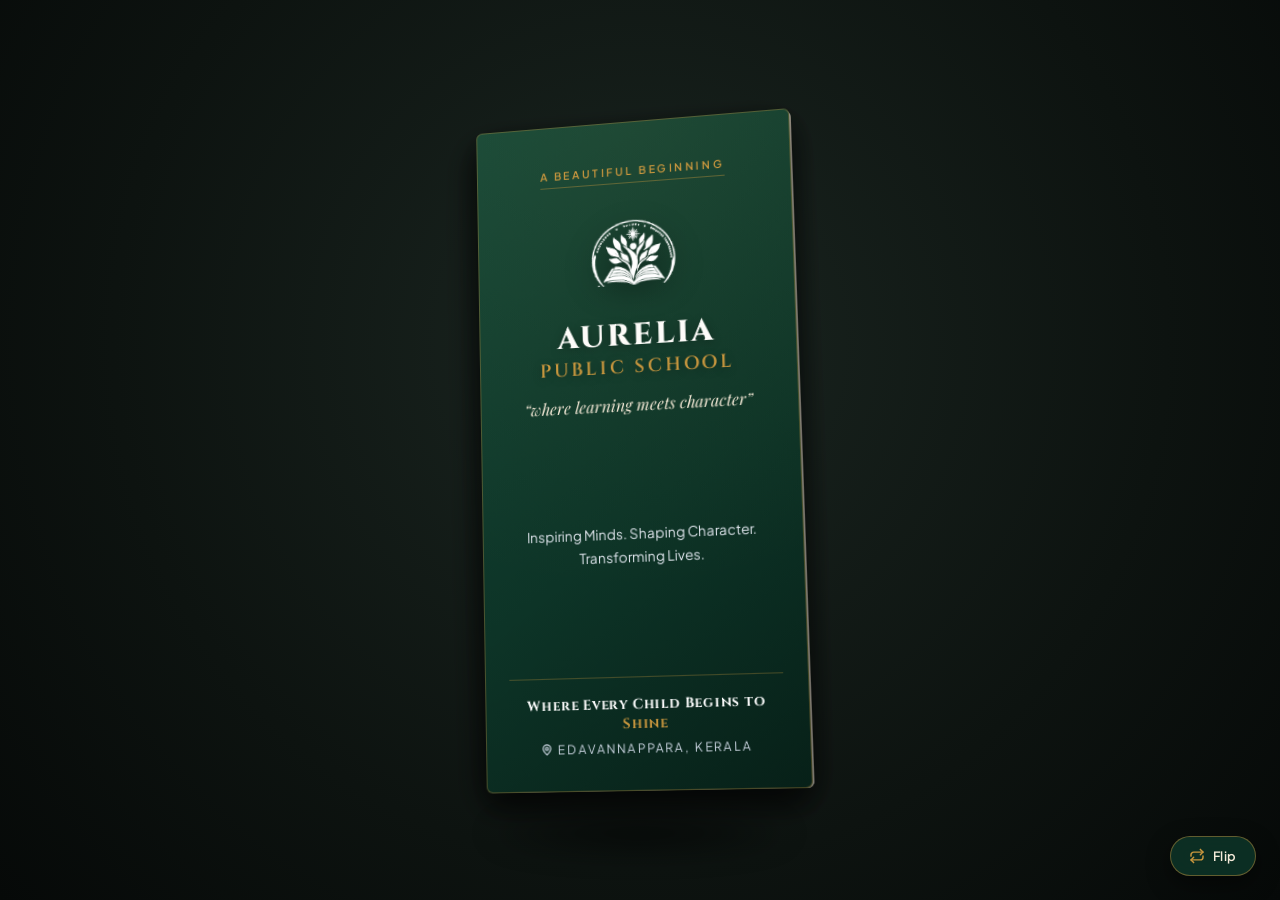
==== commit 088ddfca: "Move shadow strictly to bottom, replace double-tap with bottom-right Flip button, block browser doub" ====
--- a/brochure/index.html
+++ b/brochure/index.html
@@ -3,6 +3,7 @@
 <head>
   <meta charset="UTF-8">
   <meta name="viewport" content="width=device-width, initial-scale=1.0, maximum-scale=1.0, user-scalable=no">
+  <meta name="format-detection" content="telephone=no">
   <title>Aurelia Public School | Brochure</title>
   <meta name="description" content="Interactive 3-Fold Brochure for Aurelia Public School, Edavannappara, Kerala.">
   <link rel="icon" type="image/png" href="../assets/favicon.png">
@@ -39,6 +40,7 @@
       user-select: none;
       -webkit-user-select: none;
       -webkit-touch-callout: none;
+      touch-action: none;
     }
 
     html, body {
@@ -50,6 +52,12 @@
       color: #e5e7eb;
       position: fixed;
       touch-action: none;
+      -webkit-text-size-adjust: 100%;
+    }
+
+    a, a[href^="tel"], a[href^="mailto"] {
+      color: inherit;
+      text-decoration: none;
     }
 
     /* Interactive 3D Viewport */
@@ -81,16 +89,16 @@
       transition: none;
     }
 
-    /* Ambient Floor Contact Shadow (moves with the brochure) */
-    .floor-shadow {
+    /* Ambient Ground Shadow strictly below the bottom of the brochure */
+    .bottom-shadow {
       position: absolute;
-      top: 56%;
+      top: calc(100% + 26px);
       left: 50%;
-      width: 380px;
-      height: 520px;
-      transform: translate3d(-50%, -50%, -90px) rotateX(78deg);
-      background: radial-gradient(ellipse at center, rgba(0, 0, 0, 0.78) 0%, rgba(0, 0, 0, 0.42) 45%, transparent 74%);
-      filter: blur(26px);
+      width: 310px;
+      height: 38px;
+      transform: translateX(-50%);
+      background: radial-gradient(ellipse at center, rgba(0, 0, 0, 0.82) 0%, rgba(0, 0, 0, 0.45) 48%, transparent 76%);
+      filter: blur(14px);
       pointer-events: none;
       transition: width 0.9s cubic-bezier(0.22, 1, 0.36, 1), opacity 0.9s ease;
     }
@@ -132,7 +140,6 @@
 
     /* =========================================================
        NON-INTERSECTING 3D HINGE GEOMETRY
-       Using exact parallel Z-offsets:
        - Center Panel sits at Z = 0px
        - Right Wing (Inner Flap) hinge at Z = +2.5px, body at -2.5px
          -> Unfolded (0deg): Z = 0px
@@ -234,17 +241,17 @@
     }
 
     .crease-from-left {
-      background: linear-gradient(to right, rgba(0, 0, 0, 0.28) 0%, rgba(0, 0, 0, 0.06) 12%, transparent 32%);
+      background: linear-gradient(to right, rgba(0, 0, 0, 0.25) 0%, rgba(0, 0, 0, 0.05) 10%, transparent 28%);
     }
 
     .crease-from-right {
-      background: linear-gradient(to left, rgba(0, 0, 0, 0.28) 0%, rgba(0, 0, 0, 0.06) 12%, transparent 32%);
+      background: linear-gradient(to left, rgba(0, 0, 0, 0.25) 0%, rgba(0, 0, 0, 0.05) 10%, transparent 28%);
     }
 
     .fold-depth-shade {
       position: absolute;
       inset: 0;
-      background: linear-gradient(135deg, rgba(0, 0, 0, 0.18) 0%, rgba(0, 0, 0, 0.38) 100%);
+      background: linear-gradient(135deg, rgba(0, 0, 0, 0.16) 0%, rgba(0, 0, 0, 0.34) 100%);
       pointer-events: none;
       z-index: 16;
       opacity: 0;
@@ -779,18 +786,63 @@
       line-height: 1.48;
       margin-bottom: 3px;
     }
+
+    /* =========================================================
+       STANDALONE FLIP BUTTON (Bottom Right)
+       ========================================================= */
+    .flip-btn {
+      position: fixed;
+      bottom: 24px;
+      right: 24px;
+      z-index: 100;
+      background: rgba(13, 52, 39, 0.88);
+      color: var(--accent-light);
+      border: 1px solid rgba(201, 151, 62, 0.45);
+      backdrop-filter: blur(10px);
+      -webkit-backdrop-filter: blur(10px);
+      padding: 11px 18px;
+      border-radius: 999px;
+      font-family: var(--font-body);
+      font-size: 0.8rem;
+      font-weight: 600;
+      letter-spacing: 0.04em;
+      display: inline-flex;
+      align-items: center;
+      gap: 8px;
+      cursor: pointer;
+      box-shadow: 0 8px 24px rgba(0, 0, 0, 0.45);
+      transition: transform 0.2s ease, background 0.2s ease, border-color 0.2s ease;
+    }
+
+    .flip-btn:hover {
+      background: rgba(21, 70, 54, 0.95);
+      border-color: var(--accent);
+    }
+
+    .flip-btn:active {
+      transform: scale(0.94);
+    }
+
+    .flip-btn svg {
+      color: var(--accent);
+      transition: transform 0.45s cubic-bezier(0.22, 1, 0.36, 1);
+    }
+
+    .flip-btn.flipped svg {
+      transform: rotate(180deg);
+    }
   </style>
 </head>
 <body>
 
-  <!-- Pure 3D Scene (No UI chrome, headers, or page numbers) -->
+  <!-- Interactive 3D Scene -->
   <div class="scene-viewport" id="sceneViewport">
     
     <!-- Pan & Scale Container -->
     <div class="pan-rig" id="panRig">
 
-      <!-- Ambient Floor Shadow beneath the paper -->
-      <div class="floor-shadow" id="floorShadow"></div>
+      <!-- Ambient Ground Shadow strictly at the bottom -->
+      <div class="bottom-shadow" id="bottomShadow"></div>
 
       <!-- Gentle Floating Wobble Container -->
       <div class="wobble-rig" id="wobbleRig">
@@ -883,8 +935,8 @@
                   <div class="contact-cta">
                     <h4>Admissions & Enquiries</h4>
                     <p><strong>Edavannappara, Kerala</strong></p>
-                    <p style="font-size: 0.72rem; color: #cbd5e1;">Phone: [Contact Number]</p>
-                    <p style="font-size: 0.72rem; color: #cbd5e1;">Email: admissions@aureliapublicschool.org</p>
+                    <p style="font-size: 0.72rem; color: #cbd5e1;">Phone: +91 97454 83774</p>
+                    <p style="font-size: 0.72rem; color: #cbd5e1;">Email: info@aureliapublicschool.org</p>
                     <p style="font-size: 0.7rem; color: var(--accent); margin-top: 3px;">aureliapublicschool.org</p>
                   </div>
                 </div>
@@ -1087,22 +1139,25 @@
 
   </div> <!-- /scene-viewport -->
 
+  <!-- Standalone Flip Button at Bottom Right -->
+  <button class="flip-btn" id="flipBtn" type="button" aria-label="Flip Brochure">
+    <svg width="16" height="16" viewBox="0 0 24 24" fill="none" stroke="currentColor" stroke-width="2.2" stroke-linecap="round" stroke-linejoin="round">
+      <path d="M17 2.1l4 4-4 4"/>
+      <path d="M3 12.2v-2a4 4 0 0 1 4-4h14"/>
+      <path d="M7 21.9l-4-4 4-4"/>
+      <path d="M21 11.8v2a4 4 0 0 1-4 4H3"/>
+    </svg>
+    <span>Flip</span>
+  </button>
+
   <script>
-    // =========================================================================
-    // PHYSICAL TRI-FOLD STATE & TRANSFORM ENGINE
-    //
-    // Fold States:
-    //   0: Closed (Front Cover facing viewer; Left Wing @ +180deg, Right Wing @ -180deg)
-    //   1: First Unfold (Front Cover opens left; Left Wing @ +10deg, Right Wing @ -180deg)
-    //   2: Full Unfold (Inner Flap opens right; Left Wing @ +8deg, Right Wing @ -8deg)
-    // =========================================================================
     const PANEL_W = 310;
     const PANEL_H = 640;
 
-    let foldStep = 0;       // 0, 1, 2
-    let isFlipped = false;  // false = Front/Inside, true = Back/Outside (180deg Y flip)
-
-    // Screen-space Pan & Zoom (so user can move the brochure anywhere to read off-screen parts)
+    let foldStep = 0;       // 0: Closed, 1: Half-Open, 2: Fully Open
+    let isFlipped = false;  // false: Front/Inside, true: Back/Outside
+
+    // Screen-space Pan & Zoom
     let panX = 0;
     let panY = 0;
     let userZoom = 1;
@@ -1116,30 +1171,27 @@
     // DOM References
     const viewport = document.getElementById('sceneViewport');
     const panRig = document.getElementById('panRig');
-    const wobbleRig = document.getElementById('wobbleRig');
     const orbitRig = document.getElementById('orbitRig');
     const assembly = document.getElementById('brochureAssembly');
     const wingLeft = document.getElementById('wingLeft');
     const wingRight = document.getElementById('wingRight');
-    const floorShadow = document.getElementById('floorShadow');
+    const bottomShadow = document.getElementById('bottomShadow');
     const shadeFlapOutside = document.getElementById('shadeFlapOutside');
     const shadeCenterInside = document.getElementById('shadeCenterInside');
-
-    // Calculate responsive base scale so the brochure is readable and fits nicely
+    const flipBtn = document.getElementById('flipBtn');
+
     function computeResponsiveScale() {
       const vw = window.innerWidth;
       const vh = window.innerHeight;
-      const heightFit = (vh * 0.84) / PANEL_H;
+      const heightFit = (vh * 0.82) / PANEL_H;
 
       if (foldStep === 0) {
         const widthFit = (vw * 0.82) / PANEL_W;
         baseFitScale = Math.min(1.05, heightFit, widthFit);
       } else if (foldStep === 1) {
-        // 2 panels wide: keep large enough to read comfortably, allow panning if needed
         const widthFit = (vw * 0.90) / (PANEL_W * 1.45);
         baseFitScale = Math.min(1.0, heightFit, widthFit);
       } else {
-        // 3 panels wide: keep readable scale and allow smooth horizontal dragging across panels
         const widthFit = (vw * 0.92) / (PANEL_W * 1.55);
         baseFitScale = Math.min(0.96, heightFit, widthFit);
       }
@@ -1161,9 +1213,7 @@
         wingLeft.style.transition = 'none';
         wingRight.style.transition = 'none';
       } else {
-        // Sequence delays so closing never collides and opening feels organic
         if (foldStep === 0 && previousStep === 2) {
-          // Closing from full spread: tuck Right Wing first, then close Left Wing over it
           wingRight.style.transition = 'transform 0.85s cubic-bezier(0.24, 1, 0.32, 1) 0s';
           wingLeft.style.transition = 'transform 0.9s cubic-bezier(0.24, 1, 0.32, 1) 0.14s';
         } else {
@@ -1173,22 +1223,15 @@
       }
 
       if (foldStep === 0) {
-        // CLOSED:
-        // Right wing folded at -180deg (Z = +5px)
-        // Left wing folded over it at +180deg (Z = +12px)
         wingLeft.style.transform = 'translateZ(6px) rotateY(180deg)';
         wingRight.style.transform = 'translateZ(2.5px) rotateY(-180deg)';
-
-        // Center of Gravity of 1-panel stack is (0, 0, -6px)
         assembly.style.transform = 'translate3d(0px, 0px, -6px)';
 
-        // Lighting & occlusion between folds
-        shadeFlapOutside.style.opacity = '0.5';
-        shadeCenterInside.style.opacity = '0.6';
-        floorShadow.style.width = '340px';
-        floorShadow.style.opacity = '0.82';
-
-        // Reset pan to center when closed, with slight slanted 3D pose
+        shadeFlapOutside.style.opacity = '0.45';
+        shadeCenterInside.style.opacity = '0.55';
+        bottomShadow.style.width = '290px';
+        bottomShadow.style.opacity = '0.85';
+
         panX = 0;
         panY = 0;
         rotX = 7;
@@ -1196,21 +1239,15 @@
         rotZ = -1.5;
 
       } else if (foldStep === 1) {
-        // STEP 1 UNFOLD:
-        // Left wing (Front Cover) unfolds open to the left (+12deg natural crease)
-        // Right wing (Inner Flap) remains folded over Center (-180deg)
         wingLeft.style.transform = 'translateZ(6px) rotateY(12deg)';
         wingRight.style.transform = 'translateZ(2.5px) rotateY(-180deg)';
-
-        // CoG of the 2-panel spread [-1.5W, +0.5W] is at -0.5W -> shift assembly +0.5W!
         assembly.style.transform = `translate3d(${PANEL_W * 0.5}px, 0px, -2px)`;
 
         shadeFlapOutside.style.opacity = '0';
-        shadeCenterInside.style.opacity = '0.5';
-        floorShadow.style.width = '640px';
-        floorShadow.style.opacity = '0.72';
-
-        // Gently level out slant for easy reading
+        shadeCenterInside.style.opacity = '0.45';
+        bottomShadow.style.width = '580px';
+        bottomShadow.style.opacity = '0.75';
+
         panX = 0;
         panY = 0;
         rotX = 4;
@@ -1218,18 +1255,14 @@
         rotZ = -0.5;
 
       } else if (foldStep === 2) {
-        // STEP 2 FULL UNFOLD:
-        // Both wings open with a subtle natural paper crease (+8deg and -8deg)
         wingLeft.style.transform = 'translateZ(6px) rotateY(8deg)';
         wingRight.style.transform = 'translateZ(2.5px) rotateY(-8deg)';
-
-        // CoG of the 3-panel spread [-1.5W, +1.5W] is at 0
         assembly.style.transform = 'translate3d(0px, 0px, 0px)';
 
         shadeFlapOutside.style.opacity = '0';
         shadeCenterInside.style.opacity = '0';
-        floorShadow.style.width = '940px';
-        floorShadow.style.opacity = '0.65';
+        bottomShadow.style.width = '880px';
+        bottomShadow.style.opacity = '0.68';
 
         panX = 0;
         panY = 0;
@@ -1249,24 +1282,41 @@
 
     function flipBrochure() {
       isFlipped = !isFlipped;
+      flipBtn.classList.toggle('flipped', isFlipped);
       applyTransforms();
     }
 
+    // Flip button click handler
+    flipBtn.addEventListener('click', (e) => {
+      e.stopPropagation();
+      flipBrochure();
+    });
+
+    // Prevent native browser double-tap zoom everywhere
+    document.addEventListener('dblclick', (e) => {
+      e.preventDefault();
+    }, { passive: false });
+
+    let lastTouchEndTime = 0;
+    document.addEventListener('touchend', (e) => {
+      const now = performance.now();
+      if (now - lastTouchEndTime <= 350) {
+        e.preventDefault();
+      }
+      lastTouchEndTime = now;
+    }, { passive: false });
+
+    document.addEventListener('gesturestart', (e) => {
+      e.preventDefault();
+    }, { passive: false });
+
     // =========================================================================
-    // UNIFIED GESTURE ENGINE:
-    // - Single Tap: Unfold / Fold progression
-    // - Double Tap: Flip 180° keeping Center of Gravity unmoved
-    // - 1-Finger Drag / Mouse Drag: Move (Pan) the brochure around on screen
-    //   with natural 3D tilt so off-screen panels can be slid right into view
-    // - 2-Finger Pinch & Twist: Zoom in/out + Rotate around Center of Gravity
+    // GESTURE ENGINE (Instant Tap to Unfold/Fold, Drag to Move, 2-Finger Pinch/Rotate)
     // =========================================================================
     const activePointers = new Map();
     let isDragging = false;
     let totalMovement = 0;
-    let lastTapTimestamp = 0;
-    let singleTapTimer = null;
-
-    // Multi-touch pinch/rotate tracking
+
     let initialPinchDist = 0;
     let initialPinchAngle = 0;
     let initialZoom = 1;
@@ -1287,6 +1337,7 @@
     }
 
     viewport.addEventListener('pointerdown', (e) => {
+      if (e.target.closest('#flipBtn')) return;
       viewport.setPointerCapture(e.pointerId);
       activePointers.set(e.pointerId, { x: e.clientX, y: e.clientY });
 
@@ -1294,12 +1345,7 @@
         isDragging = false;
         totalMovement = 0;
       } else if (activePointers.size === 2) {
-        // Initialize 2-finger pinch + rotate around Center of Gravity
         isDragging = true;
-        if (singleTapTimer) {
-          clearTimeout(singleTapTimer);
-          singleTapTimer = null;
-        }
         const m = getTwoPointerMetrics();
         initialPinchDist = m.dist;
         initialPinchAngle = m.angle;
@@ -1330,21 +1376,17 @@
           orbitRig.classList.add('dragging');
 
           if (e.shiftKey || e.buttons === 2) {
-            // Shift+Drag or Right-Click Drag rotates in 3D
             rotY += dx * 0.4;
             rotX = Math.max(-55, Math.min(55, rotX - dy * 0.4));
           } else {
-            // Move (pan) the brochure smoothly across the screen to read any panel
             panX += dx;
             panY += dy;
 
-            // Clamp pan within generous bounds based on current spread width
             const spreadHalfW = (foldStep === 0 ? PANEL_W * 0.6 : foldStep === 1 ? PANEL_W * 1.2 : PANEL_W * 1.6) * baseFitScale * userZoom;
             const spreadHalfH = PANEL_H * 0.65 * baseFitScale * userZoom;
             panX = Math.max(-spreadHalfW, Math.min(spreadHalfW, panX));
             panY = Math.max(-spreadHalfH, Math.min(spreadHalfH, panY));
 
-            // Subtle natural 3D perspective banking while moving the paper
             rotY = Math.max(-35, Math.min(35, rotY + dx * 0.06));
             rotX = Math.max(-30, Math.min(30, rotX - dy * 0.06));
           }
@@ -1356,11 +1398,9 @@
         orbitRig.classList.add('dragging');
 
         const m = getTwoPointerMetrics();
-        // 1. Pinch Zoom
         const scaleRatio = m.dist / initialPinchDist;
         userZoom = Math.max(0.55, Math.min(2.2, initialZoom * scaleRatio));
 
-        // 2. Two-finger Rotate around Center of Gravity (in-plane twist + 3D Y turn)
         let angleDelta = m.angle - initialPinchAngle;
         if (angleDelta > 180) angleDelta -= 360;
         if (angleDelta < -180) angleDelta += 360;
@@ -1380,31 +1420,11 @@
         panRig.classList.remove('dragging');
         orbitRig.classList.remove('dragging');
 
-        // Detect clean Tap vs Double-Tap (when user didn't drag)
+        // Instant single-tap unfold/fold (zero delay since double-tap is removed)
         if (!isDragging && totalMovement <= 7) {
-          const now = performance.now();
-          const delta = now - lastTapTimestamp;
-
-          if (delta > 0 && delta < 300) {
-            // Double Tap -> Flip brochure 180° around Center of Gravity
-            if (singleTapTimer) {
-              clearTimeout(singleTapTimer);
-              singleTapTimer = null;
-            }
-            flipBrochure();
-            lastTapTimestamp = 0;
-          } else {
-            // Single Tap -> Unfold / Fold progression
-            lastTapTimestamp = now;
-            singleTapTimer = setTimeout(() => {
-              advanceFold();
-              singleTapTimer = null;
-              lastTapTimestamp = 0;
-            }, 290);
-          }
+          advanceFold();
         }
       } else if (activePointers.size === 1) {
-        // Prevent jump after lifting one finger from a 2-finger gesture
         isDragging = true;
       }
     }
@@ -1413,7 +1433,6 @@
     viewport.addEventListener('pointercancel', handlePointerEnd);
     viewport.addEventListener('contextmenu', (e) => e.preventDefault());
 
-    // Mouse wheel / trackpad zoom & horizontal scroll support
     viewport.addEventListener('wheel', (e) => {
       e.preventDefault();
       if (e.ctrlKey || Math.abs(e.deltaY) > Math.abs(e.deltaX)) {
@@ -1430,7 +1449,6 @@
       applyTransforms();
     });
 
-    // Initialize in folded wobbly state
     updateBrochureState(false, 0);
   </script>
 </body>
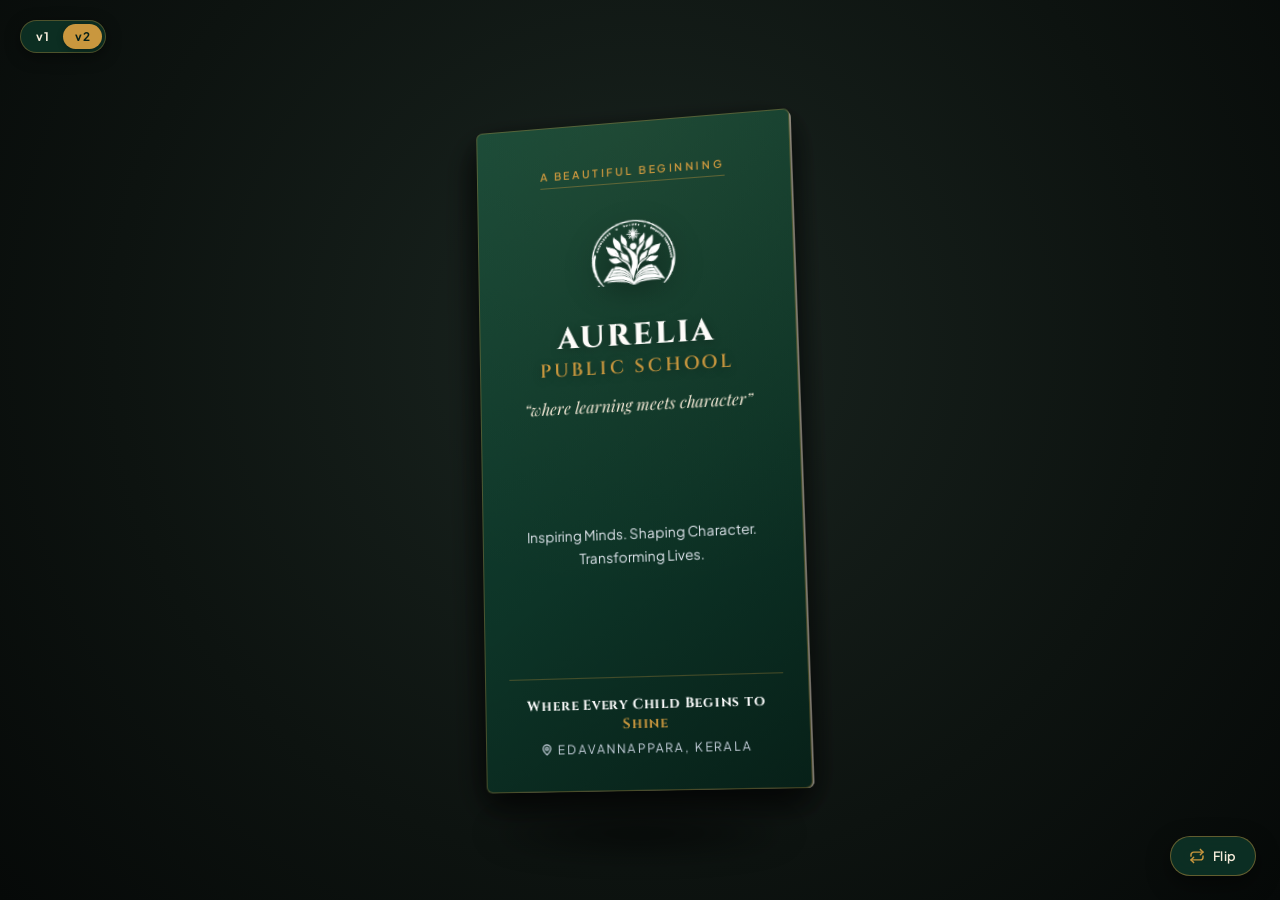
==== commit c7d0d3f3: "Archive v1, create v2 with retouched architectural building visual in flap panel and version switche" ====
--- a/brochure/index.html
+++ b/brochure/index.html
@@ -4,7 +4,7 @@
   <meta charset="UTF-8">
   <meta name="viewport" content="width=device-width, initial-scale=1.0, maximum-scale=1.0, user-scalable=no">
   <meta name="format-detection" content="telephone=no">
-  <title>Aurelia Public School | Brochure</title>
+  <title>Aurelia Public School | Brochure v2</title>
   <meta name="description" content="Interactive 3-Fold Brochure for Aurelia Public School, Edavannappara, Kerala.">
   <link rel="icon" type="image/png" href="../assets/favicon.png">
   <link rel="preconnect" href="https://fonts.googleapis.com">
@@ -787,6 +787,73 @@
       margin-bottom: 3px;
     }
 
+    
+    /* =========================================================
+       VERSION SELECTOR (Top Left)
+       ========================================================= */
+    .version-selector {
+      position: fixed;
+      top: 20px;
+      left: 20px;
+      z-index: 100;
+      display: inline-flex;
+      align-items: center;
+      background: rgba(13, 52, 39, 0.85);
+      border: 1px solid rgba(201, 151, 62, 0.35);
+      backdrop-filter: blur(10px);
+      -webkit-backdrop-filter: blur(10px);
+      padding: 3px;
+      border-radius: 999px;
+      box-shadow: 0 4px 16px rgba(0, 0, 0, 0.4);
+      gap: 2px;
+    }
+
+    .version-link {
+      padding: 5px 12px;
+      border-radius: 999px;
+      font-size: 0.74rem;
+      font-weight: 700;
+      letter-spacing: 0.05em;
+      text-decoration: none;
+      color: var(--accent-light);
+      transition: all 0.2s ease;
+    }
+
+    .version-link:hover {
+      color: #fff;
+      background: rgba(255, 255, 255, 0.08);
+    }
+
+    .version-link.active {
+      background: var(--accent);
+      color: #072018;
+      box-shadow: 0 2px 6px rgba(0, 0, 0, 0.25);
+    }
+
+    /* Campus Photo Card in Panel 5 (A Beautiful Beginning) */
+    .campus-photo-card {
+      width: 100%;
+      height: 125px;
+      border-radius: 8px;
+      overflow: hidden;
+      margin: 10px 0 12px;
+      position: relative;
+      box-shadow: 0 4px 14px rgba(13, 52, 39, 0.12), inset 0 0 0 1px rgba(201, 151, 62, 0.25);
+    }
+
+    .campus-photo-card img {
+      width: 100%;
+      height: 100%;
+      object-fit: cover;
+      object-position: center 38%;
+      display: block;
+      transition: transform 0.4s ease;
+    }
+
+    .campus-photo-card:hover img {
+      transform: scale(1.03);
+    }
+
     /* =========================================================
        STANDALONE FLIP BUTTON (Bottom Right)
        ========================================================= */
@@ -835,6 +902,12 @@
 </head>
 <body>
 
+  <!-- Version Selector (Easy Switching) -->
+  <nav class="version-selector" aria-label="Brochure Versions">
+    <a href="v1.html" class="version-link">v1</a>
+    <a href="index.html" class="version-link active">v2</a>
+  </nav>
+
   <!-- Interactive 3D Scene -->
   <div class="scene-viewport" id="sceneViewport">
     
@@ -1006,12 +1079,18 @@
 
                     <div>
                       <span class="section-eyebrow">A Beautiful Beginning</span>
-                      <h2 class="section-heading">Where Knowledge Meets Values, and Every Child Matters</h2>
-                      <p class="intro-p">
-                        We believe education is not merely about academic success; it is about nurturing character, building confidence and preparing children for life.
+                      <h2 class="section-heading">Where Knowledge Meets Values</h2>
+                      <p class="intro-p" style="margin-bottom: 8px;">
+                        Education is not merely about academic success; it is about nurturing character, building confidence and preparing children for life.
                       </p>
-                      <div class="callout-box">
-                        <p>“At Aurelia, we aspire to create a joyful, disciplined and values-centred environment where every child discovers their potential and grows into a responsible, compassionate individual.”</p>
+
+                      <!-- Campus Architecture Visual -->
+                      <div class="campus-photo-card">
+                        <img src="../assets/campus-building.jpg" alt="Aurelia Campus" loading="lazy">
+                      </div>
+
+                      <div class="callout-box" style="margin-bottom: 11px; padding: 8px 11px;">
+                        <p style="font-size: 0.77rem; line-height: 1.45;">“A joyful, disciplined and values-centred environment where every child discovers their potential.”</p>
                       </div>
                       <ul class="check-list">
                         <li class="check-item">
